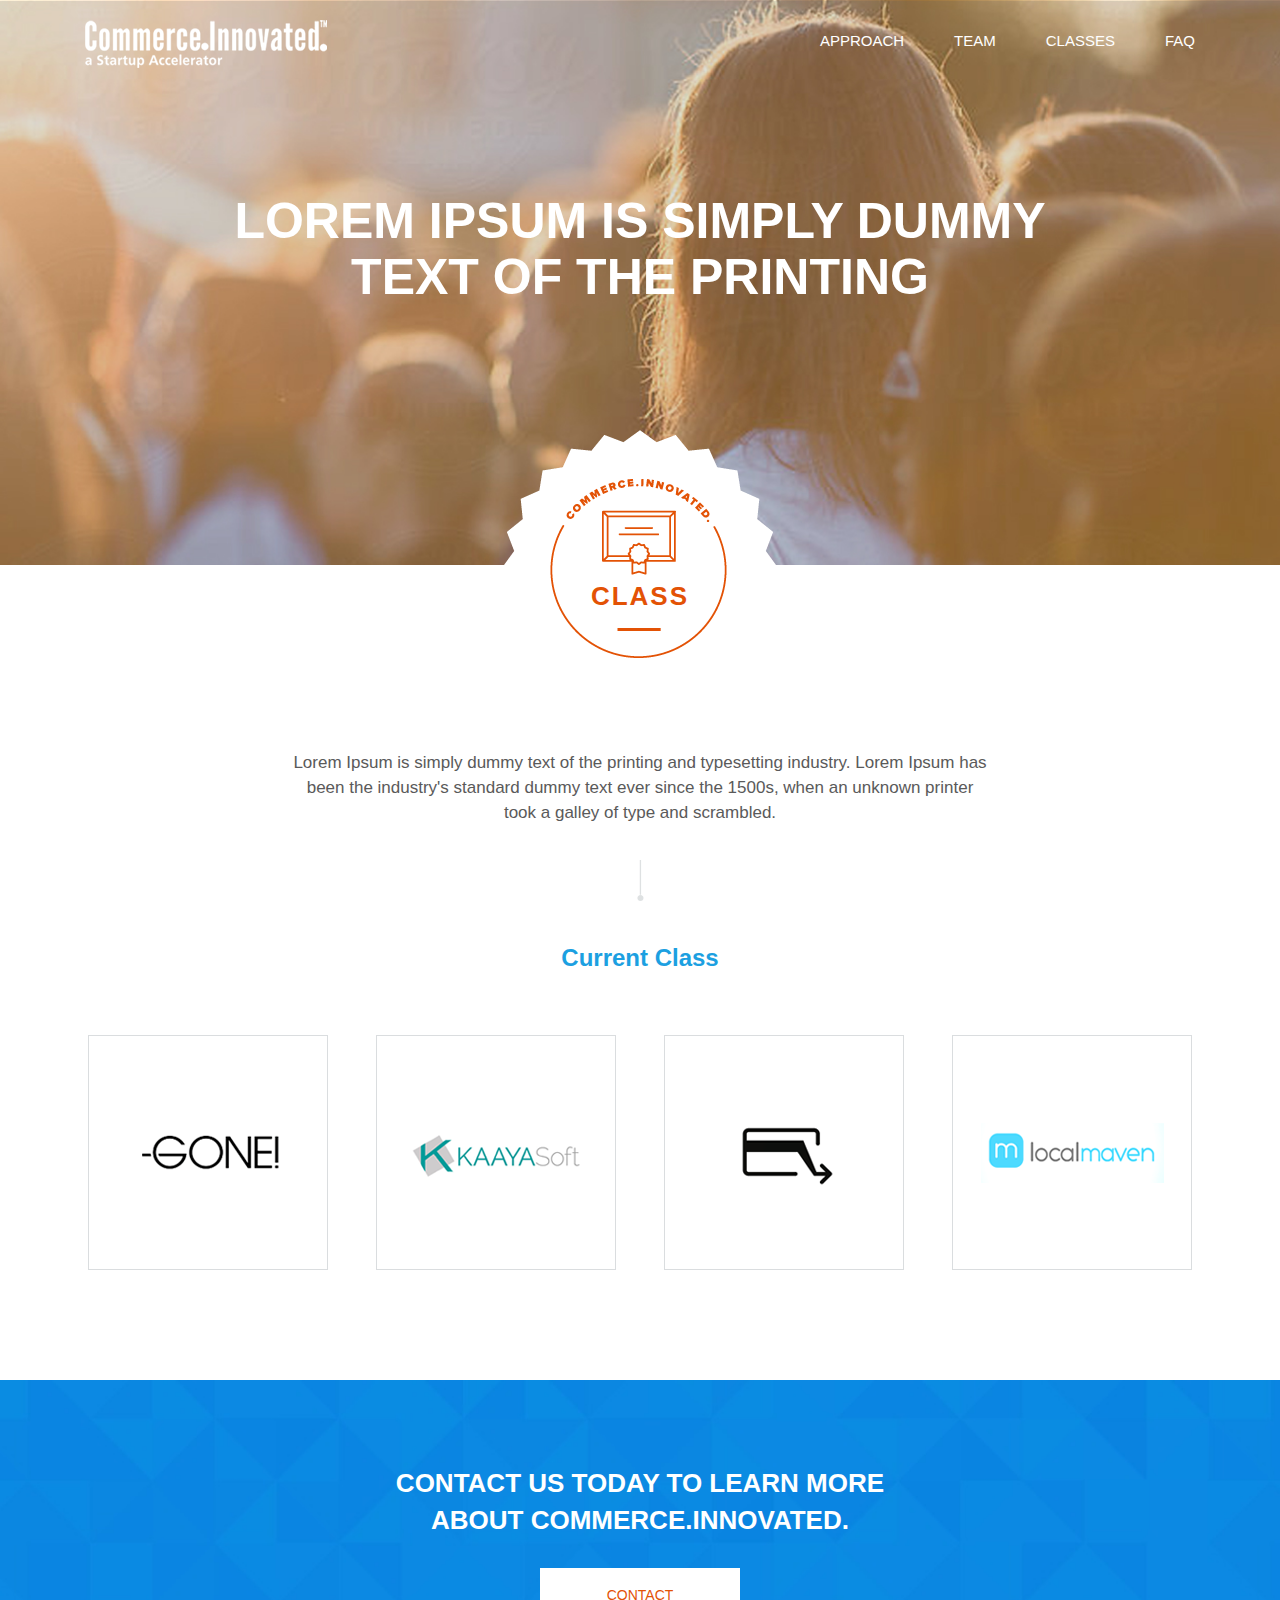
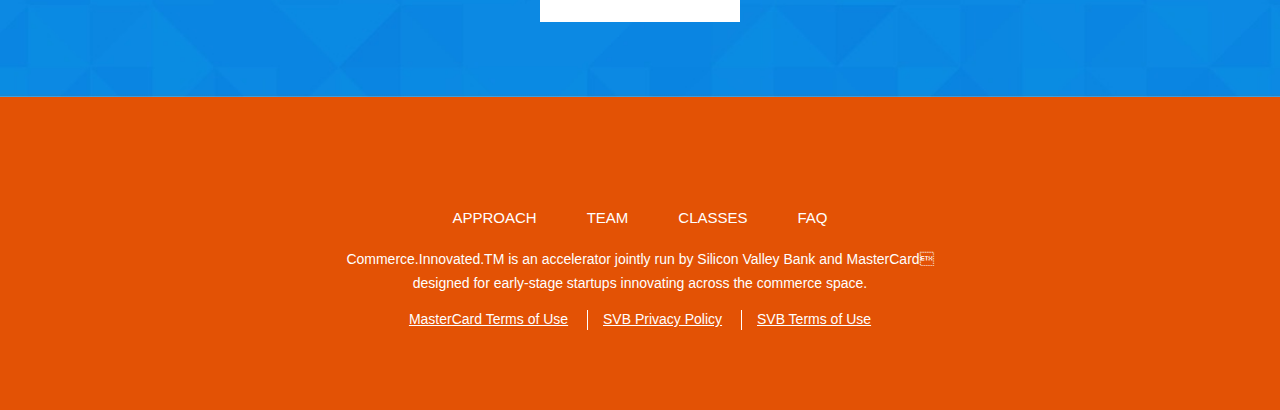
==== classes.html @ 676eebb8 "start new pages" ====
<!doctype html>
<html>
<head>
	<meta charset="utf-8">
	<title>Template</title>
	<meta name="viewport" content="width=device-width, initial-scale=1">
	<meta name="format-detection" content="telephone=no">
	<!-- theme color for android 5.0 -->
	<meta name="theme-color" content="#fff"> 
	<!-- <meta name="viewport" content="width=1200"> -->
	<!-- <meta name="viewport" content="initial-scale=1, user-scalable=no"> -->
	<link rel="stylesheet" media="all" href="css/screen.css" >
	<!--[if IE]><script src="js/html5shiv.js"></script><![endif]-->
</head>
<body>
	<!-- BEGIN  out-->
	<div class="out">
		<!-- BEGIN header -->
		<header class="header header_classes">
			<div class="header__wrap">
				<div class="container">
					<div class="header__top">
						<div class="logo">
							<a href="#"><img src="img/logo.png" alt=""></a>
						</div>
						<div class="menu">
							<ul>
								<li><a href="#">Approach</a></li>
								<li><a href="#">team</a></li>
								<li><a href="#">classes</a></li>
								<li><a href="#">faq</a></li>
							</ul>
						</div>
					</div>
					<div class="header__inner">
						<h1 class="h1">Lorem Ipsum is simply dummy text of the printing</h1>
					</div>
				</div>
			</div>
		</header>
		<!-- END header -->
		<!-- BEGIN main -->
		<main class="main">
			<section class="main__wrap class classes">
				<div class="container">
					<div class="main__logo">
						<span class="class__logo"><p>Class</p></span>
					</div>
					<div class="main__inner">
						<p>Lorem Ipsum is simply dummy text of the printing and typesetting industry. Lorem Ipsum has been the industry's standard dummy text ever since the 1500s, when an unknown printer took a galley of type and scrambled.</p>
						<div class="line line_s"></div>
						<h3 class="h3">Current Class</h3>
						<div class="class__inn">
							<ul>
								<li>
									<a href="#"><img src="img/class1.png" alt=""></a>
								</li>
								<li>
									<a href="#"><img src="img/class2.png" alt=""></a>
								</li>
								<li>
									<a href="#"><img src="img/class3.png" alt=""></a>
								</li>
								<li>
									<a href="#"><img src="img/class4.png" alt=""></a>
								</li>
							</ul>
						</div>
					</div>
				</div>
			</section>
		</main>
		<!-- END main -->
	</div>
	<!-- END out-->
	<!-- BEGIN footer -->
	<footer class="footer">
		<div class="footer__top">
			<div class="container">
				<h2 class="h2">contact us today to learn more about commerce.innovated.</h2>
				<a href="#" class="btn btn_white">Contact</a>
			</div>
		</div>
		<div class="footer__bottom">
			<div class="container">
				<div class="menu">
					<ul>
						<li><a href="#">Approach</a></li>
						<li><a href="#">team</a></li>
						<li><a href="#">classes</a></li>
						<li><a href="#">faq</a></li>
					</ul>
				</div>
				<span class="tm">Commerce.Innovated.TM is an accelerator jointly run by Silicon Valley Bank and MasterCard <br>designed for early-stage startups innovating across the commerce space.</span>
				<div class="footer__menu">
					<ul>
						<li><a href="#">MasterCard Terms of Use</a></li>
						<li><a href="#">SVB Privacy Policy</a></li>
						<li><a href="#">SVB Terms of Use</a></li>
					</ul>
				</div>
			</div>
		</div>
	</footer>
	<!-- END footer -->
<!-- load scripts -->
<script src="js/lib/head.js" data-headjs-load="js/init.js"></script>
</body>
</html>
---- css/screen.css ----
html, body, div, span, applet, object, iframe, h1, h2, h3, h4, h5, h6, p, blockquote, pre, a, abbr, acronym, address, big, cite, code, del, dfn, em, img, ins, kbd, q, s, samp, small, strike, strong, sub, sup, tt, var, b, u, i, center, dl, dt, dd, ol, ul, li, fieldset, form, label, legend, table, caption, tbody, tfoot, thead, tr, th, td, article, aside, canvas, details, embed, figure, figcaption, footer, header, hgroup, menu, nav, output, ruby, section, summary, time, mark, audio, video { margin: 0; padding: 0; border: 0; vertical-align: baseline; }

body, html { height: 100%; }

img, fieldset, a img { border: none; }

input[type="text"], input[type="email"], input[type="tel"], textarea { -webkit-appearance: none; }

input[type="submit"], button { cursor: pointer; }
input[type="submit"]::-moz-focus-inner, button::-moz-focus-inner { padding: 0; border: 0; }

textarea { overflow: auto; }

input, button { margin: 0; padding: 0; border: 0; }

div, input, textarea, select, button, h1, h2, h3, h4, h5, h6, a, span, a:focus { outline: none; }

ul, ol { list-style-type: none; }

@media only screen and (min-device-width: 320px) and (max-device-width: 480px) { * { -webkit-text-size-adjust: none; } }
table { border-spacing: 0; border-collapse: collapse; width: 100%; }

html { -moz-box-sizing: border-box; -webkit-box-sizing: border-box; box-sizing: border-box; }

* { -moz-box-sizing: border-box; -webkit-box-sizing: border-box; box-sizing: border-box; }
*:before, *:after { -moz-box-sizing: border-box; -webkit-box-sizing: border-box; box-sizing: border-box; }

@font-face { font-family: "ProximaNova Extrabold"; src: url("fonts/ProximaNova-Extrabold.eot"); src: url("fonts/ProximaNova-Extrabold.eot?#iefix") format("embedded-opentype"), url("fonts/ProximaNova-Extrabold.woff2") format("woff2"), url("fonts/ProximaNova-Extrabold.woff") format("woff"), url("fonts/ProximaNova-Extrabold.ttf") format("truetype"); font-weight: normal; font-style: normal; }
@font-face { font-family: "ProximaNova Bold"; src: url("fonts/ProximaNova-Bold.eot"); src: url("fonts/ProximaNova-Bold.eot?#iefix") format("embedded-opentype"), url("fonts/ProximaNova-Bold.woff2") format("woff2"), url("fonts/ProximaNova-Bold.woff") format("woff"), url("fonts/ProximaNova-Bold.ttf") format("truetype"); font-weight: normal; font-style: normal; }
@font-face { font-family: "ProximaNova Semibold"; src: url("fonts/ProximaNova-Semibold.eot"); src: url("fonts/ProximaNova-Semibold.eot?#iefix") format("embedded-opentype"), url("fonts/ProximaNova-Semibold.woff2") format("woff2"), url("fonts/ProximaNova-Semibold.woff") format("woff"), url("fonts/ProximaNova-Semibold.ttf") format("truetype"); font-weight: normal; font-style: normal; }
@font-face { font-family: "ProximaNova Regular"; src: url("fonts/ProximaNova-Regular.eot"); src: url("fonts/ProximaNova-Regular.eot?#iefix") format("embedded-opentype"), url("fonts/ProximaNova-Regular.woff2") format("woff2"), url("fonts/ProximaNova-Regular.woff") format("woff"), url("fonts/ProximaNova-Regular.ttf") format("truetype"); font-weight: normal; font-style: normal; }
body { font-family: Arial, sans-serif; font-size: 12px; line-height: 1.4; }

a { text-decoration: none; }

.container { width: 1110px; margin: 0 auto; *zoom: 1; }
.container:after { content: " "; display: table; clear: both; }

.btn { display: block; width: 200px; height: 54px; padding: 20px 0; text-align: center; text-transform: uppercase; color: #FFF; font-size: 14px; line-height: 1; font-family: "ProximaNova Extrabold", Arial, sans-serif; }
.btn.btn_orange { background: #E35205; }
.btn.btn_orange > span.img-video { vertical-align: middle; margin: -6px 0 -3px 15px; background: url("../img/svg/video.svg") no-repeat 0 0; -moz-background-size: 26px 25px; -o-background-size: 26px 25px; -webkit-background-size: 26px 25px; background-size: 26px 25px; width: 26px; height: 25px; display: inline-block; }
.btn.btn_orange:hover { background: #F36D25; }
.btn.btn_white { background: #FFF; color: #E35205; }
.btn.btn_white:hover { background: #F36D25; color: #FFF; }
.btn.btn_gray { background: #5b6770; }
.btn.btn_gray:hover { background: #6F7E89; }

.h1 { margin-bottom: 50px; text-transform: uppercase; color: #FFF; font-size: 50px; line-height: 1.12; font-family: "ProximaNova Bold", Arial, sans-serif; }

.h2 { color: #FFF; font-size: 26px; font-weight: 700; text-transform: uppercase; }

.h3 { width: 510px; margin: 0 auto 20px; color: #1ca0e1; font-size: 24px; font-weight: 600; line-height: 35px; font-family: "ProximaNova Semibold", Arial, sans-serif; }

.menu ul { *zoom: 1; }
.menu ul:after { content: " "; display: table; clear: both; }
.menu ul li { float: left; margin-left: 50px; }
.menu ul li:first-child { margin-left: 0; }
.menu ul li a { display: block; margin-bottom: 4px; text-transform: uppercase; color: #FFF; font-size: 15px; font-family: "ProximaNova Extrabold", Arial, sans-serif; }

.line { margin-bottom: 35px; background: url("../img/svg/line.svg") no-repeat 0 0; -moz-background-size: 11px 68px; -o-background-size: 11px 68px; -webkit-background-size: 11px 68px; background-size: 11px 68px; width: 11px; height: 68px; display: inline-block; }
.line.line_s { height: 41px; -webkit-background-size: 11px 41px; -o-background-size: 11px 41px; background-size: 11px 41px; }

.l { *zoom: 1; }
.l:after { content: " "; display: table; clear: both; }
.l .l-col1 { float: left; width: 20%; }
.l .l-col2 { float: right; width: 70%; }

.main .main__wrap { padding: 80px 0; }
.main .main__wrap.team { background: url("../img/bg-team.jpg"); background-repeat: no-repeat; background-size: cover; background-position: 50% 50%; }
.main .main__logo { text-align: center; }
.main .main__logo span { position: relative; margin-bottom: 40px; }
.main .main__logo span p { position: absolute; bottom: 40px; left: 0; right: 0; color: #e35205; font-size: 26px; font-weight: 700; text-transform: uppercase; letter-spacing: 2px; font-family: "ProximaNova Bold", Arial, sans-serif; }
.main .main__inner { text-align: center; }
.main .main__inner > p { width: 700px; padding-bottom: 35px; margin: 0 auto; color: #5a5a5a; font-size: 17px; font-weight: 400; line-height: 25px; font-family: "ProximaNova Regular", Arial, sans-serif; }
.main .main__inner > .btn { margin: 0 auto 35px; }

.approach .approach__logo { background: url("../img/svg/approach.svg") no-repeat 0 0; -moz-background-size: 176px 179px; -o-background-size: 176px 179px; -webkit-background-size: 176px 179px; background-size: 176px 179px; width: 176px; height: 179px; display: inline-block; }
.approach .approach__inn ul { margin-bottom: 35px; text-align: justify; line-height: 0; font-size: 0; text-justify: newspaper; zoom: 1; text-align-last: justify; }
.approach .approach__inn ul:after { content: ""; display: inline-block; width: 100%; height: 0px; visibility: hidden; overflow: hidden; }
.approach .approach__inn ul li.approach__text { width: 250px; text-align: center; }
.approach .approach__inn ul li.approach__text i { margin: 0 auto 35px; }
.approach .approach__inn ul li.approach__text i.understand { background: url("../img/svg/understand.svg") no-repeat 0 0; -moz-background-size: 83px 81px; -o-background-size: 83px 81px; -webkit-background-size: 83px 81px; background-size: 83px 81px; width: 83px; height: 81px; display: inline-block; display: block; }
.approach .approach__inn ul li.approach__text i.customize { background: url("../img/svg/customize.svg") no-repeat 0 0; -moz-background-size: 82px 80px; -o-background-size: 82px 80px; -webkit-background-size: 82px 80px; background-size: 82px 80px; width: 82px; height: 80px; display: inline-block; display: block; }
.approach .approach__inn ul li.approach__text i.connect { background: url("../img/svg/connect.svg") no-repeat 0 0; -moz-background-size: 84px 81px; -o-background-size: 84px 81px; -webkit-background-size: 84px 81px; background-size: 84px 81px; width: 84px; height: 81px; display: inline-block; display: block; }
.approach .approach__text { display: inline-block; vertical-align: top; font-size: 17px; overflow: hidden; }
.approach .approach__text span { display: block; margin: 0 0 10px; color: #e35205; font-weight: 700; font-family: "ProximaNova Bold", Arial, sans-serif; }
.approach .approach__text p { color: #5a5a5a; font-weight: 400; line-height: 25px; font-family: "ProximaNova Regular", Arial, sans-serif; }
.approach div.approach__text { display: block; }
.approach div.approach__text span { margin-top: -4px; }
.approach .approach__inner { margin: 35px 0 0 -100px; font-size: 0; }
.approach .approach__item { display: inline-block; vertical-align: top; width: 505px; margin: 0 0 60px 100px; text-align: left; *zoom: 1; }
.approach .approach__item:after { content: " "; display: table; clear: both; }
.approach .approach__img { float: left; width: 90px; margin-right: 30px; }
.approach .approach__img i.item1 { background: url("../img/svg/item1.svg") no-repeat 0 0; -moz-background-size: 91px 91px; -o-background-size: 91px 91px; -webkit-background-size: 91px 91px; background-size: 91px 91px; width: 91px; height: 91px; display: inline-block; }
.approach .approach__img i.item2 { background: url("../img/svg/item2.svg") no-repeat 0 0; -moz-background-size: 110px 85px; -o-background-size: 110px 85px; -webkit-background-size: 110px 85px; background-size: 110px 85px; width: 110px; height: 85px; display: inline-block; }
.approach .approach__img i.item3 { background: url("../img/svg/item3.svg") no-repeat 0 0; -moz-background-size: 61px 99px; -o-background-size: 61px 99px; -webkit-background-size: 61px 99px; background-size: 61px 99px; width: 61px; height: 99px; display: inline-block; }
.approach .approach__img i.item4 { background: url("../img/svg/item4.svg") no-repeat 0 0; -moz-background-size: 81px 93px; -o-background-size: 81px 93px; -webkit-background-size: 81px 93px; background-size: 81px 93px; width: 81px; height: 93px; display: inline-block; }

.team span.team__logo { background: url("../img/svg/team.svg") no-repeat 0 0; -moz-background-size: 276px 275px; -o-background-size: 276px 275px; -webkit-background-size: 276px 275px; background-size: 276px 275px; width: 276px; height: 275px; display: inline-block; }
.team span.team__logo p { bottom: 90px; }
.team .main__inner > .btn { margin: 0 auto; }
.team .team__slider { margin: 0 -24px; padding: 90px 0; }

.slider { position: relative; font-size: 0; }
.slider .slick-list { overflow: hidden; }
.slider .slick-prev, .slider .slick-next { position: absolute; top: 45%; font-size: 0; }
.slider .slick-prev { left: -24px; background: url("../img/svg/prev.svg") no-repeat 0 0; -moz-background-size: 31px 31px; -o-background-size: 31px 31px; -webkit-background-size: 31px 31px; background-size: 31px 31px; width: 31px; height: 31px; display: inline-block; }
.slider .slick-next { right: -24px; background: url("../img/svg/next.svg") no-repeat 0 0; -moz-background-size: 31px 31px; -o-background-size: 31px 31px; -webkit-background-size: 31px 31px; background-size: 31px 31px; width: 31px; height: 31px; display: inline-block; }

.slide { display: inline-block; vertical-align: top; width: 242px; height: 350px; margin: 0 24px; background: #FFF; }
.slide .slide__hover { display: none; }
.slide .slide__text { padding: 25px; color: #5a5a5a; font-size: 14px; text-align: center; }
.slide .slide__text span { display: block; padding-bottom: 5px; font-weight: 700; text-transform: uppercase; font-family: "ProximaNova Bold", Arial, sans-serif; }
.slide .slide__text p { font-weight: 400; font-family: "ProximaNova Regular", Arial, sans-serif; }

.class .class__logo { background: url("../img/svg/class.svg") no-repeat 0 0; -moz-background-size: 177px 179px; -o-background-size: 177px 179px; -webkit-background-size: 177px 179px; background-size: 177px 179px; width: 177px; height: 179px; display: inline-block; }
.class .class__inn { padding: 40px 0 30px; }
.class .class__inn ul { margin-left: -48px; font-size: 0; }
.class .class__inn ul li { display: inline-block; vertical-align: top; }
.class .class__inn ul li a { display: block; width: 240px; height: 235px; margin-left: 48px; border: 1px solid #dadddf; text-align: center; text-align: center; font-size: 0; }
.class .class__inn ul li a:before { content: ""; display: inline-block; vertical-align: middle; width: 0; height: 100%; }
.class .class__inn ul li a img { display: inline-block; vertical-align: middle; }
.class .class__inn + .btn { margin: 60px auto; }

.header .header__wrap { background: url("../img/bg-h.jpg"); background-repeat: no-repeat; background-size: cover; background-position: 50% 50%; }
.header .header__top { padding-top: 20px; *zoom: 1; }
.header .header__top:after { content: " "; display: table; clear: both; }
.header .header__top .menu { float: right; margin-top: 10px; }
.header .header__top .menu ul li a:hover, .header .header__top .menu ul li a.is-active { margin-bottom: 0; padding-bottom: 17px; border-bottom: 4px solid #ededed; }
.header .header__inner { padding: 90px 0; }
.header .header__inner p { padding-bottom: 15px; color: #FFF; font-size: 26px; font-family: "ProximaNova Semibold", Arial, sans-serif; }
.header .header__bottom { padding: 45px 0; background: url("../img/bg-b-h.jpg"); text-transform: uppercase; background-repeat: no-repeat; background-size: cover; background-position: 50% 50%; }
.header .header__bottom .h2 { float: left; padding: 9px 0; }
.header .header__bottom a.btn { float: right; }
.header.header_faq .header__wrap { background: url("../img/faq-bg.jpg"); background-repeat: no-repeat; background-size: cover; background-position: 50% 50%; }
.header.header_faq .header__top { padding: 40px 0; }
.header.header_classes .header__wrap { background: url("../img/bg-classes.jpg"); background-repeat: no-repeat; background-size: cover; background-position: 50% 50%; }
.header.header_classes .header__inner { padding: 120px 0 260px; }
.header.header_classes .header__inner .h1 { max-width: 830px; margin: 0 auto; text-align: center; }

.logo { float: left; }

.cards { margin-bottom: 30px; *zoom: 1; }
.cards:after { content: " "; display: table; clear: both; }
.cards a { float: left; display: block; margin-right: 30px; }

.footer { text-align: center; }
.footer .footer__top { padding: 75px 0; background: url("../img/bg-f-t.jpg"); background-repeat: no-repeat; background-size: cover; background-position: 50% 50%; }
.footer .footer__top .h2 { width: 560px; margin: 10px auto 30px; }
.footer .footer__top .btn { margin: 0 auto; }
.footer .footer__bottom { padding: 110px 0 80px; background: #E35205; font-size: 14px; font-weight: 400; color: #FFF; font-family: "ProximaNova Regular", Arial, sans-serif; }
.footer .footer__bottom .menu { text-align: center; }
.footer .footer__bottom .menu ul { display: inline-block; vertical-align: top; }
.footer .footer__bottom .menu ul li a:hover { text-decoration: underline; }
.footer .footer__bottom .tm { display: block; margin: 0 auto; padding: 15px 0; line-height: 24px; }
.footer .footer__menu ul li { display: inline-block; vertical-align: top; padding: 0 15px; border-left: 1px solid #FFF; }
.footer .footer__menu ul li:first-child { border: none; }
.footer .footer__menu ul li a { color: #FFF; line-height: 1; text-decoration: underline; }
.footer .footer__menu ul li a:hover { text-decoration: none; }

.main__wrap.faq { padding: 0 0 100px; }

.faq .h3 { padding: 50px 0 30px; }
.faq .faq__menu { text-align: center; *zoom: 1; }
.faq .faq__menu:after { content: " "; display: table; clear: both; }
.faq .faq__menu li { display: inline-block; vertical-align: top; padding: 0 30px; border-left: 1px solid #5b6770; }
.faq .faq__menu li:first-child { border: none; }
.faq .faq__menu li a { display: block; text-transform: uppercase; color: #5B6770; font-size: 14px; }
.faq .faq__menu li a:hover, .faq .faq__menu li a.is-active { color: #1CA0E1; }
.faq .faq__main { margin: 40px 0; border: 1px solid #dbdee0; text-align: left; }
.faq .faq__item { border-top: 1px solid #DBDEE0; }
.faq .faq__item:first-child { border: none; }
.faq .faq__item.is-active .faq__title { background: #FAFAFB; }
.faq .faq__item.is-active .faq__title a { font-weight: 700; color: #E35205; font-family: "ProximaNova Bold", Arial, sans-serif; }
.faq .faq__item.is-active .faq__title i:before { display: none; }
.faq .faq__item.is-active .faq__title i:after { display: inline-block; }
.faq .faq__title { padding: 20px 20px 20px 30px; *zoom: 1; }
.faq .faq__title:after { content: " "; display: table; clear: both; }
.faq .faq__title a { float: left; font-size: 17px; font-weight: 400; color: #5A5A5A; font-family: "ProximaNova Regular", Arial, sans-serif; }
.faq .faq__title i { float: right; }
.faq .faq__title i:before { content: ""; vertical-align: bottom; background: url("../img/svg/arr.svg") no-repeat 0 0; -moz-background-size: 8px 14px; -o-background-size: 8px 14px; -webkit-background-size: 8px 14px; background-size: 8px 14px; width: 8px; height: 14px; display: inline-block; }
.faq .faq__title i:after { content: ""; background: url("../img/svg/arr_b.svg") no-repeat 0 0; -moz-background-size: 14px 9px; -o-background-size: 14px 9px; -webkit-background-size: 14px 9px; background-size: 14px 9px; width: 14px; height: 9px; display: inline-block; display: none; vertical-align: bottom; }
.faq .faq__content { display: none; padding: 20px 20px 20px 30px; border-top: 1px solid #DBDEE0; color: #5a5a5a; font-size: 15px; }
.faq .faq__content span { display: block; padding: 10px 0; font-weight: 700; }
.faq .faq__content span:first-child { padding-top: 0; }
.faq .faq__content p { font-weight: 400; }

.classes .main__logo { margin-top: -215px; }
.classes .main__logo .class__logo { background: url("../img/svg/class2.svg") no-repeat 0 0; -moz-background-size: 276px 275px; -o-background-size: 276px 275px; -webkit-background-size: 276px 275px; background-size: 276px 275px; width: 276px; height: 275px; display: inline-block; }
.classes .main__logo .class__logo p { bottom: 90px; }
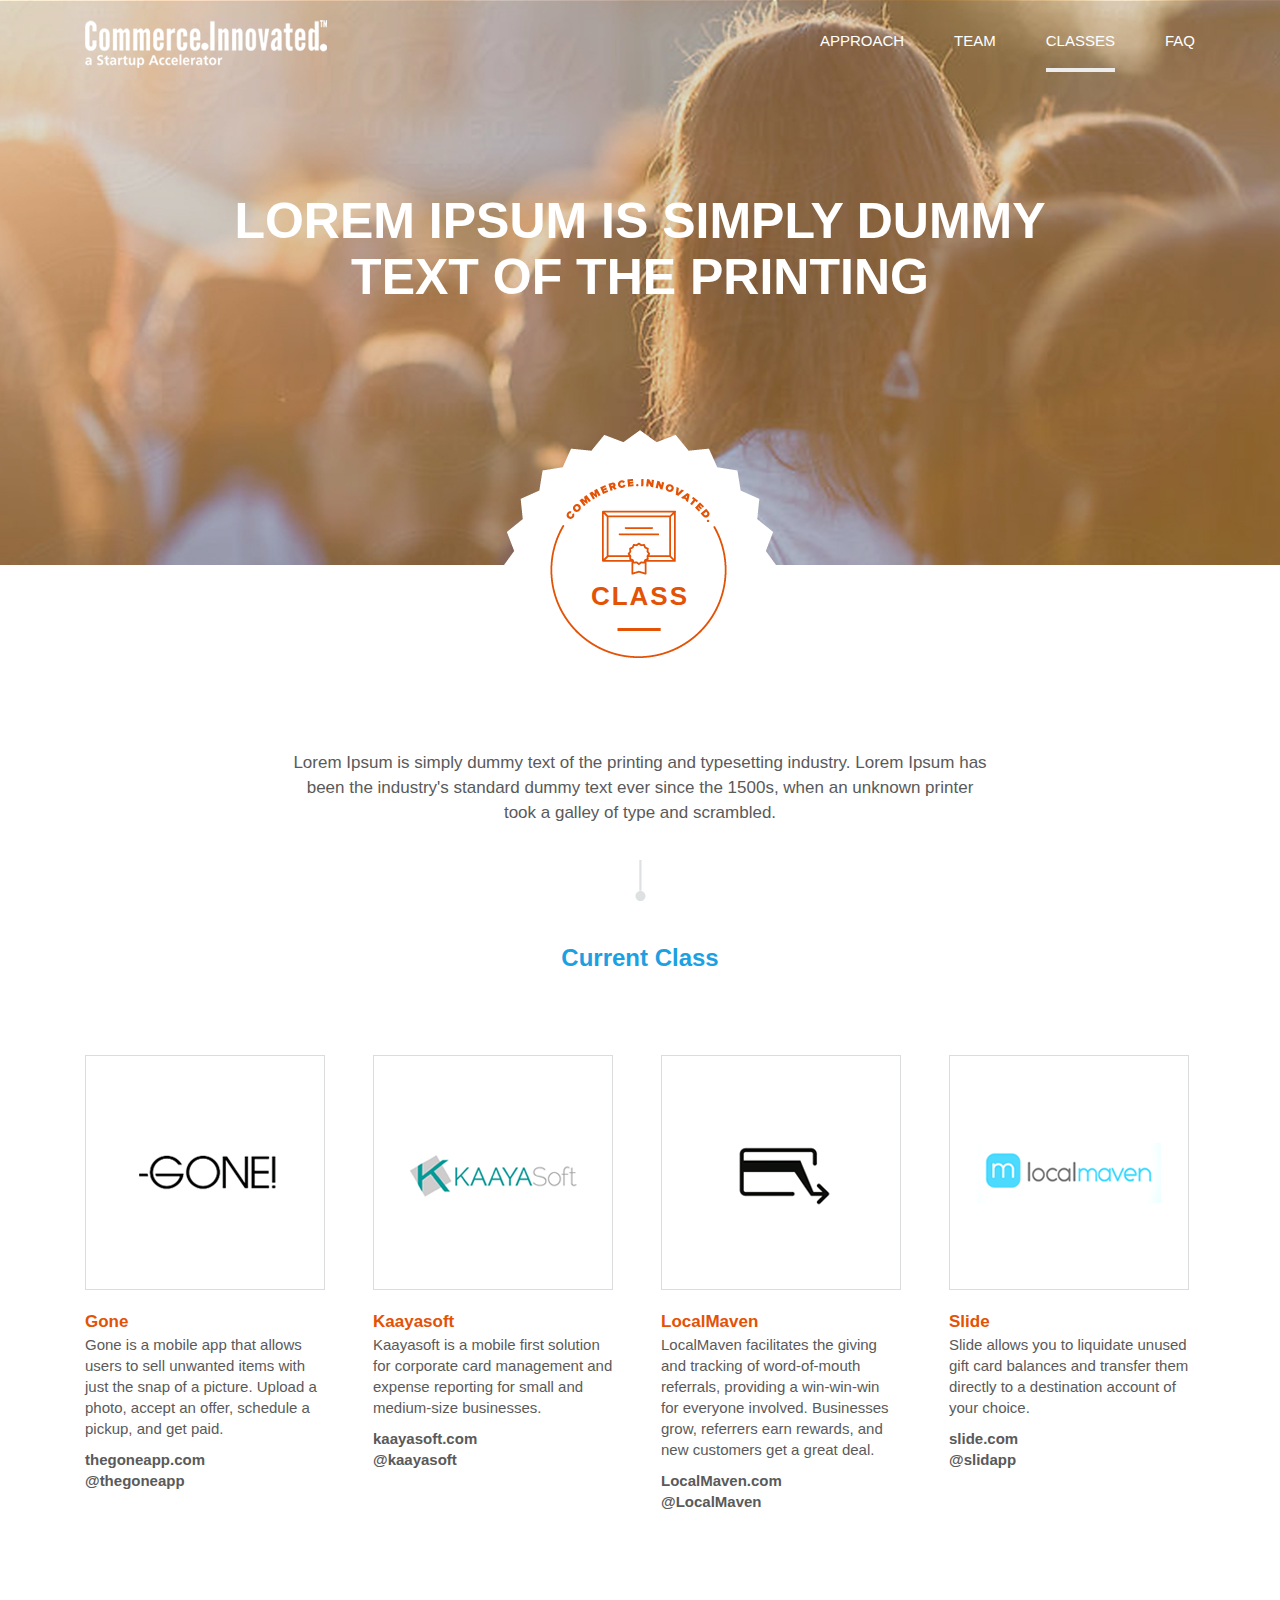
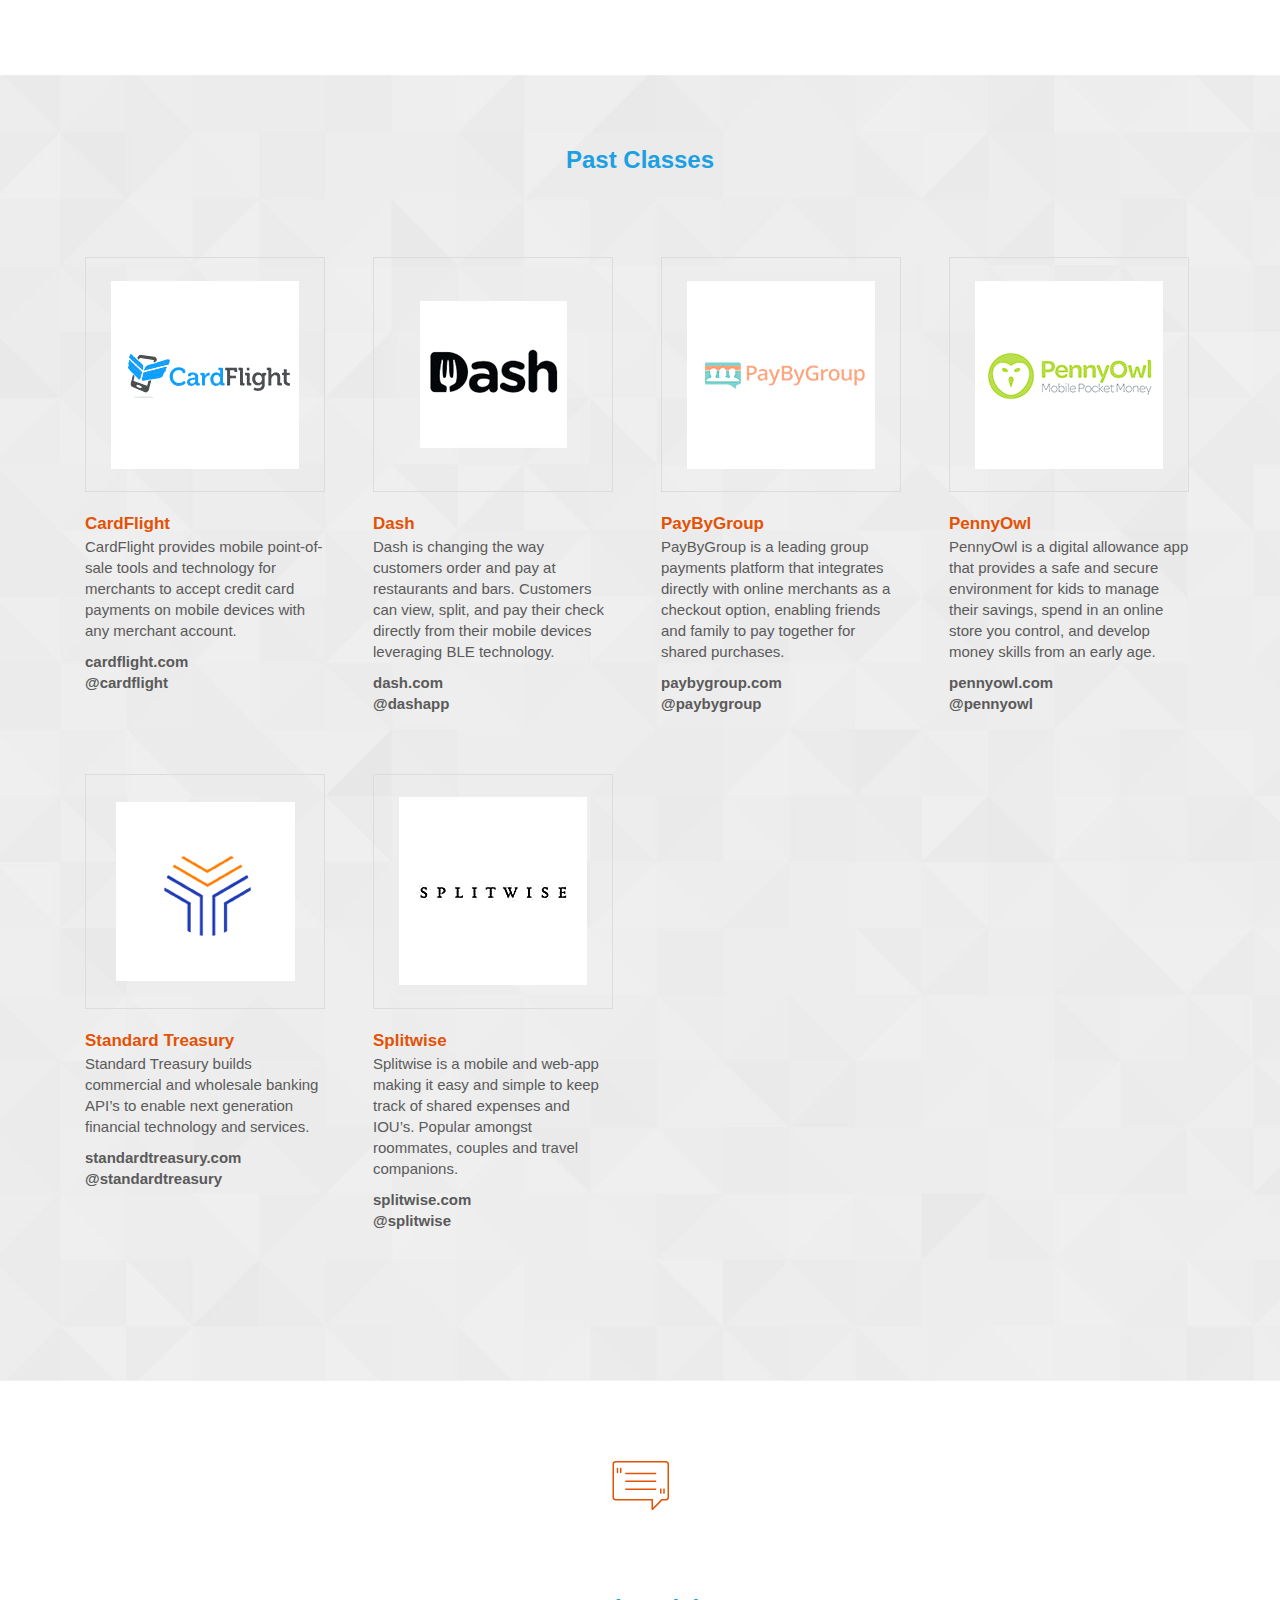
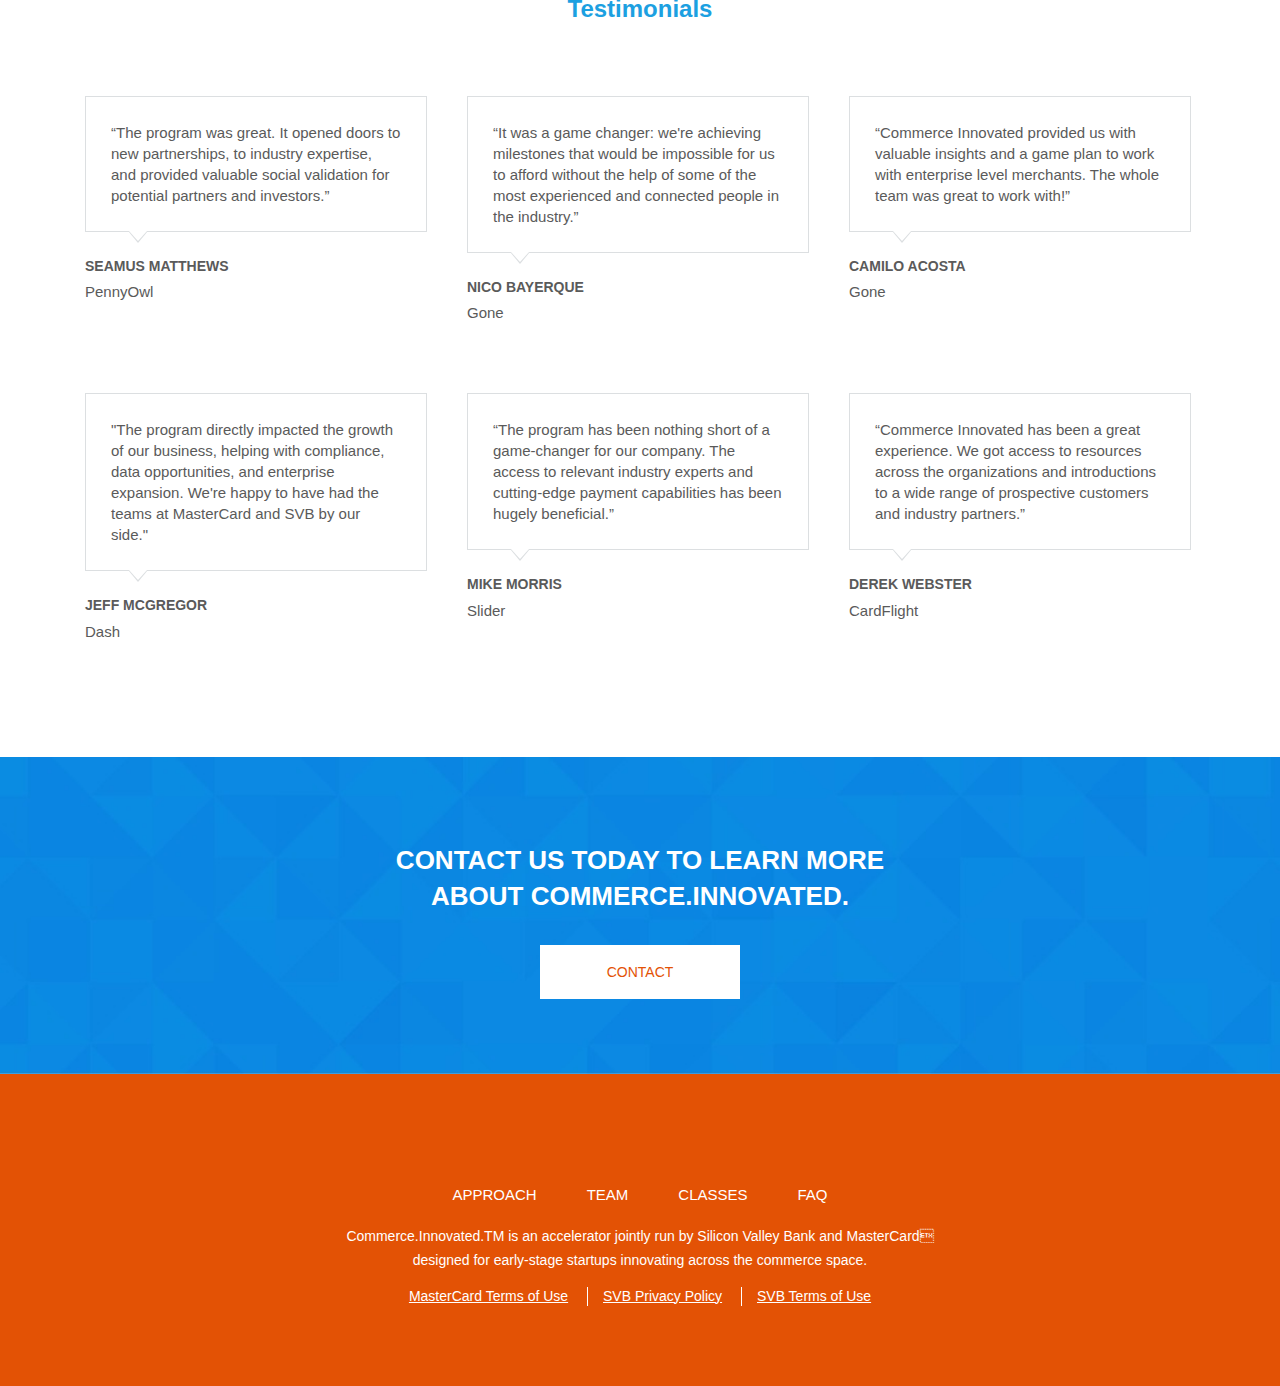
==== commit f9568e4b: "new pages done" ====
--- a/classes.html
+++ b/classes.html
@@ -27,7 +27,7 @@
 							<ul>
 								<li><a href="#">Approach</a></li>
 								<li><a href="#">team</a></li>
-								<li><a href="#">classes</a></li>
+								<li><a href="#" class="is-active">classes</a></li>
 								<li><a href="#">faq</a></li>
 							</ul>
 						</div>
@@ -54,15 +54,160 @@
 							<ul>
 								<li>
 									<a href="#"><img src="img/class1.png" alt=""></a>
+									<div class="class__text">
+										<span>Gone</span>
+										<p>Gone is a mobile app that allows users to sell unwanted items with just the snap of a picture. Upload a photo, accept an offer, schedule a pickup, and get paid.</p>
+										<a href="#">thegoneapp.com</a>
+										<a href="#">@thegoneapp</a>
+									</div>
 								</li>
 								<li>
 									<a href="#"><img src="img/class2.png" alt=""></a>
+									<div class="class__text">
+										<span>Kaayasoft</span>
+										<p>Kaayasoft is a mobile first solution for corporate card management and expense reporting for small and medium-size businesses.</p>
+										<a href="#">kaayasoft.com</a>
+										<a href="#">@kaayasoft</a>
+									</div>
 								</li>
 								<li>
 									<a href="#"><img src="img/class3.png" alt=""></a>
+									<div class="class__text">
+										<span>LocalMaven</span>
+										<p>LocalMaven facilitates the giving and tracking of word-of-mouth referrals, providing a win-win-win for everyone involved. Businesses grow, referrers earn rewards, and new customers get a great deal. </p>
+										<a href="#">LocalMaven.com</a>
+										<a href="#">@LocalMaven</a>
+									</div>
 								</li>
 								<li>
 									<a href="#"><img src="img/class4.png" alt=""></a>
+									<div class="class__text">
+										<span>Slide</span>
+										<p>Slide allows you to liquidate unused gift card balances and transfer them directly to a destination account of your choice.</p>
+										<a href="#">slide.com</a>
+										<a href="#">@slidapp</a>
+									</div>
+								</li>
+							</ul>
+						</div>
+					</div>
+				</div>
+			</section>
+			<section class="main__wrap class past-classes">
+				<div class="container">
+					<div class="main__inner">
+						<h3 class="h3">Past Classes</h3>
+						<div class="class__inn">
+							<ul>
+								<li>
+									<a href="#"><img src="img/class5.png" alt=""></a>
+									<div class="class__text">
+										<span>CardFlight</span>
+										<p>CardFlight provides mobile point-of-sale tools and technology for merchants to accept credit card payments on mobile devices with any merchant account.</p>
+										<a href="#">cardflight.com</a>
+										<a href="#">@cardflight</a>
+									</div>
+								</li>
+								<li>
+									<a href="#"><img src="img/class6.png" alt=""></a>
+									<div class="class__text">
+										<span>Dash</span>
+										<p>Dash is changing the way customers order and pay at restaurants and bars. Customers can view, split, and pay their check directly from their mobile devices leveraging BLE technology.</p>
+										<a href="#">dash.com</a>
+										<a href="#">@dashapp</a>
+									</div>
+								</li>
+								<li>
+									<a href="#"><img src="img/class7.png" alt=""></a>
+									<div class="class__text">
+										<span>PayByGroup</span>
+										<p>PayByGroup is a leading group payments platform that integrates directly with online merchants as a checkout option, enabling friends and family to pay together for shared purchases. </p>
+										<a href="#">paybygroup.com</a>
+										<a href="#">@paybygroup</a>
+									</div>
+								</li>
+								<li>
+									<a href="#"><img src="img/class8.png" alt=""></a>
+									<div class="class__text">
+										<span>PennyOwl</span>
+										<p>PennyOwl is a digital allowance app that provides a safe and secure environment for kids to manage their savings, spend in an online store you control, and develop money skills from an early age.</p>
+										<a href="#">pennyowl.com</a>
+										<a href="#">@pennyowl</a>
+									</div>
+								</li>
+								<li>
+									<a href="#"><img src="img/class9.png" alt=""></a>
+									<div class="class__text">
+										<span>Standard Treasury</span>
+										<p>Standard Treasury builds commercial and wholesale banking API’s to enable next generation financial technology and services.</p>
+										<a href="#">standardtreasury.com</a>
+										<a href="#">@standardtreasury</a>
+									</div>
+								</li>
+								<li>
+									<a href="#"><img src="img/class10.png" alt=""></a>
+									<div class="class__text">
+										<span>Splitwise</span>
+										<p>Splitwise is a mobile and web-app making it easy and simple to keep track of shared expenses and IOU’s. Popular amongst roommates, couples and travel companions.</p>
+										<a href="#">splitwise.com</a>
+										<a href="#">@splitwise</a>
+									</div>
+								</li>
+							</ul>
+						</div>
+					</div>
+				</div>
+			</section>
+			<section class="main__wrap testimonials">
+				<div class="container">
+					<div class="main__logo">
+						<span class="testimonials__logo"></span>
+					</div>
+					<div class="main__inner">
+						<h3 class="h3">Testimonials</h3>
+						<div class="testimonials__inn">
+							<ul>
+								<li>
+									<div class="testimonials__item">
+										<p>“The program was great. It opened doors to new partnerships, to industry expertise, and provided valuable social validation for potential partners and investors.” </p>
+									</div>
+									<span>Seamus Matthews</span>
+									<p>PennyOwl</p>
+								</li>
+								<li>
+									<div class="testimonials__item">
+										<p>“It was a game changer: we're achieving milestones that would be impossible for us to afford without the help of some of the most experienced and connected people in the industry.”</p>
+									</div>
+									<span>Nico Bayerque</span>
+									<p>Gone</p>
+								</li>
+								<li>
+									<div class="testimonials__item">
+										<p>“Commerce Innovated provided us with valuable insights and a game plan to work with enterprise level merchants. The whole team was great to work with!”</p>
+									</div>
+									<span>Camilo Acosta</span>
+									<p>Gone</p>
+								</li>
+								<li>
+									<div class="testimonials__item">
+										<p>"The program directly impacted the growth of our business, helping with compliance, data opportunities, and enterprise expansion. We're happy to have had the teams at MasterCard and SVB by our side." </p>
+									</div>
+									<span>Jeff McGregor</span>
+									<p>Dash</p>
+								</li>
+								<li>
+									<div class="testimonials__item">
+										<p>“The program has been nothing short of a game-changer for our company. The access to relevant industry experts and cutting-edge payment capabilities has been hugely beneficial.” </p>
+									</div>
+									<span>Mike Morris</span>
+									<p>Slider</p>
+								</li>
+								<li>
+									<div class="testimonials__item">
+										<p>“Commerce Innovated has been a great experience. We got access to resources across the organizations and introductions to a wide range of prospective customers and industry partners.” </p>
+									</div>
+									<span>Derek Webster</span>
+									<p>CardFlight</p>
 								</li>
 							</ul>
 						</div>
--- a/css/screen.css
+++ b/css/screen.css
@@ -58,7 +58,9 @@
 .menu ul li a { display: block; margin-bottom: 4px; text-transform: uppercase; color: #FFF; font-size: 15px; font-family: "ProximaNova Extrabold", Arial, sans-serif; }
 
 .line { margin-bottom: 35px; background: url("../img/svg/line.svg") no-repeat 0 0; -moz-background-size: 11px 68px; -o-background-size: 11px 68px; -webkit-background-size: 11px 68px; background-size: 11px 68px; width: 11px; height: 68px; display: inline-block; }
-.line.line_s { height: 41px; -webkit-background-size: 11px 41px; -o-background-size: 11px 41px; background-size: 11px 41px; }
+.line.line_s { background: url("../img/svg/line-s.svg") no-repeat 0 0; -moz-background-size: 11px 41px; -o-background-size: 11px 41px; -webkit-background-size: 11px 41px; background-size: 11px 41px; width: 11px; height: 41px; display: inline-block; }
+.line.line_m { background: url("../img/svg/line-m.svg") no-repeat 0 0; -moz-background-size: 11px 121px; -o-background-size: 11px 121px; -webkit-background-size: 11px 121px; background-size: 11px 121px; width: 11px; height: 121px; display: inline-block; }
+.line.line_l { background: url("../img/svg/line-l.svg") no-repeat 0 0; -moz-background-size: 11px 576px; -o-background-size: 11px 576px; -webkit-background-size: 11px 576px; background-size: 11px 576px; width: 11px; height: 576px; display: inline-block; }
 
 .l { *zoom: 1; }
 .l:after { content: " "; display: table; clear: both; }
@@ -66,7 +68,10 @@
 .l .l-col2 { float: right; width: 70%; }
 
 .main .main__wrap { padding: 80px 0; }
-.main .main__wrap.team { background: url("../img/bg-team.jpg"); background-repeat: no-repeat; background-size: cover; background-position: 50% 50%; }
+.main .main__wrap:nth-child(n+1) { background: #FFF; background-repeat: no-repeat; background-size: cover; background-position: 50% 50%; }
+.main .main__wrap:nth-child(2n) { background: url("../img/bg-2n.jpg"); background-repeat: no-repeat; background-size: cover; background-position: 50% 50%; }
+.main .main__wrap.mentors { padding: 0 0 170px 0; background: #F9F9F9; }
+.main .main__wrap.sponsors { position: relative; background: url("../img/bg-sponsors.jpg"); background-repeat: no-repeat; background-size: cover; background-position: 50% 50%; }
 .main .main__logo { text-align: center; }
 .main .main__logo span { position: relative; margin-bottom: 40px; }
 .main .main__logo span p { position: absolute; bottom: 40px; left: 0; right: 0; color: #e35205; font-size: 26px; font-weight: 700; text-transform: uppercase; letter-spacing: 2px; font-family: "ProximaNova Bold", Arial, sans-serif; }
@@ -107,20 +112,100 @@
 .slider .slick-prev { left: -24px; background: url("../img/svg/prev.svg") no-repeat 0 0; -moz-background-size: 31px 31px; -o-background-size: 31px 31px; -webkit-background-size: 31px 31px; background-size: 31px 31px; width: 31px; height: 31px; display: inline-block; }
 .slider .slick-next { right: -24px; background: url("../img/svg/next.svg") no-repeat 0 0; -moz-background-size: 31px 31px; -o-background-size: 31px 31px; -webkit-background-size: 31px 31px; background-size: 31px 31px; width: 31px; height: 31px; display: inline-block; }
 
+.slide-wrap:hover .slide__hover { display: block; }
+
 .slide { display: inline-block; vertical-align: top; width: 242px; height: 350px; margin: 0 24px; background: #FFF; }
-.slide .slide__hover { display: none; }
+.slide .slide__img { position: relative; }
+.slide .slide__hover { display: none; position: absolute; top: 0; left: 0; right: 0; text-align: center; }
+.slide .slide__hover img { opacity: 0.84; }
+.slide .slide__hover p { position: absolute; top: 50%; left: 0; right: 0; text-transform: uppercase; font-size: 12px; color: #FFF; font-weight: 800; font-family: "ProximaNova Extrabold", Arial, sans-serif; }
 .slide .slide__text { padding: 25px; color: #5a5a5a; font-size: 14px; text-align: center; }
 .slide .slide__text span { display: block; padding-bottom: 5px; font-weight: 700; text-transform: uppercase; font-family: "ProximaNova Bold", Arial, sans-serif; }
 .slide .slide__text p { font-weight: 400; font-family: "ProximaNova Regular", Arial, sans-serif; }
 
 .class .class__logo { background: url("../img/svg/class.svg") no-repeat 0 0; -moz-background-size: 177px 179px; -o-background-size: 177px 179px; -webkit-background-size: 177px 179px; background-size: 177px 179px; width: 177px; height: 179px; display: inline-block; }
 .class .class__inn { padding: 40px 0 30px; }
-.class .class__inn ul { margin-left: -48px; font-size: 0; }
-.class .class__inn ul li { display: inline-block; vertical-align: top; }
-.class .class__inn ul li a { display: block; width: 240px; height: 235px; margin-left: 48px; border: 1px solid #dadddf; text-align: center; text-align: center; font-size: 0; }
-.class .class__inn ul li a:before { content: ""; display: inline-block; vertical-align: middle; width: 0; height: 100%; }
-.class .class__inn ul li a img { display: inline-block; vertical-align: middle; }
+.class .class__inn ul { margin-left: -48px; font-size: 0; text-align: left; }
+.class .class__inn ul li { display: inline-block; vertical-align: top; margin: 20px 0 40px 48px; }
+.class .class__inn ul li > a { display: block; width: 240px; height: 235px; border: 1px solid #dadddf; text-align: center; font-size: 0; }
+.class .class__inn ul li > a:before { content: ""; display: inline-block; vertical-align: middle; width: 0; height: 100%; }
+.class .class__inn ul li > a img { display: inline-block; vertical-align: middle; }
 .class .class__inn + .btn { margin: 60px auto; }
+
+.main__wrap.faq { padding: 0 0 100px; }
+
+.faq .h3 { padding: 50px 0 30px; }
+.faq .faq__menu { text-align: center; *zoom: 1; }
+.faq .faq__menu:after { content: " "; display: table; clear: both; }
+.faq .faq__menu li { display: inline-block; vertical-align: top; padding: 0 30px; border-left: 1px solid #5b6770; }
+.faq .faq__menu li:first-child { border: none; }
+.faq .faq__menu li a { display: block; text-transform: uppercase; color: #5B6770; font-size: 14px; }
+.faq .faq__menu li a:hover, .faq .faq__menu li a.is-active { color: #1CA0E1; }
+.faq .faq__main { margin: 40px 0; border: 1px solid #dbdee0; text-align: left; }
+.faq .faq__item { border-top: 1px solid #DBDEE0; }
+.faq .faq__item:first-child { border: none; }
+.faq .faq__item.is-active .faq__title { background: #FAFAFB; }
+.faq .faq__item.is-active .faq__title a { font-weight: 700; color: #E35205; font-family: "ProximaNova Bold", Arial, sans-serif; }
+.faq .faq__item.is-active .faq__title i:before { display: none; }
+.faq .faq__item.is-active .faq__title i:after { display: inline-block; }
+.faq .faq__title { padding: 20px 20px 20px 30px; cursor: pointer; *zoom: 1; }
+.faq .faq__title:after { content: " "; display: table; clear: both; }
+.faq .faq__title a { float: left; font-size: 17px; font-weight: 400; color: #5A5A5A; font-family: "ProximaNova Regular", Arial, sans-serif; }
+.faq .faq__title i { float: right; }
+.faq .faq__title i:before { content: ""; vertical-align: bottom; background: url("../img/svg/arr.svg") no-repeat 0 0; -moz-background-size: 8px 14px; -o-background-size: 8px 14px; -webkit-background-size: 8px 14px; background-size: 8px 14px; width: 8px; height: 14px; display: inline-block; }
+.faq .faq__title i:after { content: ""; background: url("../img/svg/arr_b.svg") no-repeat 0 0; -moz-background-size: 14px 9px; -o-background-size: 14px 9px; -webkit-background-size: 14px 9px; background-size: 14px 9px; width: 14px; height: 9px; display: inline-block; display: none; vertical-align: bottom; }
+.faq .faq__content { display: none; padding: 20px 20px 20px 30px; border-top: 1px solid #DBDEE0; color: #5a5a5a; font-size: 15px; }
+.faq .faq__content span { display: block; padding: 10px 0; font-weight: 700; }
+.faq .faq__content span:first-child { padding-top: 0; }
+.faq .faq__content p { font-weight: 400; }
+
+.classes .main__logo { margin-top: -215px; }
+.classes .main__logo .class__logo { background: url("../img/svg/class2.svg") no-repeat 0 0; -moz-background-size: 276px 275px; -o-background-size: 276px 275px; -webkit-background-size: 276px 275px; background-size: 276px 275px; width: 276px; height: 275px; display: inline-block; }
+.classes .main__logo .class__logo p { bottom: 90px; }
+
+.class__text { display: block; width: 240px; padding-top: 20px; text-align: left; }
+.class__text span { color: #e35205; font-size: 17px; font-weight: 700; font-family: "ProximaNova Bold", Arial, sans-serif; }
+.class__text p { display: block; padding-bottom: 10px; color: #5a5a5a; font-size: 15px; font-weight: 400; font-family: "ProximaNova Regular", Arial, sans-serif; }
+.class__text a { display: block; color: #5a5a5a; font-size: 15px; font-weight: 600; font-family: "ProximaNova Semibold", Arial, sans-serif; }
+
+.testimonials .h3 { margin: 35px auto; }
+.testimonials .testimonials__logo { margin-bottom: 0; background: url("../img/svg/testimonials.svg") no-repeat 0 0; -moz-background-size: 57px 50px; -o-background-size: 57px 50px; -webkit-background-size: 57px 50px; background-size: 57px 50px; width: 57px; height: 50px; display: inline-block; }
+.testimonials .testimonials__inn { text-align: left; }
+.testimonials .testimonials__inn ul { margin-left: -40px; font-size: 0; }
+.testimonials .testimonials__inn ul li { display: inline-block; vertical-align: top; width: 342px; margin: 35px 0 35px 40px; color: #5a5a5a; }
+.testimonials .testimonials__inn ul li span { display: block; margin-bottom: 5px; font-size: 14px; font-weight: 700; text-transform: uppercase; font-family: "ProximaNova Bold", Arial, sans-serif; }
+.testimonials .testimonials__inn ul li p { display: block; font-size: 15px; font-weight: 400; font-family: "ProximaNova Regular", Arial, sans-serif; }
+.testimonials .testimonials__item { position: relative; margin-bottom: 25px; padding: 25px; border: 1px solid #dcdfe1; }
+.testimonials .testimonials__item:before, .testimonials .testimonials__item:after { content: ""; position: absolute; }
+.testimonials .testimonials__item:before { left: 42px; bottom: -12px; width: 0px; height: 0px; border-style: solid; border-width: 12px 10px 0 10px; border-color: #dcdfe1 transparent transparent transparent; z-index: 2; }
+.testimonials .testimonials__item:after { left: 43px; bottom: -10px; width: 0px; height: 0px; border-style: solid; border-width: 10px 9px 0 9px; border-color: #FFF transparent transparent transparent; z-index: 3; }
+
+.main_team .main__logo { margin-top: -215px; }
+.main_team .main__logo .team__logo { margin: 0; }
+.main_team .team__inn { margin: 15px 0; }
+.main_team .team__inn .line { margin: 25px 100px; }
+.main_team .team__inner { text-align: justify; line-height: 0; font-size: 0; text-justify: newspaper; zoom: 1; text-align-last: justify; line-height: inherit; }
+.main_team .team__inner:after { content: ""; display: inline-block; width: 100%; height: 0px; visibility: hidden; overflow: hidden; }
+
+.person { display: inline-block; vertical-align: top; width: 242px; margin: 25px 0; text-align: left; }
+.person img { display: block; margin-bottom: 25px; }
+.person span { display: block; padding-bottom: 5px; color: #e35205; font-size: 17px; font-weight: 700; line-height: 25px; font-family: "ProximaNova Bold", Arial, sans-serif; }
+.person b { display: block; margin-bottom: 10px; color: #1ca0e1; font-size: 17px; font-weight: 700; font-family: "ProximaNova Bold", Arial, sans-serif; }
+.person p { display: block; color: #5a5a5a; font-size: 15px; font-weight: 400; font-family: "ProximaNova Regular", Arial, sans-serif; }
+.person a { background: url("../img/svg/in.svg") no-repeat 0 0; -moz-background-size: 19px 16px; -o-background-size: 19px 16px; -webkit-background-size: 19px 16px; background-size: 19px 16px; width: 19px; height: 16px; display: inline-block; display: block; margin-top: 15px; }
+
+.mentors .line { margin-top: -50px; }
+.mentors .mentors__inner { text-align: justify; line-height: 0; font-size: 0; text-justify: newspaper; zoom: 1; text-align-last: justify; line-height: inherit; }
+.mentors .mentors__inner:after { content: ""; display: inline-block; width: 100%; height: 0px; visibility: hidden; overflow: hidden; }
+
+.sponsors:before { content: ""; position: absolute; top: -101px; left: 50%; -moz-transform: translateX(-50%); -ms-transform: translateX(-50%); -webkit-transform: translateX(-50%); transform: translateX(-50%); background: url('../img/icons-sdcfe8bd0d0.png') 0 -30px no-repeat; width: 262px; height: 101px; }
+.sponsors .main__logo { margin-top: -140px; }
+.sponsors .main__logo .sponsors__logo { background: url("../img/svg/sponsors-logo.svg") no-repeat 0 0; -moz-background-size: 208px 207px; -o-background-size: 208px 207px; -webkit-background-size: 208px 207px; background-size: 208px 207px; width: 208px; height: 207px; display: inline-block; }
+.sponsors .main__inner { padding: 45px 0; text-align: center; }
+.sponsors .sponsors__item { display: inline-block; vertical-align: top; margin: 0 65px; background: #FFF; }
+.sponsors .sponsors__item .person { width: 400px; margin: 0; padding: 40px; text-align: center; }
+.sponsors .sponsors__item .person img { margin: 40px; }
+.sponsors .sponsors__item .person a { margin: 15px auto 0; }
 
 .header .header__wrap { background: url("../img/bg-h.jpg"); background-repeat: no-repeat; background-size: cover; background-position: 50% 50%; }
 .header .header__top { padding-top: 20px; *zoom: 1; }
@@ -137,6 +222,9 @@
 .header.header_classes .header__wrap { background: url("../img/bg-classes.jpg"); background-repeat: no-repeat; background-size: cover; background-position: 50% 50%; }
 .header.header_classes .header__inner { padding: 120px 0 260px; }
 .header.header_classes .header__inner .h1 { max-width: 830px; margin: 0 auto; text-align: center; }
+.header.header_team .header__wrap { background: url("../img/bg-team.jpg"); background-repeat: no-repeat; background-size: cover; background-position: 50% 50%; }
+.header.header_team .header__inner { padding: 120px 0 260px; }
+.header.header_team .header__inner .h1 { max-width: 830px; margin: 0 auto; text-align: center; }
 
 .logo { float: left; }
 
@@ -157,34 +245,3 @@
 .footer .footer__menu ul li:first-child { border: none; }
 .footer .footer__menu ul li a { color: #FFF; line-height: 1; text-decoration: underline; }
 .footer .footer__menu ul li a:hover { text-decoration: none; }
-
-.main__wrap.faq { padding: 0 0 100px; }
-
-.faq .h3 { padding: 50px 0 30px; }
-.faq .faq__menu { text-align: center; *zoom: 1; }
-.faq .faq__menu:after { content: " "; display: table; clear: both; }
-.faq .faq__menu li { display: inline-block; vertical-align: top; padding: 0 30px; border-left: 1px solid #5b6770; }
-.faq .faq__menu li:first-child { border: none; }
-.faq .faq__menu li a { display: block; text-transform: uppercase; color: #5B6770; font-size: 14px; }
-.faq .faq__menu li a:hover, .faq .faq__menu li a.is-active { color: #1CA0E1; }
-.faq .faq__main { margin: 40px 0; border: 1px solid #dbdee0; text-align: left; }
-.faq .faq__item { border-top: 1px solid #DBDEE0; }
-.faq .faq__item:first-child { border: none; }
-.faq .faq__item.is-active .faq__title { background: #FAFAFB; }
-.faq .faq__item.is-active .faq__title a { font-weight: 700; color: #E35205; font-family: "ProximaNova Bold", Arial, sans-serif; }
-.faq .faq__item.is-active .faq__title i:before { display: none; }
-.faq .faq__item.is-active .faq__title i:after { display: inline-block; }
-.faq .faq__title { padding: 20px 20px 20px 30px; *zoom: 1; }
-.faq .faq__title:after { content: " "; display: table; clear: both; }
-.faq .faq__title a { float: left; font-size: 17px; font-weight: 400; color: #5A5A5A; font-family: "ProximaNova Regular", Arial, sans-serif; }
-.faq .faq__title i { float: right; }
-.faq .faq__title i:before { content: ""; vertical-align: bottom; background: url("../img/svg/arr.svg") no-repeat 0 0; -moz-background-size: 8px 14px; -o-background-size: 8px 14px; -webkit-background-size: 8px 14px; background-size: 8px 14px; width: 8px; height: 14px; display: inline-block; }
-.faq .faq__title i:after { content: ""; background: url("../img/svg/arr_b.svg") no-repeat 0 0; -moz-background-size: 14px 9px; -o-background-size: 14px 9px; -webkit-background-size: 14px 9px; background-size: 14px 9px; width: 14px; height: 9px; display: inline-block; display: none; vertical-align: bottom; }
-.faq .faq__content { display: none; padding: 20px 20px 20px 30px; border-top: 1px solid #DBDEE0; color: #5a5a5a; font-size: 15px; }
-.faq .faq__content span { display: block; padding: 10px 0; font-weight: 700; }
-.faq .faq__content span:first-child { padding-top: 0; }
-.faq .faq__content p { font-weight: 400; }
-
-.classes .main__logo { margin-top: -215px; }
-.classes .main__logo .class__logo { background: url("../img/svg/class2.svg") no-repeat 0 0; -moz-background-size: 276px 275px; -o-background-size: 276px 275px; -webkit-background-size: 276px 275px; background-size: 276px 275px; width: 276px; height: 275px; display: inline-block; }
-.classes .main__logo .class__logo p { bottom: 90px; }
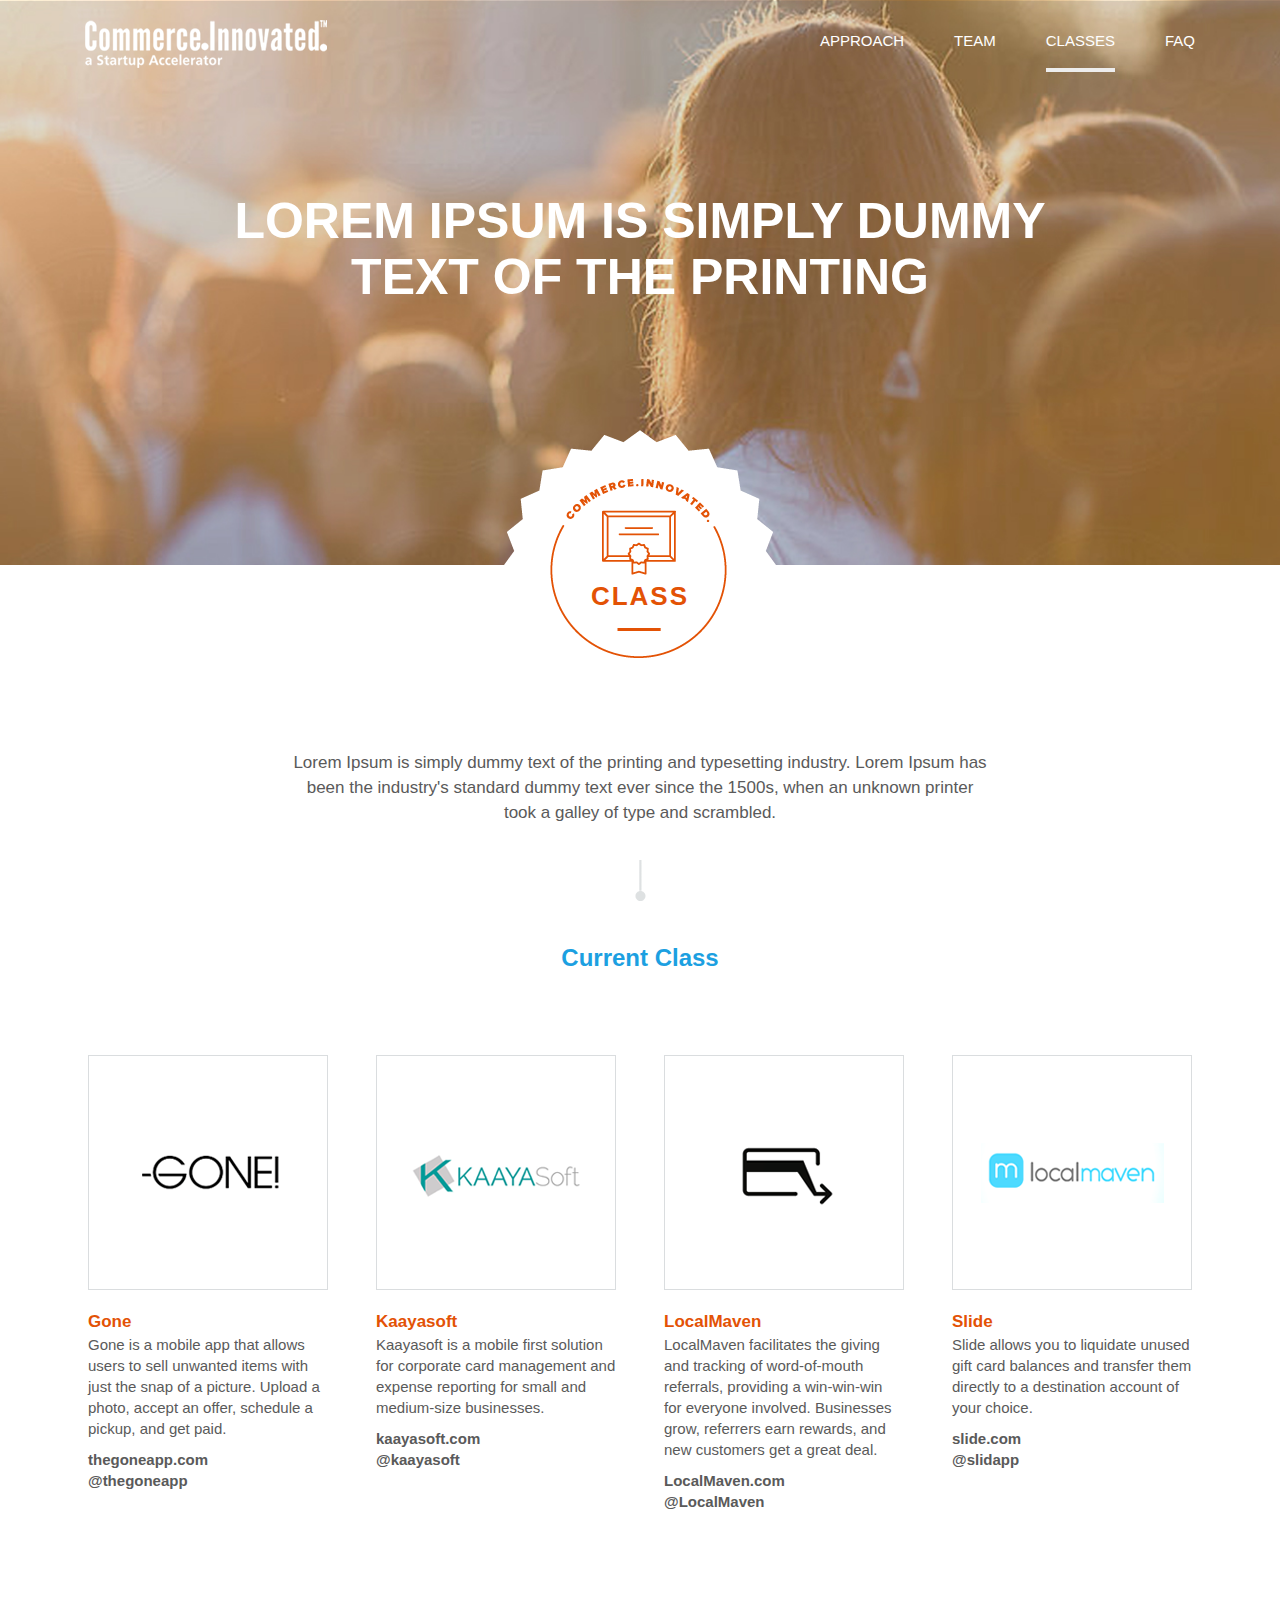
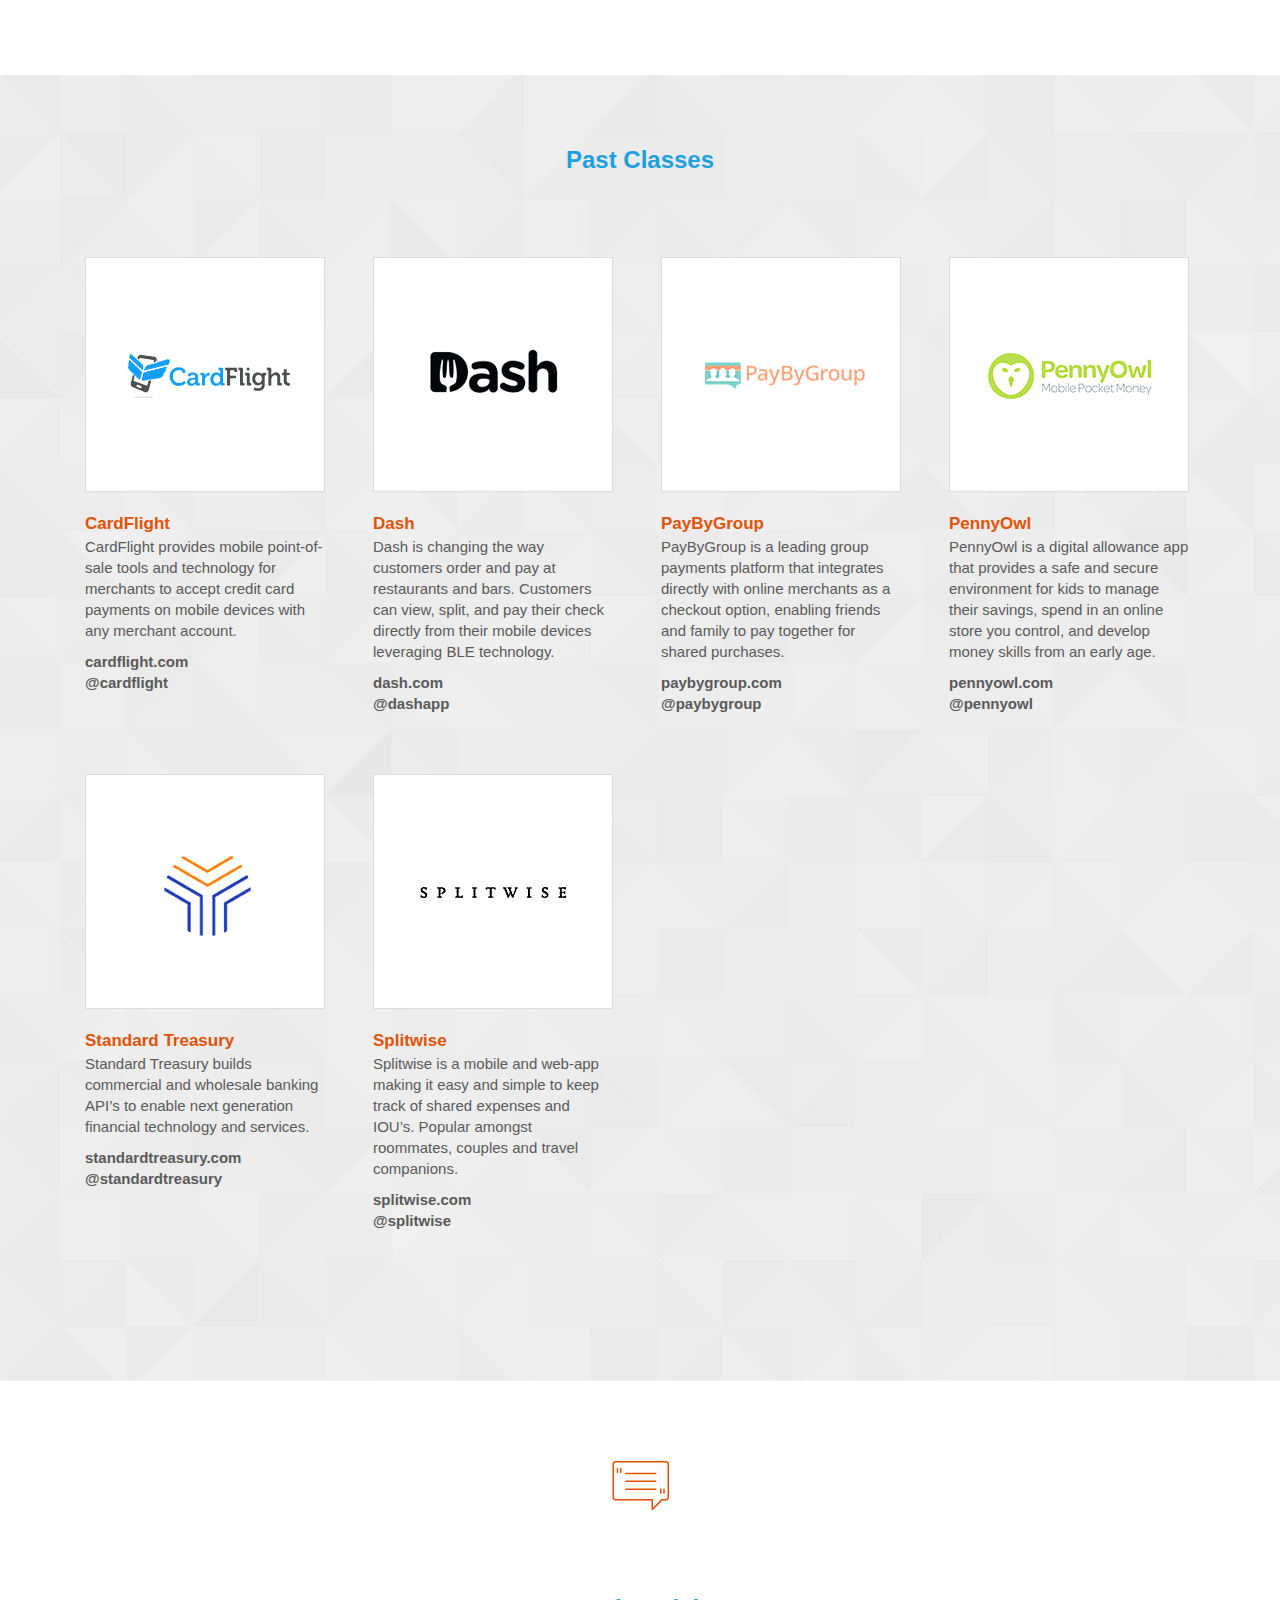
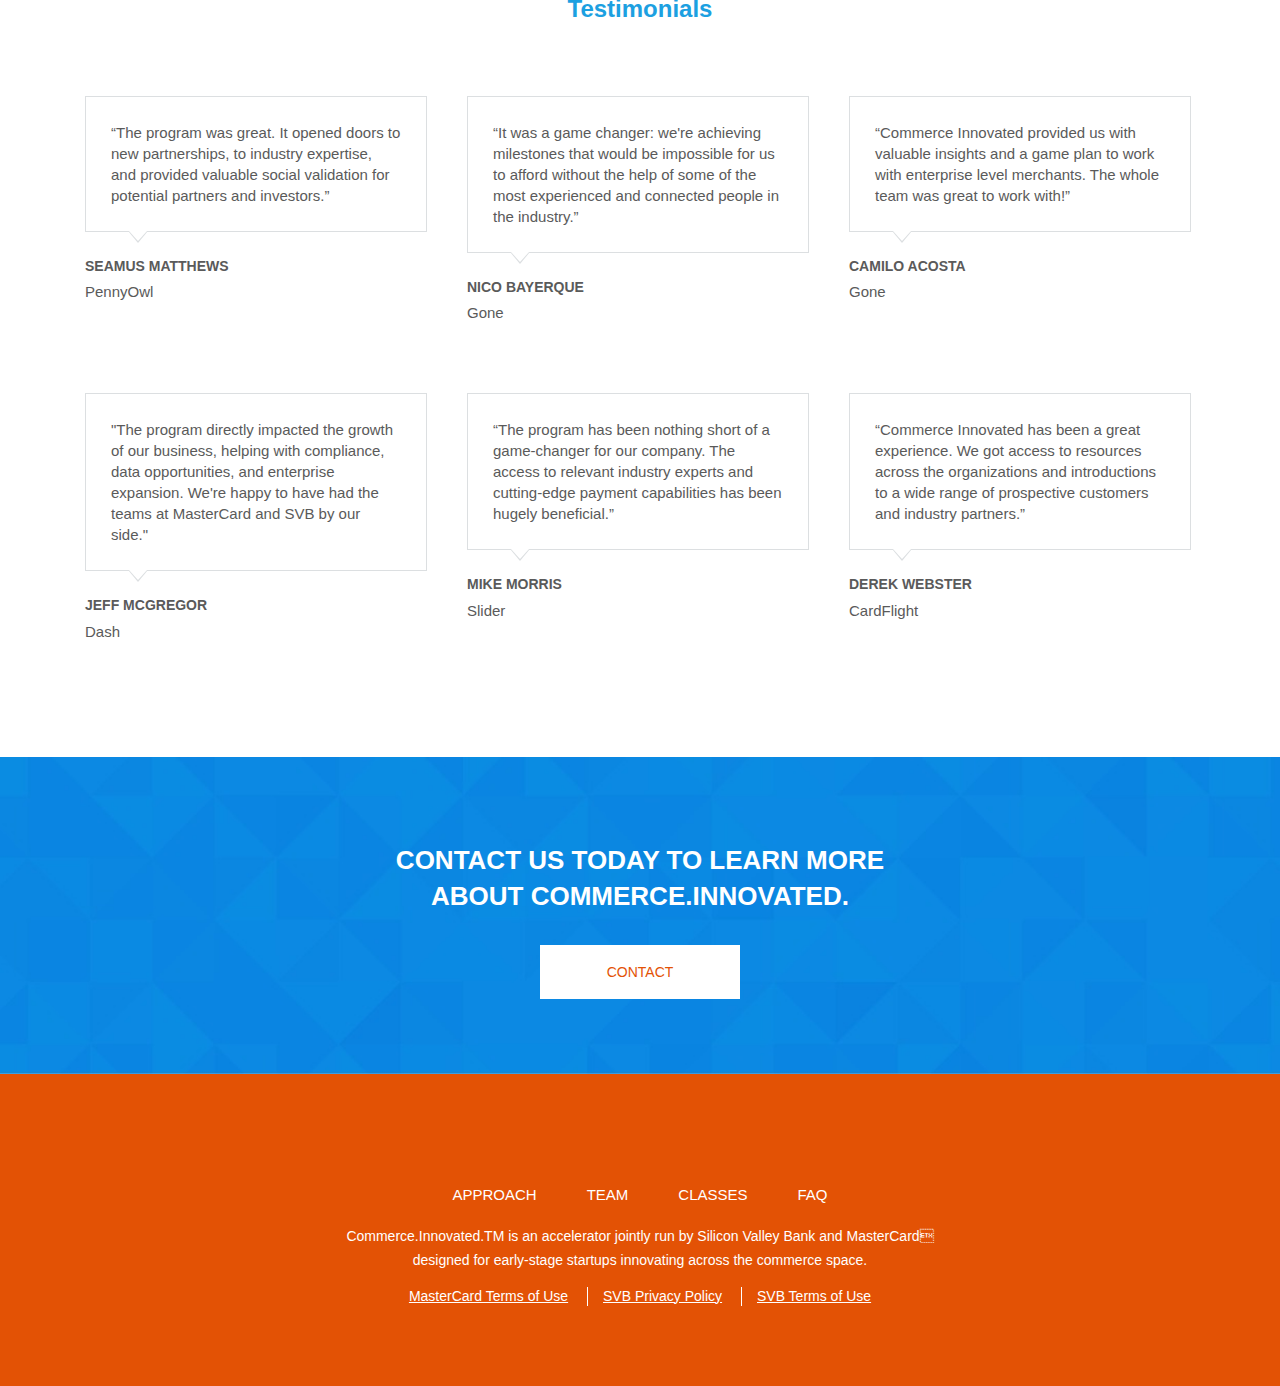
==== commit 17075a91: "main-page adaptive" ====
--- a/classes.html
+++ b/classes.html
@@ -18,11 +18,13 @@
 		<!-- BEGIN header -->
 		<header class="header header_classes">
 			<div class="header__wrap">
-				<div class="container">
-					<div class="header__top">
+				<div class="header__top">
+					<div class="container">
 						<div class="logo">
-							<a href="#"><img src="img/logo.png" alt=""></a>
-						</div>
+							<a href="#" class="logo__d"><img src="img/logo.png" alt=""></a>
+							<a href="#" class="logo__m"><img src="img/logo-m.png" alt=""></a>
+						</div>
+						<a href="#" class="menu-mob js-menu-mob"><span></span></a>
 						<div class="menu">
 							<ul>
 								<li><a href="#">Approach</a></li>
@@ -32,9 +34,19 @@
 							</ul>
 						</div>
 					</div>
-					<div class="header__inner">
+				</div>
+				<div class="header__inner">
+					<div class="container">
 						<h1 class="h1">Lorem Ipsum is simply dummy text of the printing</h1>
 					</div>
+				</div>
+				<div class="menu menu_drop js-menu-drop">
+					<ul>
+						<li><a href="#">Approach</a></li>
+						<li><a href="#">team</a></li>
+						<li><a href="#">classes</a></li>
+						<li><a href="#">faq</a></li>
+					</ul>
 				</div>
 			</div>
 		</header>
@@ -50,45 +62,45 @@
 						<p>Lorem Ipsum is simply dummy text of the printing and typesetting industry. Lorem Ipsum has been the industry's standard dummy text ever since the 1500s, when an unknown printer took a galley of type and scrambled.</p>
 						<div class="line line_s"></div>
 						<h3 class="h3">Current Class</h3>
-						<div class="class__inn">
-							<ul>
-								<li>
-									<a href="#"><img src="img/class1.png" alt=""></a>
-									<div class="class__text">
-										<span>Gone</span>
-										<p>Gone is a mobile app that allows users to sell unwanted items with just the snap of a picture. Upload a photo, accept an offer, schedule a pickup, and get paid.</p>
-										<a href="#">thegoneapp.com</a>
-										<a href="#">@thegoneapp</a>
-									</div>
-								</li>
-								<li>
-									<a href="#"><img src="img/class2.png" alt=""></a>
-									<div class="class__text">
-										<span>Kaayasoft</span>
-										<p>Kaayasoft is a mobile first solution for corporate card management and expense reporting for small and medium-size businesses.</p>
-										<a href="#">kaayasoft.com</a>
-										<a href="#">@kaayasoft</a>
-									</div>
-								</li>
-								<li>
-									<a href="#"><img src="img/class3.png" alt=""></a>
-									<div class="class__text">
-										<span>LocalMaven</span>
-										<p>LocalMaven facilitates the giving and tracking of word-of-mouth referrals, providing a win-win-win for everyone involved. Businesses grow, referrers earn rewards, and new customers get a great deal. </p>
-										<a href="#">LocalMaven.com</a>
-										<a href="#">@LocalMaven</a>
-									</div>
-								</li>
-								<li>
-									<a href="#"><img src="img/class4.png" alt=""></a>
-									<div class="class__text">
-										<span>Slide</span>
-										<p>Slide allows you to liquidate unused gift card balances and transfer them directly to a destination account of your choice.</p>
-										<a href="#">slide.com</a>
-										<a href="#">@slidapp</a>
-									</div>
-								</li>
-							</ul>
+					</div>
+				</div>
+				<div class="class__inn">
+					<div class="class__wrap">
+						<div class="class__item">
+							<div class="class__img"><img src="img/class1.png" alt=""></div>
+							<div class="class__text">
+								<span>Gone</span>
+								<p>Gone is a mobile app that allows users to sell unwanted items with just the snap of a picture. Upload a photo, accept an offer, schedule a pickup, and get paid.</p>
+								<a href="#">thegoneapp.com</a>
+								<a href="#">@thegoneapp</a>
+							</div>
+						</div>
+						<div class="class__item">
+							<div class="class__img"><img src="img/class2.png" alt=""></div>
+							<div class="class__text">
+								<span>Kaayasoft</span>
+								<p>Kaayasoft is a mobile first solution for corporate card management and expense reporting for small and medium-size businesses.</p>
+								<a href="#">kaayasoft.com</a>
+								<a href="#">@kaayasoft</a>
+							</div>
+						</div>
+						<div class="class__item">
+							<div class="class__img"><img src="img/class3.png" alt=""></div>
+							<div class="class__text">
+								<span>LocalMaven</span>
+								<p>LocalMaven facilitates the giving and tracking of word-of-mouth referrals, providing a win-win-win for everyone involved. Businesses grow, referrers earn rewards, and new customers get a great deal. </p>
+								<a href="#">LocalMaven.com</a>
+								<a href="#">@LocalMaven</a>
+							</div>
+						</div>
+						<div class="class__item">
+							<div class="class__img"><img src="img/class4.png" alt=""></div>
+							<div class="class__text">
+								<span>Slide</span>
+								<p>Slide allows you to liquidate unused gift card balances and transfer them directly to a destination account of your choice.</p>
+								<a href="#">slide.com</a>
+								<a href="#">@slidapp</a>
+							</div>
 						</div>
 					</div>
 				</div>
@@ -97,63 +109,63 @@
 				<div class="container">
 					<div class="main__inner">
 						<h3 class="h3">Past Classes</h3>
-						<div class="class__inn">
-							<ul>
-								<li>
-									<a href="#"><img src="img/class5.png" alt=""></a>
-									<div class="class__text">
-										<span>CardFlight</span>
-										<p>CardFlight provides mobile point-of-sale tools and technology for merchants to accept credit card payments on mobile devices with any merchant account.</p>
-										<a href="#">cardflight.com</a>
-										<a href="#">@cardflight</a>
-									</div>
-								</li>
-								<li>
-									<a href="#"><img src="img/class6.png" alt=""></a>
-									<div class="class__text">
-										<span>Dash</span>
-										<p>Dash is changing the way customers order and pay at restaurants and bars. Customers can view, split, and pay their check directly from their mobile devices leveraging BLE technology.</p>
-										<a href="#">dash.com</a>
-										<a href="#">@dashapp</a>
-									</div>
-								</li>
-								<li>
-									<a href="#"><img src="img/class7.png" alt=""></a>
-									<div class="class__text">
-										<span>PayByGroup</span>
-										<p>PayByGroup is a leading group payments platform that integrates directly with online merchants as a checkout option, enabling friends and family to pay together for shared purchases. </p>
-										<a href="#">paybygroup.com</a>
-										<a href="#">@paybygroup</a>
-									</div>
-								</li>
-								<li>
-									<a href="#"><img src="img/class8.png" alt=""></a>
-									<div class="class__text">
-										<span>PennyOwl</span>
-										<p>PennyOwl is a digital allowance app that provides a safe and secure environment for kids to manage their savings, spend in an online store you control, and develop money skills from an early age.</p>
-										<a href="#">pennyowl.com</a>
-										<a href="#">@pennyowl</a>
-									</div>
-								</li>
-								<li>
-									<a href="#"><img src="img/class9.png" alt=""></a>
-									<div class="class__text">
-										<span>Standard Treasury</span>
-										<p>Standard Treasury builds commercial and wholesale banking API’s to enable next generation financial technology and services.</p>
-										<a href="#">standardtreasury.com</a>
-										<a href="#">@standardtreasury</a>
-									</div>
-								</li>
-								<li>
-									<a href="#"><img src="img/class10.png" alt=""></a>
-									<div class="class__text">
-										<span>Splitwise</span>
-										<p>Splitwise is a mobile and web-app making it easy and simple to keep track of shared expenses and IOU’s. Popular amongst roommates, couples and travel companions.</p>
-										<a href="#">splitwise.com</a>
-										<a href="#">@splitwise</a>
-									</div>
-								</li>
-							</ul>
+					</div>
+				</div>
+				<div class="class__inn">
+					<div class="class__wrap">
+						<div class="class__item">
+							<div class="class__img"><img src="img/class5.png" alt=""></div>
+							<div class="class__text">
+								<span>CardFlight</span>
+								<p>CardFlight provides mobile point-of-sale tools and technology for merchants to accept credit card payments on mobile devices with any merchant account.</p>
+								<a href="#">cardflight.com</a>
+								<a href="#">@cardflight</a>
+							</div>
+						</div>
+						<div class="class__item">
+							<div class="class__img"><img src="img/class6.png" alt=""></div>
+							<div class="class__text">
+								<span>Dash</span>
+								<p>Dash is changing the way customers order and pay at restaurants and bars. Customers can view, split, and pay their check directly from their mobile devices leveraging BLE technology.</p>
+								<a href="#">dash.com</a>
+								<a href="#">@dashapp</a>
+							</div>
+						</div>
+						<div class="class__item">
+							<div class="class__img"><img src="img/class7.png" alt=""></div>
+							<div class="class__text">
+								<span>PayByGroup</span>
+								<p>PayByGroup is a leading group payments platform that integrates directly with online merchants as a checkout option, enabling friends and family to pay together for shared purchases. </p>
+								<a href="#">paybygroup.com</a>
+								<a href="#">@paybygroup</a>
+							</div>
+						</div>
+						<div class="class__item">
+							<div class="class__img"><img src="img/class8.png" alt=""></div>
+							<div class="class__text">
+								<span>PennyOwl</span>
+								<p>PennyOwl is a digital allowance app that provides a safe and secure environment for kids to manage their savings, spend in an online store you control, and develop money skills from an early age.</p>
+								<a href="#">pennyowl.com</a>
+								<a href="#">@pennyowl</a>
+							</div>
+						</div>
+						<div class="class__item">
+							<div class="class__img"><img src="img/class9.png" alt=""></div>
+							<div class="class__text">
+								<span>Standard Treasury</span>
+								<p>Standard Treasury builds commercial and wholesale banking API’s to enable next generation financial technology and services.</p>
+								<a href="#">standardtreasury.com</a>
+								<a href="#">@standardtreasury</a>
+							</div>
+						</div>
+						<div class="class__item">
+							<div class="class__img"><img src="img/class10.png" alt=""></div>
+							<div class="class__text">
+								<span>Splitwise</span>
+								<p>Splitwise is a mobile and web-app making it easy and simple to keep track of shared expenses and IOU’s. Popular amongst roommates, couples and travel companions.</p>
+								<a href="#">splitwise.com</a>
+								<a href="#">@splitwise</a>
+							</div>
 						</div>
 					</div>
 				</div>
--- a/css/screen.css
+++ b/css/screen.css
@@ -35,6 +35,9 @@
 
 .container { width: 1110px; margin: 0 auto; *zoom: 1; }
 .container:after { content: " "; display: table; clear: both; }
+@media only screen and (max-width: 1109px) { .container { width: 980px; } }
+@media only screen and (max-width: 1023px) { .container { width: 94%; } }
+@media only screen and (max-width: 767px) { .container { width: auto; margin: 0 3%; } }
 
 .btn { display: block; width: 200px; height: 54px; padding: 20px 0; text-align: center; text-transform: uppercase; color: #FFF; font-size: 14px; line-height: 1; font-family: "ProximaNova Extrabold", Arial, sans-serif; }
 .btn.btn_orange { background: #E35205; }
@@ -44,23 +47,44 @@
 .btn.btn_white:hover { background: #F36D25; color: #FFF; }
 .btn.btn_gray { background: #5b6770; }
 .btn.btn_gray:hover { background: #6F7E89; }
+@media only screen and (max-width: 767px) { .btn { width: 164px; height: 45px; padding: 17px 0; font-size: 12px; }
+  .btn.btn_orange span.img-video { background: url("../img/svg/video.svg") no-repeat 0 0; -moz-background-size: 23px 22px; -o-background-size: 23px 22px; -webkit-background-size: 23px 22px; background-size: 23px 22px; width: 23px; height: 22px; display: inline-block; } }
 
 .h1 { margin-bottom: 50px; text-transform: uppercase; color: #FFF; font-size: 50px; line-height: 1.12; font-family: "ProximaNova Bold", Arial, sans-serif; }
 
 .h2 { color: #FFF; font-size: 26px; font-weight: 700; text-transform: uppercase; }
+@media only screen and (max-width: 767px) { .h2 { width: 90%; margin: 0 auto; font-size: 17px; font-weight: 700; } }
 
 .h3 { width: 510px; margin: 0 auto 20px; color: #1ca0e1; font-size: 24px; font-weight: 600; line-height: 35px; font-family: "ProximaNova Semibold", Arial, sans-serif; }
+@media only screen and (max-width: 767px) { .h3 { width: 90%; margin: 0 auto; font-size: 20px; font-weight: 600; } }
 
 .menu ul { *zoom: 1; }
 .menu ul:after { content: " "; display: table; clear: both; }
 .menu ul li { float: left; margin-left: 50px; }
 .menu ul li:first-child { margin-left: 0; }
 .menu ul li a { display: block; margin-bottom: 4px; text-transform: uppercase; color: #FFF; font-size: 15px; font-family: "ProximaNova Extrabold", Arial, sans-serif; }
+.menu.menu_drop { display: none; }
+.menu.menu_drop.is-active { display: block; position: absolute; top: 55px; left: 0; right: 0; bottom: 0; background: url("../img/bg-drop.jpg"); padding: 30px; text-align: center; text-align: center; font-size: 0; }
+.menu.menu_drop.is-active:before { content: ""; display: inline-block; vertical-align: middle; width: 0; height: 100%; }
+.menu.menu_drop.is-active ul { display: inline-block; vertical-align: middle; }
+.menu.menu_drop.is-active ul li { float: none; display: block; margin: 0; padding: 20px 0; }
+.menu.menu_drop.is-active ul li a { font-size: 33px; font-weight: 700; line-height: normal; font-family: "ProximaNova Bold", Arial, sans-serif; }
+@media only screen and (max-width: 767px) { .menu { display: none; } }
+
+.menu-mob { display: none; padding: 15px 0; float: right; }
+.menu-mob span { display: block; position: relative; width: 22px; height: 3px; background: #FFF; -webkit-transition-duration: 0s; transition-duration: 0s; -webkit-transition-delay: 0.2s; transition-delay: 0.2s; }
+.menu-mob span:before, .menu-mob span:after { content: ""; position: absolute; left: 0; width: 22px; height: 3px; background: #FFF; -moz-transition: -moz-transform, 0.2s, 0.2s 0s; -o-transition: -o-transform, 0.2s, 0.2s 0s; -webkit-transition: -webkit-transform, 0.2s, 0.2s; -webkit-transition-delay: 0s, 0s, 0s; transition: transform, 0.2s, 0.2s 0s; }
+.menu-mob span:before { top: -9px; }
+.menu-mob span:after { top: 9px; }
+.menu-mob.is-active span { background: transparent; -webkit-transition-delay: 0.2s; transition-delay: 0.2s; }
+.menu-mob.is-active span:before { top: 0; -ms-transform: rotate(45deg); -webkit-transform: rotate(45deg); transform: rotate(45deg); }
+.menu-mob.is-active span:after { top: 0; -ms-transform: rotate(-45deg); -webkit-transform: rotate(-45deg); transform: rotate(-45deg); }
 
 .line { margin-bottom: 35px; background: url("../img/svg/line.svg") no-repeat 0 0; -moz-background-size: 11px 68px; -o-background-size: 11px 68px; -webkit-background-size: 11px 68px; background-size: 11px 68px; width: 11px; height: 68px; display: inline-block; }
 .line.line_s { background: url("../img/svg/line-s.svg") no-repeat 0 0; -moz-background-size: 11px 41px; -o-background-size: 11px 41px; -webkit-background-size: 11px 41px; background-size: 11px 41px; width: 11px; height: 41px; display: inline-block; }
 .line.line_m { background: url("../img/svg/line-m.svg") no-repeat 0 0; -moz-background-size: 11px 121px; -o-background-size: 11px 121px; -webkit-background-size: 11px 121px; background-size: 11px 121px; width: 11px; height: 121px; display: inline-block; }
 .line.line_l { background: url("../img/svg/line-l.svg") no-repeat 0 0; -moz-background-size: 11px 576px; -o-background-size: 11px 576px; -webkit-background-size: 11px 576px; background-size: 11px 576px; width: 11px; height: 576px; display: inline-block; }
+@media only screen and (max-width: 767px) { .line { margin-bottom: 15px; } }
 
 .l { *zoom: 1; }
 .l:after { content: " "; display: table; clear: both; }
@@ -78,6 +102,10 @@
 .main .main__inner { text-align: center; }
 .main .main__inner > p { width: 700px; padding-bottom: 35px; margin: 0 auto; color: #5a5a5a; font-size: 17px; font-weight: 400; line-height: 25px; font-family: "ProximaNova Regular", Arial, sans-serif; }
 .main .main__inner > .btn { margin: 0 auto 35px; }
+@media only screen and (max-width: 1023px) { .main .main__wrap { padding: 80px 0 0; }
+  .main .main__wrap.team { padding: 80px 0; } }
+@media only screen and (max-width: 767px) { .main .main__inner > p { width: 94%; padding-bottom: 15px; }
+  .main .main__inner > .btn { margin-bottom: 20px; } }
 
 .approach .approach__logo { background: url("../img/svg/approach.svg") no-repeat 0 0; -moz-background-size: 176px 179px; -o-background-size: 176px 179px; -webkit-background-size: 176px 179px; background-size: 176px 179px; width: 176px; height: 179px; display: inline-block; }
 .approach .approach__inn ul { margin-bottom: 35px; text-align: justify; line-height: 0; font-size: 0; text-justify: newspaper; zoom: 1; text-align-last: justify; }
@@ -100,22 +128,51 @@
 .approach .approach__img i.item2 { background: url("../img/svg/item2.svg") no-repeat 0 0; -moz-background-size: 110px 85px; -o-background-size: 110px 85px; -webkit-background-size: 110px 85px; background-size: 110px 85px; width: 110px; height: 85px; display: inline-block; }
 .approach .approach__img i.item3 { background: url("../img/svg/item3.svg") no-repeat 0 0; -moz-background-size: 61px 99px; -o-background-size: 61px 99px; -webkit-background-size: 61px 99px; background-size: 61px 99px; width: 61px; height: 99px; display: inline-block; }
 .approach .approach__img i.item4 { background: url("../img/svg/item4.svg") no-repeat 0 0; -moz-background-size: 81px 93px; -o-background-size: 81px 93px; -webkit-background-size: 81px 93px; background-size: 81px 93px; width: 81px; height: 93px; display: inline-block; }
+@media only screen and (max-width: 1109px) { .approach .approach__inner { margin-left: -40px; }
+  .approach .approach__item { width: 45%; margin-left: 5%; } }
+@media only screen and (max-width: 1023px) { .approach .approach__inn ul li.approach__text { width: 29%; margin: 0 2%; } }
+@media only screen and (max-width: 767px) { .approach .approach__inn ul { margin: 0 2%; }
+  .approach .approach__inn ul li.approach__text { display: block; width: auto; margin: 0 auto 30px; }
+  .approach .approach__inner { margin: 0 2%; }
+  .approach .approach__item { display: block; width: auto; margin: 0 auto 30px; text-align: center; }
+  .approach .approach__img { float: none; display: block; margin: 0 auto; padding-bottom: 15px; } }
 
 .team span.team__logo { background: url("../img/svg/team.svg") no-repeat 0 0; -moz-background-size: 276px 275px; -o-background-size: 276px 275px; -webkit-background-size: 276px 275px; background-size: 276px 275px; width: 276px; height: 275px; display: inline-block; }
 .team span.team__logo p { bottom: 90px; }
+.team .main__inner > p { padding-bottom: 0; }
 .team .main__inner > .btn { margin: 0 auto; }
-.team .team__slider { margin: 0 -24px; padding: 90px 0; }
+@media only screen and (max-width: 1023px) { .team .main__inner > .btn { margin: 0 auto 60px; } }
+.team .team__slider { width: 1110px; margin: 0 auto; padding: 90px 0; }
+.team .btn { margin: 0 auto; }
+@media only screen and (max-width: 1210px) { .team .team__slider { width: 90%; padding: 40px 0; } }
+@media only screen and (max-width: 480px) { .team .team__slider { width: 100%; padding: 40px 0; overflow: hidden; } }
 
 .slider { position: relative; font-size: 0; }
 .slider .slick-list { overflow: hidden; }
 .slider .slick-prev, .slider .slick-next { position: absolute; top: 45%; font-size: 0; }
 .slider .slick-prev { left: -24px; background: url("../img/svg/prev.svg") no-repeat 0 0; -moz-background-size: 31px 31px; -o-background-size: 31px 31px; -webkit-background-size: 31px 31px; background-size: 31px 31px; width: 31px; height: 31px; display: inline-block; }
 .slider .slick-next { right: -24px; background: url("../img/svg/next.svg") no-repeat 0 0; -moz-background-size: 31px 31px; -o-background-size: 31px 31px; -webkit-background-size: 31px 31px; background-size: 31px 31px; width: 31px; height: 31px; display: inline-block; }
-
+@media only screen and (max-width: 1210px) { .slider { width: 100%; } }
+@media only screen and (max-width: 1023px) { .slider .slick-prev { left: -40px; }
+  .slider .slick-next { right: -40px; } }
+@media only screen and (max-width: 767px) { .slider .slick-prev { left: -30px; }
+  .slider .slick-next { right: -30px; } }
+@media only screen and (max-width: 560px) { .slider .slick-prev { left: -25px; }
+  .slider .slick-next { right: -25px; } }
+@media only screen and (max-width: 480px) { .slider { width: auto; }
+  .slider .slick-list { width: 100%; overflow: visible; }
+  .slider .slick-prev, .slider .slick-next { top: 40%; }
+  .slider .slick-prev { left: 0; background: url("../img/svg/prev-m.svg") no-repeat 0 0; -moz-background-size: 25px 70px; -o-background-size: 25px 70px; -webkit-background-size: 25px 70px; background-size: 25px 70px; width: 25px; height: 70px; display: inline-block; }
+  .slider .slick-next { right: 0; background: url("../img/svg/next-m.svg") no-repeat 0 0; -moz-background-size: 25px 70px; -o-background-size: 25px 70px; -webkit-background-size: 25px 70px; background-size: 25px 70px; width: 25px; height: 70px; display: inline-block; } }
+
+.slide-wrap { display: inline-block; vertical-align: top; width: 25%; height: 350px; margin: 0 24px; background: #FFF; }
 .slide-wrap:hover .slide__hover { display: block; }
-
-.slide { display: inline-block; vertical-align: top; width: 242px; height: 350px; margin: 0 24px; background: #FFF; }
+@media only screen and (max-width: 1023px) { .slide-wrap { min-height: 320px; margin: 0 10px; } }
+@media only screen and (max-width: 440px) { .slide-wrap { min-height: 350px; max-height: 440px; height: 100%; margin: 0 15px; } }
+
+.slide { width: 100%; }
 .slide .slide__img { position: relative; }
+.slide .slide__img img { width: 100%; }
 .slide .slide__hover { display: none; position: absolute; top: 0; left: 0; right: 0; text-align: center; }
 .slide .slide__hover img { opacity: 0.84; }
 .slide .slide__hover p { position: absolute; top: 50%; left: 0; right: 0; text-transform: uppercase; font-size: 12px; color: #FFF; font-weight: 800; font-family: "ProximaNova Extrabold", Arial, sans-serif; }
@@ -124,15 +181,27 @@
 .slide .slide__text p { font-weight: 400; font-family: "ProximaNova Regular", Arial, sans-serif; }
 
 .class .class__logo { background: url("../img/svg/class.svg") no-repeat 0 0; -moz-background-size: 177px 179px; -o-background-size: 177px 179px; -webkit-background-size: 177px 179px; background-size: 177px 179px; width: 177px; height: 179px; display: inline-block; }
-.class .class__inn { padding: 40px 0 30px; }
-.class .class__inn ul { margin-left: -48px; font-size: 0; text-align: left; }
-.class .class__inn ul li { display: inline-block; vertical-align: top; margin: 20px 0 40px 48px; }
-.class .class__inn ul li > a { display: block; width: 240px; height: 235px; border: 1px solid #dadddf; text-align: center; font-size: 0; }
-.class .class__inn ul li > a:before { content: ""; display: inline-block; vertical-align: middle; width: 0; height: 100%; }
-.class .class__inn ul li > a img { display: inline-block; vertical-align: middle; }
+.class .class__inn { width: 1110px; margin: 0 auto; padding: 40px 0 30px; }
 .class .class__inn + .btn { margin: 60px auto; }
+.class .class__wrap { position: relative; margin-left: -48px; font-size: 0; text-align: center; }
+.class .class__wrap a { display: inline-block; vertical-align: top; margin: 20px 0 40px 48px; text-align: left; width: 240px; height: 235px; border: 1px solid #dadddf; text-align: center; font-size: 0; }
+.class .class__wrap a:before { content: ""; display: inline-block; vertical-align: middle; width: 0; height: 100%; }
+.class .class__wrap a img { display: inline-block; vertical-align: middle; }
+@media only screen and (max-width: 1210px) { .class .class__inn { width: 98%; margin: 0 auto; } }
+@media only screen and (max-width: 1023px) { .class .class__inn { padding: 0; }
+  .class .class__inn + .btn { margin: 20px auto 60px; } }
+@media only screen and (max-width: 1210px) { .class .class__inn { width: 90%; } }
+@media only screen and (max-width: 480px) { .class .class__inn { width: 100%; padding: 20px 0 40px; overflow: hidden; }
+  .class .class__wrap { width: auto; margin: 0 auto; }
+  .class .class__wrap a { margin: 0 15px; }
+  .class .slick-list { width: 100%; overflow: visible; }
+  .class .slick-prev, .class .slick-next { position: absolute; top: 35%; font-size: 0; }
+  .class .slick-prev { left: 0; background: url("../img/svg/prev-m.svg") no-repeat 0 0; -moz-background-size: 25px 70px; -o-background-size: 25px 70px; -webkit-background-size: 25px 70px; background-size: 25px 70px; width: 25px; height: 70px; display: inline-block; }
+  .class .slick-next { right: 0; background: url("../img/svg/next-m.svg") no-repeat 0 0; -moz-background-size: 25px 70px; -o-background-size: 25px 70px; -webkit-background-size: 25px 70px; background-size: 25px 70px; width: 25px; height: 70px; display: inline-block; } }
 
 .main__wrap.faq { padding: 0 0 100px; }
+@media only screen and (max-width: 1210px) { .main__wrap.faq .container { width: 980px; } }
+@media only screen and (max-width: 1023px) { .main__wrap.faq .container { width: 94%; } }
 
 .faq .h3 { padding: 50px 0 30px; }
 .faq .faq__menu { text-align: center; *zoom: 1; }
@@ -150,7 +219,7 @@
 .faq .faq__item.is-active .faq__title i:after { display: inline-block; }
 .faq .faq__title { padding: 20px 20px 20px 30px; cursor: pointer; *zoom: 1; }
 .faq .faq__title:after { content: " "; display: table; clear: both; }
-.faq .faq__title a { float: left; font-size: 17px; font-weight: 400; color: #5A5A5A; font-family: "ProximaNova Regular", Arial, sans-serif; }
+.faq .faq__title a { float: left; width: 90%; font-size: 17px; font-weight: 400; color: #5A5A5A; font-family: "ProximaNova Regular", Arial, sans-serif; }
 .faq .faq__title i { float: right; }
 .faq .faq__title i:before { content: ""; vertical-align: bottom; background: url("../img/svg/arr.svg") no-repeat 0 0; -moz-background-size: 8px 14px; -o-background-size: 8px 14px; -webkit-background-size: 8px 14px; background-size: 8px 14px; width: 8px; height: 14px; display: inline-block; }
 .faq .faq__title i:after { content: ""; background: url("../img/svg/arr_b.svg") no-repeat 0 0; -moz-background-size: 14px 9px; -o-background-size: 14px 9px; -webkit-background-size: 14px 9px; background-size: 14px 9px; width: 14px; height: 9px; display: inline-block; display: none; vertical-align: bottom; }
@@ -163,10 +232,16 @@
 .classes .main__logo .class__logo { background: url("../img/svg/class2.svg") no-repeat 0 0; -moz-background-size: 276px 275px; -o-background-size: 276px 275px; -webkit-background-size: 276px 275px; background-size: 276px 275px; width: 276px; height: 275px; display: inline-block; }
 .classes .main__logo .class__logo p { bottom: 90px; }
 
-.class__text { display: block; width: 240px; padding-top: 20px; text-align: left; }
-.class__text span { color: #e35205; font-size: 17px; font-weight: 700; font-family: "ProximaNova Bold", Arial, sans-serif; }
-.class__text p { display: block; padding-bottom: 10px; color: #5a5a5a; font-size: 15px; font-weight: 400; font-family: "ProximaNova Regular", Arial, sans-serif; }
-.class__text a { display: block; color: #5a5a5a; font-size: 15px; font-weight: 600; font-family: "ProximaNova Semibold", Arial, sans-serif; }
+.past-classes .class__inn .class__wrap { text-align: left; }
+
+.class .class__wrap .class__item { display: inline-block; vertical-align: top; margin: 20px 0 40px 48px; }
+.class .class__wrap .class__item .class__img { display: block; text-align: left; width: 240px; height: 235px; border: 1px solid #dadddf; background: #FFF; text-align: center; font-size: 0; }
+.class .class__wrap .class__item .class__img:before { content: ""; display: inline-block; vertical-align: middle; width: 0; height: 100%; }
+.class .class__wrap .class__item .class__img img { display: inline-block; vertical-align: middle; }
+.class .class__wrap .class__item .class__text { display: block; width: 240px; padding-top: 20px; text-align: left; }
+.class .class__wrap .class__item .class__text > span { color: #e35205; font-size: 17px; font-weight: 700; font-family: "ProximaNova Bold", Arial, sans-serif; }
+.class .class__wrap .class__item .class__text > p { display: block; padding-bottom: 10px; color: #5a5a5a; font-size: 15px; font-weight: 400; font-family: "ProximaNova Regular", Arial, sans-serif; }
+.class .class__wrap .class__item .class__text > a { display: block; width: auto; height: auto; margin: 0; border: none; text-align: left; color: #5a5a5a; font-size: 15px; font-weight: 600; font-family: "ProximaNova Semibold", Arial, sans-serif; }
 
 .testimonials .h3 { margin: 35px auto; }
 .testimonials .testimonials__logo { margin-bottom: 0; background: url("../img/svg/testimonials.svg") no-repeat 0 0; -moz-background-size: 57px 50px; -o-background-size: 57px 50px; -webkit-background-size: 57px 50px; background-size: 57px 50px; width: 57px; height: 50px; display: inline-block; }
@@ -207,30 +282,48 @@
 .sponsors .sponsors__item .person img { margin: 40px; }
 .sponsors .sponsors__item .person a { margin: 15px auto 0; }
 
-.header .header__wrap { background: url("../img/bg-h.jpg"); background-repeat: no-repeat; background-size: cover; background-position: 50% 50%; }
-.header .header__top { padding-top: 20px; *zoom: 1; }
-.header .header__top:after { content: " "; display: table; clear: both; }
+.header .header__wrap { position: relative; background: url("../img/bg-h.jpg"); background-repeat: no-repeat; background-size: cover; background-position: 50% 50%; }
+.header .header__top { padding-top: 20px; }
+.header .header__top .container { *zoom: 1; }
+.header .header__top .container:after { content: " "; display: table; clear: both; }
 .header .header__top .menu { float: right; margin-top: 10px; }
 .header .header__top .menu ul li a:hover, .header .header__top .menu ul li a.is-active { margin-bottom: 0; padding-bottom: 17px; border-bottom: 4px solid #ededed; }
 .header .header__inner { padding: 90px 0; }
+.header .header__inner .h1 { max-width: 830px; }
 .header .header__inner p { padding-bottom: 15px; color: #FFF; font-size: 26px; font-family: "ProximaNova Semibold", Arial, sans-serif; }
 .header .header__bottom { padding: 45px 0; background: url("../img/bg-b-h.jpg"); text-transform: uppercase; background-repeat: no-repeat; background-size: cover; background-position: 50% 50%; }
 .header .header__bottom .h2 { float: left; padding: 9px 0; }
 .header .header__bottom a.btn { float: right; }
+.header.header_main > .btn { display: none; }
 .header.header_faq .header__wrap { background: url("../img/faq-bg.jpg"); background-repeat: no-repeat; background-size: cover; background-position: 50% 50%; }
 .header.header_faq .header__top { padding: 40px 0; }
 .header.header_classes .header__wrap { background: url("../img/bg-classes.jpg"); background-repeat: no-repeat; background-size: cover; background-position: 50% 50%; }
 .header.header_classes .header__inner { padding: 120px 0 260px; }
-.header.header_classes .header__inner .h1 { max-width: 830px; margin: 0 auto; text-align: center; }
+.header.header_classes .header__inner .h1 { margin: 0 auto; text-align: center; }
 .header.header_team .header__wrap { background: url("../img/bg-team.jpg"); background-repeat: no-repeat; background-size: cover; background-position: 50% 50%; }
 .header.header_team .header__inner { padding: 120px 0 260px; }
-.header.header_team .header__inner .h1 { max-width: 830px; margin: 0 auto; text-align: center; }
+.header.header_team .header__inner .h1 { margin: 0 auto; text-align: center; }
+@media only screen and (max-width: 1023px) { .header .header__bottom { text-align: center; }
+  .header .header__bottom .h2 { float: none; }
+  .header .header__bottom a.btn { float: none; margin: 0 auto; } }
+@media only screen and (max-width: 767px) { .header.header .header__top { padding: 11px 0 8px; background: url("../img/bg-t-m.jpg"); background-repeat: no-repeat; background-size: cover; background-position: 50% 50%; }
+  .header.header .header__top .menu-mob { display: block; }
+  .header.header .header__inner { padding: 120px 0 0; }
+  .header.header .header__inner > .container p { font-size: 20px; font-weight: 600; }
+  .header.header .header__inner > .container .h1 { margin-bottom: 30px; font-size: 25px; font-weight: 700; }
+  .header.header .header__inner > .container > .btn { display: none; }
+  .header > .btn { display: block; width: 100%; } }
 
 .logo { float: left; }
+.logo .logo__m { display: none; }
+@media only screen and (max-width: 767px) { .logo .logo__d { display: none; }
+  .logo .logo__m { display: block; } }
 
 .cards { margin-bottom: 30px; *zoom: 1; }
 .cards:after { content: " "; display: table; clear: both; }
 .cards a { float: left; display: block; margin-right: 30px; }
+@media only screen and (max-width: 767px) { .cards { margin-bottom: 10px; }
+  .cards a { float: none; margin-bottom: 10px; } }
 
 .footer { text-align: center; }
 .footer .footer__top { padding: 75px 0; background: url("../img/bg-f-t.jpg"); background-repeat: no-repeat; background-size: cover; background-position: 50% 50%; }
@@ -245,3 +338,9 @@
 .footer .footer__menu ul li:first-child { border: none; }
 .footer .footer__menu ul li a { color: #FFF; line-height: 1; text-decoration: underline; }
 .footer .footer__menu ul li a:hover { text-decoration: none; }
+@media only screen and (max-width: 767px) { .footer .footer__top { padding: 50px 0; }
+  .footer .footer__top .h2 { width: 90%; margin: 0 auto 20px; }
+  .footer .footer__bottom { padding: 50px 0; font-size: 15px; }
+  .footer .footer__bottom .tm { font-weight: 400; }
+  .footer .footer__menu { font-weight: 600; }
+  .footer .footer__menu ul li { display: block; margin: 0 auto; border: none; } }
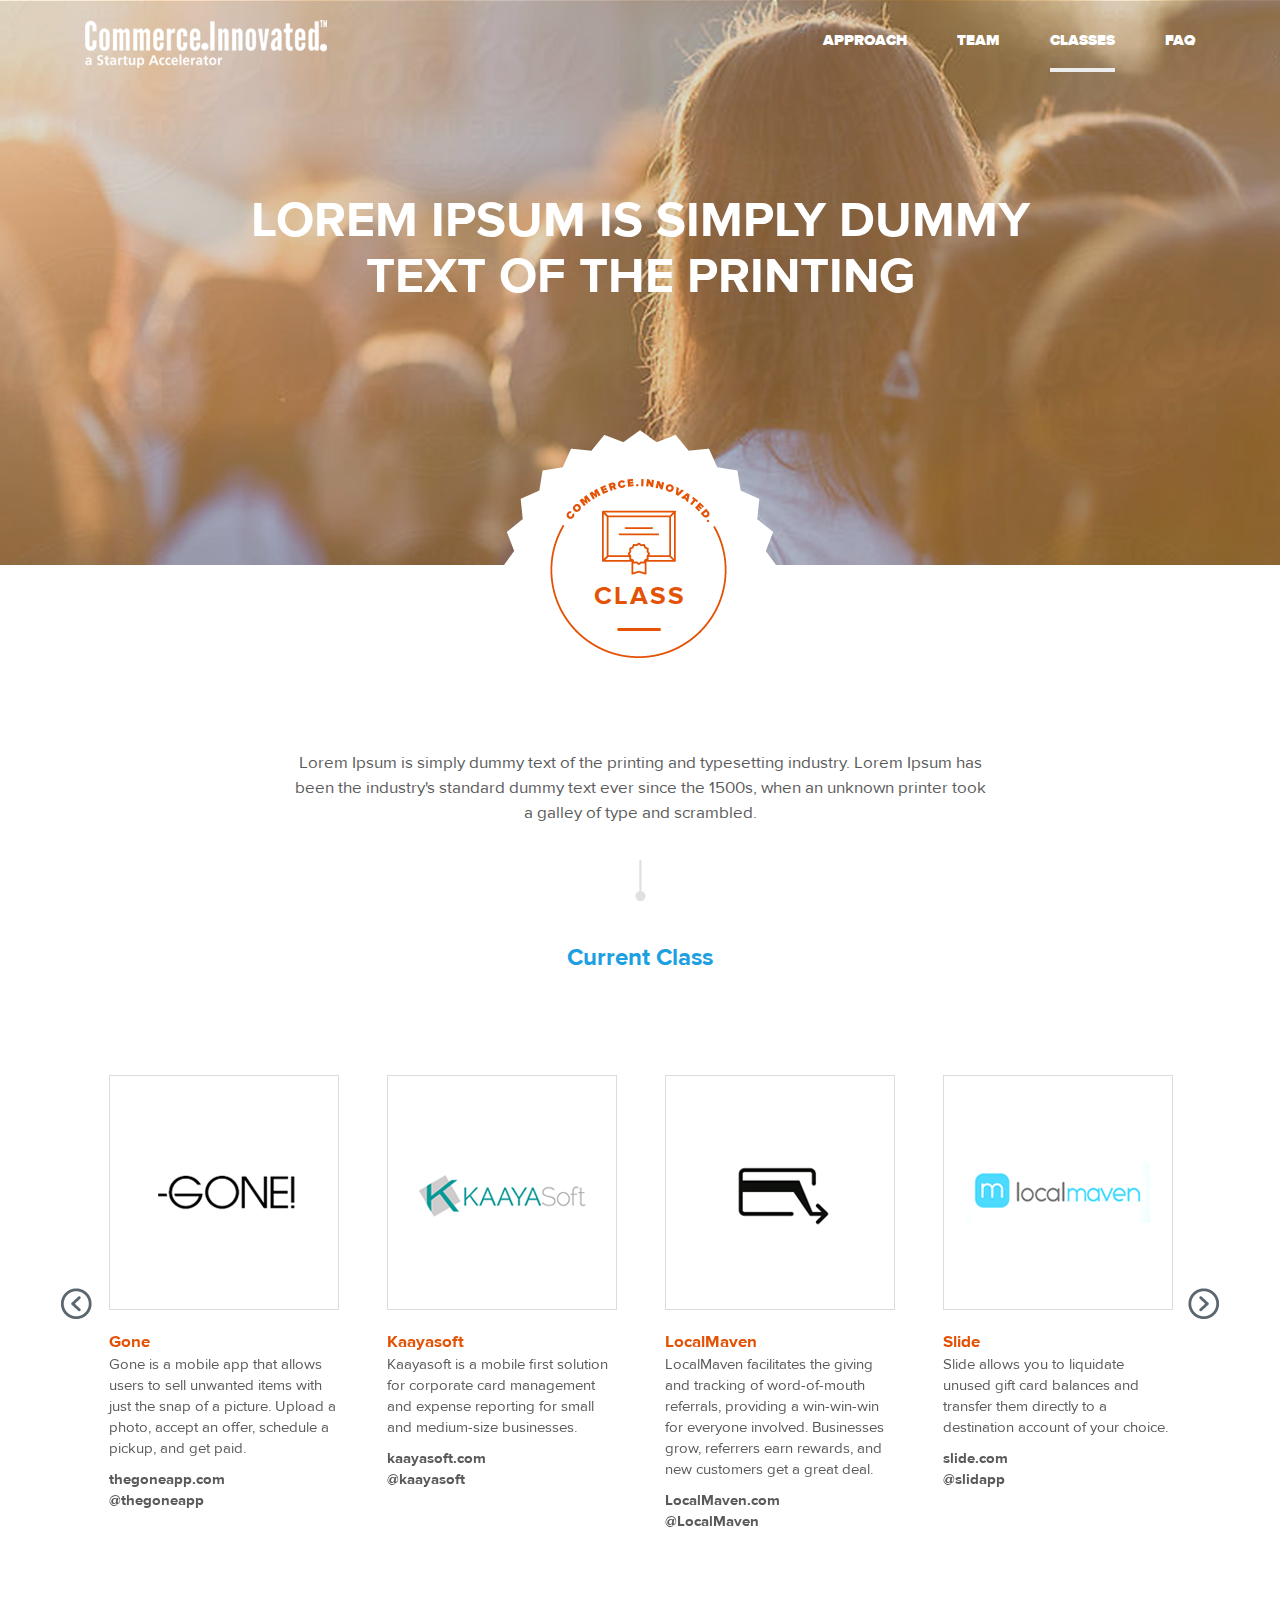
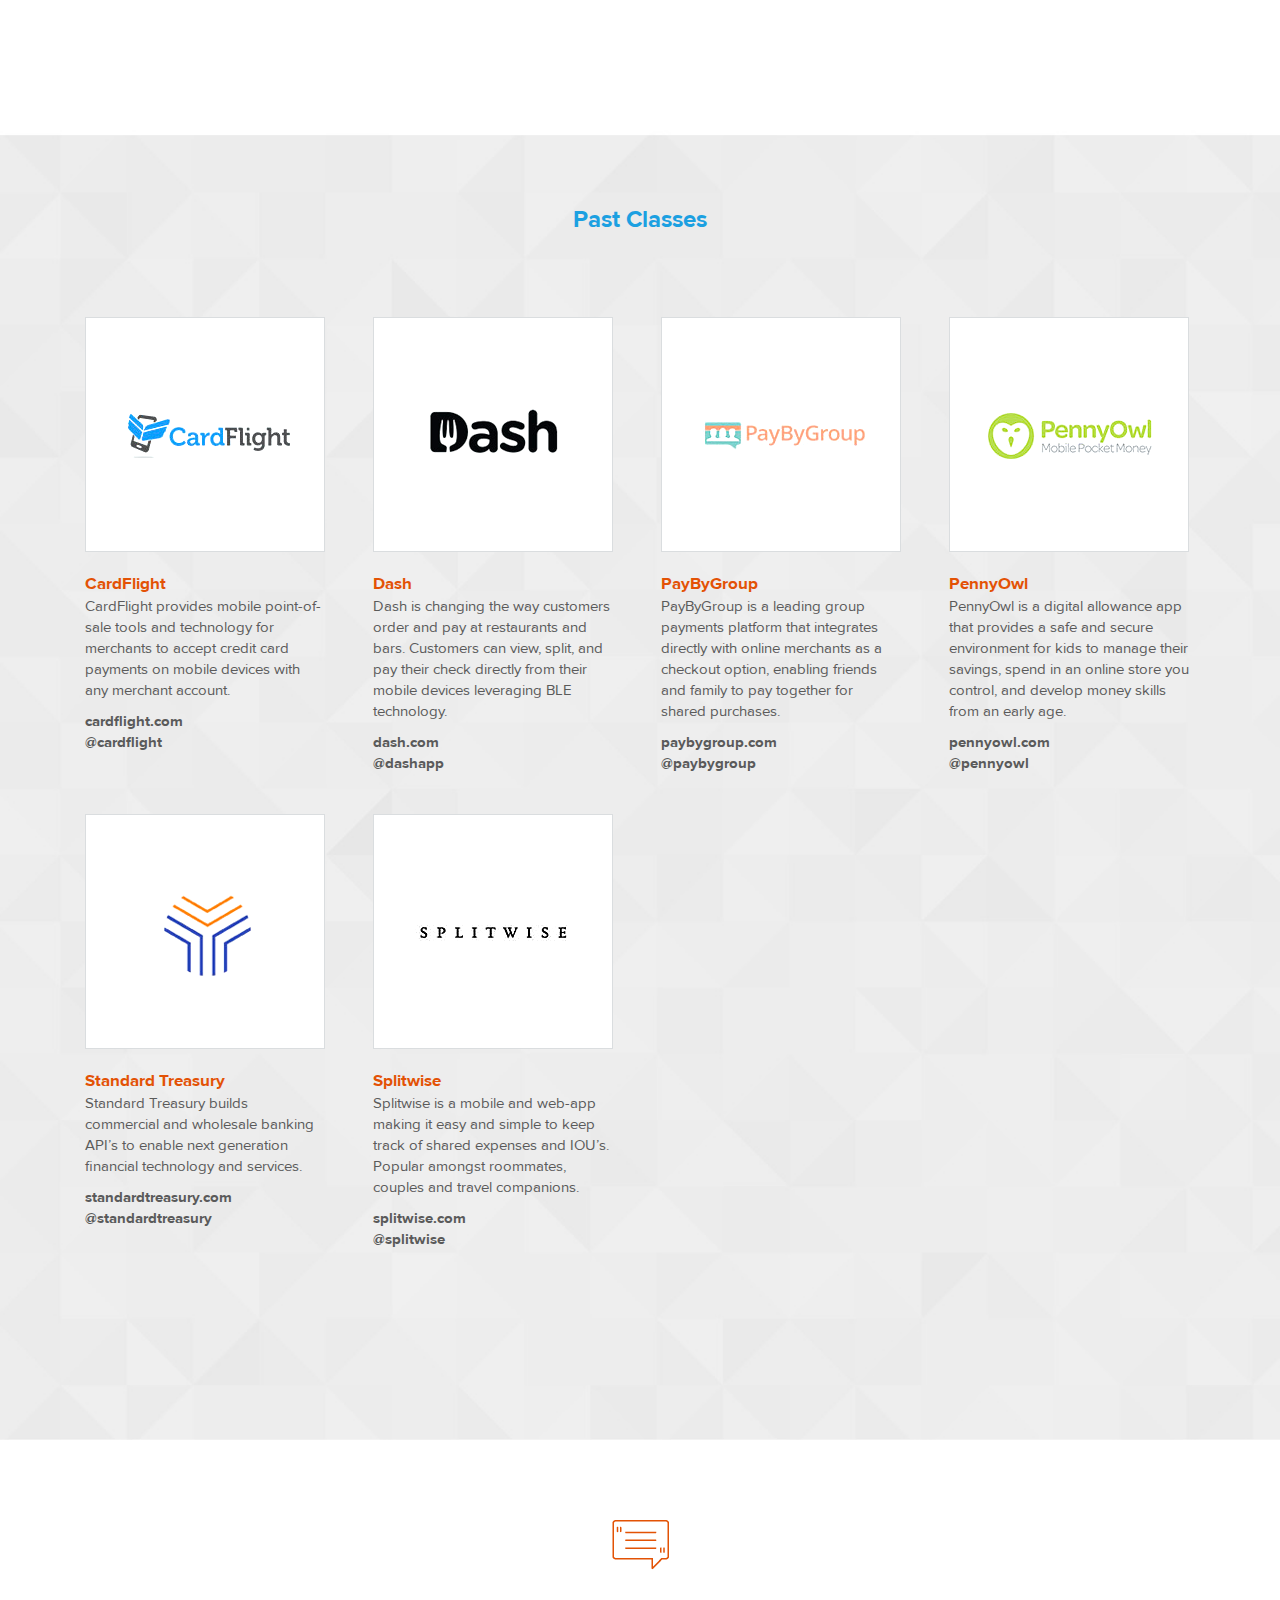
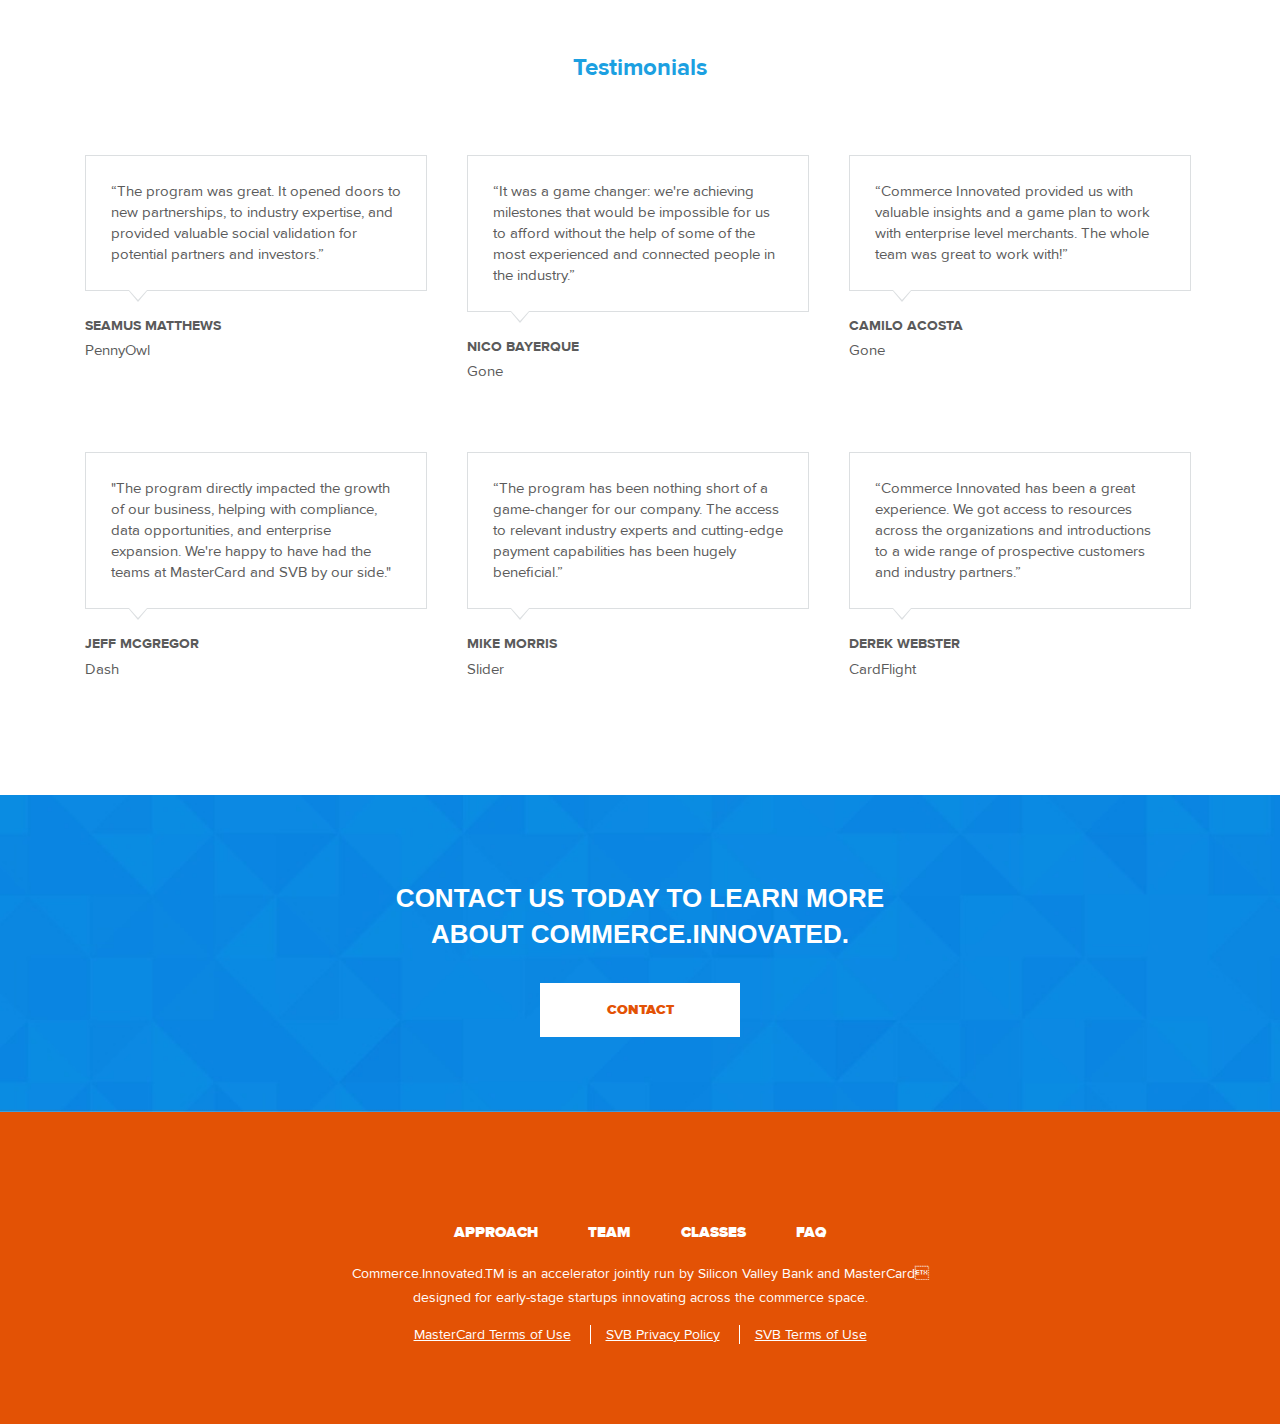
==== commit 423d8b39: "fixes done" ====
--- a/classes.html
+++ b/classes.html
@@ -65,7 +65,43 @@
 					</div>
 				</div>
 				<div class="class__inn">
-					<div class="class__wrap">
+					<div class="class__wrap js-class">
+						<div class="class__item">
+							<div class="class__img"><img src="img/class1.png" alt=""></div>
+							<div class="class__text">
+								<span>Gone</span>
+								<p>Gone is a mobile app that allows users to sell unwanted items with just the snap of a picture. Upload a photo, accept an offer, schedule a pickup, and get paid.</p>
+								<a href="#">thegoneapp.com</a>
+								<a href="#">@thegoneapp</a>
+							</div>
+						</div>
+						<div class="class__item">
+							<div class="class__img"><img src="img/class2.png" alt=""></div>
+							<div class="class__text">
+								<span>Kaayasoft</span>
+								<p>Kaayasoft is a mobile first solution for corporate card management and expense reporting for small and medium-size businesses.</p>
+								<a href="#">kaayasoft.com</a>
+								<a href="#">@kaayasoft</a>
+							</div>
+						</div>
+						<div class="class__item">
+							<div class="class__img"><img src="img/class3.png" alt=""></div>
+							<div class="class__text">
+								<span>LocalMaven</span>
+								<p>LocalMaven facilitates the giving and tracking of word-of-mouth referrals, providing a win-win-win for everyone involved. Businesses grow, referrers earn rewards, and new customers get a great deal. </p>
+								<a href="#">LocalMaven.com</a>
+								<a href="#">@LocalMaven</a>
+							</div>
+						</div>
+						<div class="class__item">
+							<div class="class__img"><img src="img/class4.png" alt=""></div>
+							<div class="class__text">
+								<span>Slide</span>
+								<p>Slide allows you to liquidate unused gift card balances and transfer them directly to a destination account of your choice.</p>
+								<a href="#">slide.com</a>
+								<a href="#">@slidapp</a>
+							</div>
+						</div>
 						<div class="class__item">
 							<div class="class__img"><img src="img/class1.png" alt=""></div>
 							<div class="class__text">
@@ -112,7 +148,7 @@
 					</div>
 				</div>
 				<div class="class__inn">
-					<div class="class__wrap">
+					<div class="class__wrap js-classes">
 						<div class="class__item">
 							<div class="class__img"><img src="img/class5.png" alt=""></div>
 							<div class="class__text">
@@ -170,58 +206,58 @@
 					</div>
 				</div>
 			</section>
-			<section class="main__wrap testimonials">
+			<section class="main__wrap class testimonials">
 				<div class="container">
 					<div class="main__logo">
 						<span class="testimonials__logo"></span>
 					</div>
 					<div class="main__inner">
 						<h3 class="h3">Testimonials</h3>
-						<div class="testimonials__inn">
-							<ul>
-								<li>
-									<div class="testimonials__item">
-										<p>“The program was great. It opened doors to new partnerships, to industry expertise, and provided valuable social validation for potential partners and investors.” </p>
-									</div>
-									<span>Seamus Matthews</span>
-									<p>PennyOwl</p>
-								</li>
-								<li>
-									<div class="testimonials__item">
-										<p>“It was a game changer: we're achieving milestones that would be impossible for us to afford without the help of some of the most experienced and connected people in the industry.”</p>
-									</div>
-									<span>Nico Bayerque</span>
-									<p>Gone</p>
-								</li>
-								<li>
-									<div class="testimonials__item">
-										<p>“Commerce Innovated provided us with valuable insights and a game plan to work with enterprise level merchants. The whole team was great to work with!”</p>
-									</div>
-									<span>Camilo Acosta</span>
-									<p>Gone</p>
-								</li>
-								<li>
-									<div class="testimonials__item">
-										<p>"The program directly impacted the growth of our business, helping with compliance, data opportunities, and enterprise expansion. We're happy to have had the teams at MasterCard and SVB by our side." </p>
-									</div>
-									<span>Jeff McGregor</span>
-									<p>Dash</p>
-								</li>
-								<li>
-									<div class="testimonials__item">
-										<p>“The program has been nothing short of a game-changer for our company. The access to relevant industry experts and cutting-edge payment capabilities has been hugely beneficial.” </p>
-									</div>
-									<span>Mike Morris</span>
-									<p>Slider</p>
-								</li>
-								<li>
-									<div class="testimonials__item">
-										<p>“Commerce Innovated has been a great experience. We got access to resources across the organizations and introductions to a wide range of prospective customers and industry partners.” </p>
-									</div>
-									<span>Derek Webster</span>
-									<p>CardFlight</p>
-								</li>
-							</ul>
+					</div>
+				</div>
+				<div class="testimonials__inn">
+					<div class="testimonials__wrap js-classes">
+						<div class="testimonials__item">
+							<div class="testimonials__post">
+								<p>“The program was great. It opened doors to new partnerships, to industry expertise, and provided valuable social validation for potential partners and investors.” </p>
+							</div>
+							<span>Seamus Matthews</span>
+							<p>PennyOwl</p>
+						</div>
+						<div class="testimonials__item">
+							<div class="testimonials__post">
+								<p>“It was a game changer: we're achieving milestones that would be impossible for us to afford without the help of some of the most experienced and connected people in the industry.”</p>
+							</div>
+							<span>Nico Bayerque</span>
+							<p>Gone</p>
+						</div>
+						<div class="testimonials__item">
+							<div class="testimonials__post">
+								<p>“Commerce Innovated provided us with valuable insights and a game plan to work with enterprise level merchants. The whole team was great to work with!”</p>
+							</div>
+							<span>Camilo Acosta</span>
+							<p>Gone</p>
+						</div>
+						<div class="testimonials__item">
+							<div class="testimonials__post">
+								<p>"The program directly impacted the growth of our business, helping with compliance, data opportunities, and enterprise expansion. We're happy to have had the teams at MasterCard and SVB by our side." </p>
+							</div>
+							<span>Jeff McGregor</span>
+							<p>Dash</p>
+						</div>
+						<div class="testimonials__item">
+							<div class="testimonials__post">
+								<p>“The program has been nothing short of a game-changer for our company. The access to relevant industry experts and cutting-edge payment capabilities has been hugely beneficial.” </p>
+							</div>
+							<span>Mike Morris</span>
+							<p>Slider</p>
+						</div>
+						<div class="testimonials__item">
+							<div class="testimonials__post">
+								<p>“Commerce Innovated has been a great experience. We got access to resources across the organizations and introductions to a wide range of prospective customers and industry partners.” </p>
+							</div>
+							<span>Derek Webster</span>
+							<p>CardFlight</p>
 						</div>
 					</div>
 				</div>
--- a/css/screen.css
+++ b/css/screen.css
@@ -25,10 +25,9 @@
 * { -moz-box-sizing: border-box; -webkit-box-sizing: border-box; box-sizing: border-box; }
 *:before, *:after { -moz-box-sizing: border-box; -webkit-box-sizing: border-box; box-sizing: border-box; }
 
-@font-face { font-family: "ProximaNova Extrabold"; src: url("fonts/ProximaNova-Extrabold.eot"); src: url("fonts/ProximaNova-Extrabold.eot?#iefix") format("embedded-opentype"), url("fonts/ProximaNova-Extrabold.woff2") format("woff2"), url("fonts/ProximaNova-Extrabold.woff") format("woff"), url("fonts/ProximaNova-Extrabold.ttf") format("truetype"); font-weight: normal; font-style: normal; }
-@font-face { font-family: "ProximaNova Bold"; src: url("fonts/ProximaNova-Bold.eot"); src: url("fonts/ProximaNova-Bold.eot?#iefix") format("embedded-opentype"), url("fonts/ProximaNova-Bold.woff2") format("woff2"), url("fonts/ProximaNova-Bold.woff") format("woff"), url("fonts/ProximaNova-Bold.ttf") format("truetype"); font-weight: normal; font-style: normal; }
-@font-face { font-family: "ProximaNova Semibold"; src: url("fonts/ProximaNova-Semibold.eot"); src: url("fonts/ProximaNova-Semibold.eot?#iefix") format("embedded-opentype"), url("fonts/ProximaNova-Semibold.woff2") format("woff2"), url("fonts/ProximaNova-Semibold.woff") format("woff"), url("fonts/ProximaNova-Semibold.ttf") format("truetype"); font-weight: normal; font-style: normal; }
-@font-face { font-family: "ProximaNova Regular"; src: url("fonts/ProximaNova-Regular.eot"); src: url("fonts/ProximaNova-Regular.eot?#iefix") format("embedded-opentype"), url("fonts/ProximaNova-Regular.woff2") format("woff2"), url("fonts/ProximaNova-Regular.woff") format("woff"), url("fonts/ProximaNova-Regular.ttf") format("truetype"); font-weight: normal; font-style: normal; }
+@font-face { font-family: ProximaNovaBlack; src: url("fonts/ProximaNovaBlack.eot"); src: url("fonts/ProximaNovaBlack.eot?#iefix") format("embedded-opentype"), url("fonts/ProximaNovaBlack.woff2") format("woff2"), url("fonts/ProximaNovaBlack.woff") format("woff"), url("fonts/ProximaNovaBlack.ttf") format("truetype"); font-weight: normal; font-style: normal; }
+@font-face { font-family: ProximaNovaBold; src: url("fonts/ProximaNovaBold.eot"); src: url("fonts/ProximaNovaBold.eot?#iefix") format("embedded-opentype"), url("fonts/ProximaNovaBold.woff2") format("woff2"), url("fonts/ProximaNovaBold.woff") format("woff"), url("fonts/ProximaNovaBold.ttf") format("truetype"); font-weight: normal; font-style: normal; }
+@font-face { font-family: ProximaNovaRegular; src: url("fonts/ProximaNovaRegular.eot"); src: url("fonts/ProximaNovaRegular.eot?#iefix") format("embedded-opentype"), url("fonts/ProximaNovaRegular.woff2") format("woff2"), url("fonts/ProximaNovaRegular.woff") format("woff"), url("fonts/ProximaNovaRegular.ttf") format("truetype"); font-weight: normal; font-style: normal; }
 body { font-family: Arial, sans-serif; font-size: 12px; line-height: 1.4; }
 
 a { text-decoration: none; }
@@ -39,7 +38,7 @@
 @media only screen and (max-width: 1023px) { .container { width: 94%; } }
 @media only screen and (max-width: 767px) { .container { width: auto; margin: 0 3%; } }
 
-.btn { display: block; width: 200px; height: 54px; padding: 20px 0; text-align: center; text-transform: uppercase; color: #FFF; font-size: 14px; line-height: 1; font-family: "ProximaNova Extrabold", Arial, sans-serif; }
+.btn { display: block; width: 200px; height: 54px; padding: 20px 0; text-align: center; text-transform: uppercase; color: #FFF; font-size: 14px; line-height: 1; font-family: "ProximaNovaBlack", Arial, sans-serif; -webkit-font-smoothing: antialiased; -moz-osx-font-smoothing: grayscale; }
 .btn.btn_orange { background: #E35205; }
 .btn.btn_orange > span.img-video { vertical-align: middle; margin: -6px 0 -3px 15px; background: url("../img/svg/video.svg") no-repeat 0 0; -moz-background-size: 26px 25px; -o-background-size: 26px 25px; -webkit-background-size: 26px 25px; background-size: 26px 25px; width: 26px; height: 25px; display: inline-block; }
 .btn.btn_orange:hover { background: #F36D25; }
@@ -50,25 +49,25 @@
 @media only screen and (max-width: 767px) { .btn { width: 164px; height: 45px; padding: 17px 0; font-size: 12px; }
   .btn.btn_orange span.img-video { background: url("../img/svg/video.svg") no-repeat 0 0; -moz-background-size: 23px 22px; -o-background-size: 23px 22px; -webkit-background-size: 23px 22px; background-size: 23px 22px; width: 23px; height: 22px; display: inline-block; } }
 
-.h1 { margin-bottom: 50px; text-transform: uppercase; color: #FFF; font-size: 50px; line-height: 1.12; font-family: "ProximaNova Bold", Arial, sans-serif; }
+.h1 { margin-bottom: 50px; text-transform: uppercase; color: #FFF; font-size: 50px; line-height: 1.12; font-family: "ProximaNovaBold", Arial, sans-serif; }
 
 .h2 { color: #FFF; font-size: 26px; font-weight: 700; text-transform: uppercase; }
 @media only screen and (max-width: 767px) { .h2 { width: 90%; margin: 0 auto; font-size: 17px; font-weight: 700; } }
 
-.h3 { width: 510px; margin: 0 auto 20px; color: #1ca0e1; font-size: 24px; font-weight: 600; line-height: 35px; font-family: "ProximaNova Semibold", Arial, sans-serif; }
+.h3 { width: 510px; margin: 0 auto 20px; color: #1ca0e1; font-size: 24px; font-weight: 600; line-height: 35px; font-family: "ProximaNovaBold", Arial, sans-serif; }
 @media only screen and (max-width: 767px) { .h3 { width: 90%; margin: 0 auto; font-size: 20px; font-weight: 600; } }
 
 .menu ul { *zoom: 1; }
 .menu ul:after { content: " "; display: table; clear: both; }
 .menu ul li { float: left; margin-left: 50px; }
 .menu ul li:first-child { margin-left: 0; }
-.menu ul li a { display: block; margin-bottom: 4px; text-transform: uppercase; color: #FFF; font-size: 15px; font-family: "ProximaNova Extrabold", Arial, sans-serif; }
-.menu.menu_drop { display: none; }
-.menu.menu_drop.is-active { display: block; position: absolute; top: 55px; left: 0; right: 0; bottom: 0; background: url("../img/bg-drop.jpg"); padding: 30px; text-align: center; text-align: center; font-size: 0; }
-.menu.menu_drop.is-active:before { content: ""; display: inline-block; vertical-align: middle; width: 0; height: 100%; }
-.menu.menu_drop.is-active ul { display: inline-block; vertical-align: middle; }
-.menu.menu_drop.is-active ul li { float: none; display: block; margin: 0; padding: 20px 0; }
-.menu.menu_drop.is-active ul li a { font-size: 33px; font-weight: 700; line-height: normal; font-family: "ProximaNova Bold", Arial, sans-serif; }
+.menu ul li a { display: block; margin-bottom: 4px; text-transform: uppercase; color: #FFF; font-size: 15px; font-family: "ProximaNovaBlack", Arial, sans-serif; -webkit-font-smoothing: antialiased; -moz-osx-font-smoothing: grayscale; }
+.menu.menu_drop { display: none; position: absolute; top: 50px; left: 0; right: 0; bottom: 0; background: url("../img/bg-drop.jpg"); padding: 30px; text-align: center; z-index: 2; text-align: center; font-size: 0; }
+.menu.menu_drop:before { content: ""; display: inline-block; vertical-align: middle; width: 0; height: 100%; }
+.menu.menu_drop ul { display: inline-block; vertical-align: middle; }
+.menu.menu_drop ul li { float: none; display: block; margin: 0; padding: 20px 0; }
+.menu.menu_drop ul li a { font-size: 33px; font-weight: 700; line-height: normal; font-family: "ProximaNovaBold", Arial, sans-serif; }
+.menu.menu_drop.is-active { display: block; }
 @media only screen and (max-width: 767px) { .menu { display: none; } }
 
 .menu-mob { display: none; padding: 15px 0; float: right; }
@@ -98,14 +97,18 @@
 .main .main__wrap.sponsors { position: relative; background: url("../img/bg-sponsors.jpg"); background-repeat: no-repeat; background-size: cover; background-position: 50% 50%; }
 .main .main__logo { text-align: center; }
 .main .main__logo span { position: relative; margin-bottom: 40px; }
-.main .main__logo span p { position: absolute; bottom: 40px; left: 0; right: 0; color: #e35205; font-size: 26px; font-weight: 700; text-transform: uppercase; letter-spacing: 2px; font-family: "ProximaNova Bold", Arial, sans-serif; }
+.main .main__logo span p { position: absolute; bottom: 40px; left: 0; right: 0; color: #e35205; font-size: 26px; font-weight: 700; text-transform: uppercase; letter-spacing: 2px; font-family: "ProximaNovaBold", Arial, sans-serif; }
 .main .main__inner { text-align: center; }
-.main .main__inner > p { width: 700px; padding-bottom: 35px; margin: 0 auto; color: #5a5a5a; font-size: 17px; font-weight: 400; line-height: 25px; font-family: "ProximaNova Regular", Arial, sans-serif; }
+.main .main__inner > p { width: 700px; padding-bottom: 35px; margin: 0 auto; color: #5a5a5a; font-size: 17px; font-weight: 400; line-height: 25px; font-family: "ProximaNovaRegular", Arial, sans-serif; }
 .main .main__inner > .btn { margin: 0 auto 35px; }
 @media only screen and (max-width: 1023px) { .main .main__wrap { padding: 80px 0 0; }
-  .main .main__wrap.team { padding: 80px 0; } }
+  .main .main__wrap.team { padding: 80px 0; }
+  .main .main__wrap.class { padding: 80px 0 40px; }
+  .main .main__wrap.testimonials { padding: 80px 0 40px; } }
 @media only screen and (max-width: 767px) { .main .main__inner > p { width: 94%; padding-bottom: 15px; }
   .main .main__inner > .btn { margin-bottom: 20px; } }
+@media only screen and (max-width: 580px) { .main .main__wrap.past-classes { padding: 40px 0; }
+  .main .main__wrap.classes, .main .main__wrap.testimonials { padding: 40px 0 20px; } }
 
 .approach .approach__logo { background: url("../img/svg/approach.svg") no-repeat 0 0; -moz-background-size: 176px 179px; -o-background-size: 176px 179px; -webkit-background-size: 176px 179px; background-size: 176px 179px; width: 176px; height: 179px; display: inline-block; }
 .approach .approach__inn ul { margin-bottom: 35px; text-align: justify; line-height: 0; font-size: 0; text-justify: newspaper; zoom: 1; text-align-last: justify; }
@@ -116,8 +119,8 @@
 .approach .approach__inn ul li.approach__text i.customize { background: url("../img/svg/customize.svg") no-repeat 0 0; -moz-background-size: 82px 80px; -o-background-size: 82px 80px; -webkit-background-size: 82px 80px; background-size: 82px 80px; width: 82px; height: 80px; display: inline-block; display: block; }
 .approach .approach__inn ul li.approach__text i.connect { background: url("../img/svg/connect.svg") no-repeat 0 0; -moz-background-size: 84px 81px; -o-background-size: 84px 81px; -webkit-background-size: 84px 81px; background-size: 84px 81px; width: 84px; height: 81px; display: inline-block; display: block; }
 .approach .approach__text { display: inline-block; vertical-align: top; font-size: 17px; overflow: hidden; }
-.approach .approach__text span { display: block; margin: 0 0 10px; color: #e35205; font-weight: 700; font-family: "ProximaNova Bold", Arial, sans-serif; }
-.approach .approach__text p { color: #5a5a5a; font-weight: 400; line-height: 25px; font-family: "ProximaNova Regular", Arial, sans-serif; }
+.approach .approach__text span { display: block; margin: 0 0 10px; color: #e35205; font-weight: 700; font-family: "ProximaNovaBold", Arial, sans-serif; }
+.approach .approach__text p { color: #5a5a5a; font-weight: 400; line-height: 25px; font-family: "ProximaNovaRegular", Arial, sans-serif; }
 .approach div.approach__text { display: block; }
 .approach div.approach__text span { margin-top: -4px; }
 .approach .approach__inner { margin: 35px 0 0 -100px; font-size: 0; }
@@ -145,7 +148,7 @@
 .team .team__slider { width: 1110px; margin: 0 auto; padding: 90px 0; }
 .team .btn { margin: 0 auto; }
 @media only screen and (max-width: 1210px) { .team .team__slider { width: 90%; padding: 40px 0; } }
-@media only screen and (max-width: 480px) { .team .team__slider { width: 100%; padding: 40px 0; overflow: hidden; } }
+@media only screen and (max-width: 580px) { .team .team__slider { width: 100%; padding: 40px 0; overflow: hidden; } }
 
 .slider { position: relative; font-size: 0; }
 .slider .slick-list { overflow: hidden; }
@@ -157,9 +160,7 @@
   .slider .slick-next { right: -40px; } }
 @media only screen and (max-width: 767px) { .slider .slick-prev { left: -30px; }
   .slider .slick-next { right: -30px; } }
-@media only screen and (max-width: 560px) { .slider .slick-prev { left: -25px; }
-  .slider .slick-next { right: -25px; } }
-@media only screen and (max-width: 480px) { .slider { width: auto; }
+@media only screen and (max-width: 580px) { .slider { width: auto; }
   .slider .slick-list { width: 100%; overflow: visible; }
   .slider .slick-prev, .slider .slick-next { top: 40%; }
   .slider .slick-prev { left: 0; background: url("../img/svg/prev-m.svg") no-repeat 0 0; -moz-background-size: 25px 70px; -o-background-size: 25px 70px; -webkit-background-size: 25px 70px; background-size: 25px 70px; width: 25px; height: 70px; display: inline-block; }
@@ -168,36 +169,40 @@
 .slide-wrap { display: inline-block; vertical-align: top; width: 25%; height: 350px; margin: 0 24px; background: #FFF; }
 .slide-wrap:hover .slide__hover { display: block; }
 @media only screen and (max-width: 1023px) { .slide-wrap { min-height: 320px; margin: 0 10px; } }
-@media only screen and (max-width: 440px) { .slide-wrap { min-height: 350px; max-height: 440px; height: 100%; margin: 0 15px; } }
+@media only screen and (max-width: 580px) { .slide-wrap { min-height: 380px; height: 100%; } }
+@media only screen and (max-width: 440px) { .slide-wrap { min-height: 350px; max-height: 440px; height: 100%; } }
 
 .slide { width: 100%; }
 .slide .slide__img { position: relative; }
 .slide .slide__img img { width: 100%; }
 .slide .slide__hover { display: none; position: absolute; top: 0; left: 0; right: 0; text-align: center; }
 .slide .slide__hover img { opacity: 0.84; }
-.slide .slide__hover p { position: absolute; top: 50%; left: 0; right: 0; text-transform: uppercase; font-size: 12px; color: #FFF; font-weight: 800; font-family: "ProximaNova Extrabold", Arial, sans-serif; }
+.slide .slide__hover p { position: absolute; top: 50%; left: 0; right: 0; text-transform: uppercase; font-size: 12px; color: #FFF; font-weight: 800; font-family: "ProximaNovaBlack", Arial, sans-serif; -webkit-font-smoothing: antialiased; -moz-osx-font-smoothing: grayscale; }
 .slide .slide__text { padding: 25px; color: #5a5a5a; font-size: 14px; text-align: center; }
-.slide .slide__text span { display: block; padding-bottom: 5px; font-weight: 700; text-transform: uppercase; font-family: "ProximaNova Bold", Arial, sans-serif; }
-.slide .slide__text p { font-weight: 400; font-family: "ProximaNova Regular", Arial, sans-serif; }
+.slide .slide__text span { display: block; padding-bottom: 5px; font-weight: 700; text-transform: uppercase; font-family: "ProximaNovaBold", Arial, sans-serif; }
+.slide .slide__text p { font-weight: 400; font-family: "ProximaNovaRegular", Arial, sans-serif; }
 
 .class .class__logo { background: url("../img/svg/class.svg") no-repeat 0 0; -moz-background-size: 177px 179px; -o-background-size: 177px 179px; -webkit-background-size: 177px 179px; background-size: 177px 179px; width: 177px; height: 179px; display: inline-block; }
 .class .class__inn { width: 1110px; margin: 0 auto; padding: 40px 0 30px; }
 .class .class__inn + .btn { margin: 60px auto; }
-.class .class__wrap { position: relative; margin-left: -48px; font-size: 0; text-align: center; }
-.class .class__wrap a { display: inline-block; vertical-align: top; margin: 20px 0 40px 48px; text-align: left; width: 240px; height: 235px; border: 1px solid #dadddf; text-align: center; font-size: 0; }
+.class .class__wrap { position: relative; font-size: 0; text-align: center; margin: 20px 0 40px; }
+.class .class__wrap a { display: inline-block; vertical-align: top; text-align: left; width: 240px; height: 235px; margin: 0 24px; border: 1px solid #dadddf; text-align: center; font-size: 0; }
 .class .class__wrap a:before { content: ""; display: inline-block; vertical-align: middle; width: 0; height: 100%; }
 .class .class__wrap a img { display: inline-block; vertical-align: middle; }
-@media only screen and (max-width: 1210px) { .class .class__inn { width: 98%; margin: 0 auto; } }
+.class .class__wrap .slick-list { overflow: hidden; }
+.class .class__wrap .slick-prev, .class .class__wrap .slick-next { position: absolute; top: 45%; font-size: 0; }
+.class .class__wrap .slick-prev { left: -24px; background: url("../img/svg/prev.svg") no-repeat 0 0; -moz-background-size: 31px 31px; -o-background-size: 31px 31px; -webkit-background-size: 31px 31px; background-size: 31px 31px; width: 31px; height: 31px; display: inline-block; }
+.class .class__wrap .slick-next { right: -24px; background: url("../img/svg/next.svg") no-repeat 0 0; -moz-background-size: 31px 31px; -o-background-size: 31px 31px; -webkit-background-size: 31px 31px; background-size: 31px 31px; width: 31px; height: 31px; display: inline-block; }
+@media only screen and (max-width: 1210px) { .class .class__inn { width: 90%; margin: 0 auto; } }
 @media only screen and (max-width: 1023px) { .class .class__inn { padding: 0; }
   .class .class__inn + .btn { margin: 20px auto 60px; } }
-@media only screen and (max-width: 1210px) { .class .class__inn { width: 90%; } }
-@media only screen and (max-width: 480px) { .class .class__inn { width: 100%; padding: 20px 0 40px; overflow: hidden; }
+@media only screen and (max-width: 900px) { .class .class__wrap a { margin: 0 10px; } }
+@media only screen and (max-width: 580px) { .class .class__inn { width: 100%; padding: 20px 0 40px; overflow: hidden; }
   .class .class__wrap { width: auto; margin: 0 auto; }
-  .class .class__wrap a { margin: 0 15px; }
-  .class .slick-list { width: 100%; overflow: visible; }
-  .class .slick-prev, .class .slick-next { position: absolute; top: 35%; font-size: 0; }
-  .class .slick-prev { left: 0; background: url("../img/svg/prev-m.svg") no-repeat 0 0; -moz-background-size: 25px 70px; -o-background-size: 25px 70px; -webkit-background-size: 25px 70px; background-size: 25px 70px; width: 25px; height: 70px; display: inline-block; }
-  .class .slick-next { right: 0; background: url("../img/svg/next-m.svg") no-repeat 0 0; -moz-background-size: 25px 70px; -o-background-size: 25px 70px; -webkit-background-size: 25px 70px; background-size: 25px 70px; width: 25px; height: 70px; display: inline-block; } }
+  .class .class__wrap .slick-list { width: 100%; overflow: visible; }
+  .class .class__wrap .slick-prev, .class .class__wrap .slick-next { top: 35%; font-size: 0; }
+  .class .class__wrap .slick-prev { left: 0; background: url("../img/svg/prev-m.svg") no-repeat 0 0; -moz-background-size: 25px 70px; -o-background-size: 25px 70px; -webkit-background-size: 25px 70px; background-size: 25px 70px; width: 25px; height: 70px; display: inline-block; }
+  .class .class__wrap .slick-next { right: 0; background: url("../img/svg/next-m.svg") no-repeat 0 0; -moz-background-size: 25px 70px; -o-background-size: 25px 70px; -webkit-background-size: 25px 70px; background-size: 25px 70px; width: 25px; height: 70px; display: inline-block; } }
 
 .main__wrap.faq { padding: 0 0 100px; }
 @media only screen and (max-width: 1210px) { .main__wrap.faq .container { width: 980px; } }
@@ -206,20 +211,19 @@
 .faq .h3 { padding: 50px 0 30px; }
 .faq .faq__menu { text-align: center; *zoom: 1; }
 .faq .faq__menu:after { content: " "; display: table; clear: both; }
-.faq .faq__menu li { display: inline-block; vertical-align: top; padding: 0 30px; border-left: 1px solid #5b6770; }
-.faq .faq__menu li:first-child { border: none; }
-.faq .faq__menu li a { display: block; text-transform: uppercase; color: #5B6770; font-size: 14px; }
-.faq .faq__menu li a:hover, .faq .faq__menu li a.is-active { color: #1CA0E1; }
+.faq .faq__menu a { display: inline-block; vertical-align: top; padding: 0 30px; border-left: 1px solid #5b6770; text-transform: uppercase; color: #5B6770; font-size: 14px; }
+.faq .faq__menu a:hover, .faq .faq__menu a.is-active { color: #1CA0E1; }
+.faq .faq__menu a:first-child { border: none; }
 .faq .faq__main { margin: 40px 0; border: 1px solid #dbdee0; text-align: left; }
 .faq .faq__item { border-top: 1px solid #DBDEE0; }
 .faq .faq__item:first-child { border: none; }
 .faq .faq__item.is-active .faq__title { background: #FAFAFB; }
-.faq .faq__item.is-active .faq__title a { font-weight: 700; color: #E35205; font-family: "ProximaNova Bold", Arial, sans-serif; }
+.faq .faq__item.is-active .faq__title a { font-weight: 700; color: #E35205; font-family: "ProximaNovaBold", Arial, sans-serif; }
 .faq .faq__item.is-active .faq__title i:before { display: none; }
 .faq .faq__item.is-active .faq__title i:after { display: inline-block; }
 .faq .faq__title { padding: 20px 20px 20px 30px; cursor: pointer; *zoom: 1; }
 .faq .faq__title:after { content: " "; display: table; clear: both; }
-.faq .faq__title a { float: left; width: 90%; font-size: 17px; font-weight: 400; color: #5A5A5A; font-family: "ProximaNova Regular", Arial, sans-serif; }
+.faq .faq__title a { float: left; width: 90%; font-size: 17px; font-weight: 400; color: #5A5A5A; font-family: "ProximaNovaRegular", Arial, sans-serif; }
 .faq .faq__title i { float: right; }
 .faq .faq__title i:before { content: ""; vertical-align: bottom; background: url("../img/svg/arr.svg") no-repeat 0 0; -moz-background-size: 8px 14px; -o-background-size: 8px 14px; -webkit-background-size: 8px 14px; background-size: 8px 14px; width: 8px; height: 14px; display: inline-block; }
 .faq .faq__title i:after { content: ""; background: url("../img/svg/arr_b.svg") no-repeat 0 0; -moz-background-size: 14px 9px; -o-background-size: 14px 9px; -webkit-background-size: 14px 9px; background-size: 14px 9px; width: 14px; height: 9px; display: inline-block; display: none; vertical-align: bottom; }
@@ -227,51 +231,91 @@
 .faq .faq__content span { display: block; padding: 10px 0; font-weight: 700; }
 .faq .faq__content span:first-child { padding-top: 0; }
 .faq .faq__content p { font-weight: 400; }
+@media only screen and (max-width: 767px) { .faq .faq__menu li { border: none; } }
 
 .classes .main__logo { margin-top: -215px; }
 .classes .main__logo .class__logo { background: url("../img/svg/class2.svg") no-repeat 0 0; -moz-background-size: 276px 275px; -o-background-size: 276px 275px; -webkit-background-size: 276px 275px; background-size: 276px 275px; width: 276px; height: 275px; display: inline-block; }
 .classes .main__logo .class__logo p { bottom: 90px; }
-
-.past-classes .class__inn .class__wrap { text-align: left; }
-
-.class .class__wrap .class__item { display: inline-block; vertical-align: top; margin: 20px 0 40px 48px; }
-.class .class__wrap .class__item .class__img { display: block; text-align: left; width: 240px; height: 235px; border: 1px solid #dadddf; background: #FFF; text-align: center; font-size: 0; }
+@media only screen and (max-width: 580px) { .classes .main__logo .class__logo { margin: 0; }
+  .classes .class__inn { padding: 20px 0 0; }
+  .classes .slick-prev, .classes .slick-next { top: 17%; } }
+
+.past-classes .class__inn .class__wrap { text-align: left; margin: 20px 0 40px -48px; }
+.past-classes .class__inn .class__wrap .class__item { margin: 0 0 40px 48px; }
+@media only screen and (max-width: 1210px) { .past-classes .class__inn .class__wrap { text-align: center; } }
+@media only screen and (max-width: 1023px) { .past-classes .class__inn .class__wrap { margin: 20px 0 40px; }
+  .past-classes .class__inn .class__wrap .class__item { margin: 0 20px; } }
+@media only screen and (max-width: 600px) { .past-classes .class__inn { width: 100%; padding: 20px 0 0; }
+  .past-classes .class__inn .class__wrap .class__item { margin: 0 10px; }
+  .past-classes .class__inn .class__wrap .slick-prev, .past-classes .class__inn .class__wrap .slick-next { top: 17%; }
+  .past-classes .class__inn .class__wrap .slick-prev { left: 0; background: url("../img/svg/prev-m.svg") no-repeat 0 0; -moz-background-size: 25px 70px; -o-background-size: 25px 70px; -webkit-background-size: 25px 70px; background-size: 25px 70px; width: 25px; height: 70px; display: inline-block; }
+  .past-classes .class__inn .class__wrap .slick-next { right: 0; background: url("../img/svg/next-m.svg") no-repeat 0 0; -moz-background-size: 25px 70px; -o-background-size: 25px 70px; -webkit-background-size: 25px 70px; background-size: 25px 70px; width: 25px; height: 70px; display: inline-block; } }
+
+.class .class__wrap .class__item { display: inline-block; vertical-align: top; width: 240px; margin: 20px 24px 40px; }
+.class .class__wrap .class__item .class__img { display: block; text-align: left; height: 235px; border: 1px solid #dadddf; background: #FFF; text-align: center; font-size: 0; }
 .class .class__wrap .class__item .class__img:before { content: ""; display: inline-block; vertical-align: middle; width: 0; height: 100%; }
 .class .class__wrap .class__item .class__img img { display: inline-block; vertical-align: middle; }
-.class .class__wrap .class__item .class__text { display: block; width: 240px; padding-top: 20px; text-align: left; }
-.class .class__wrap .class__item .class__text > span { color: #e35205; font-size: 17px; font-weight: 700; font-family: "ProximaNova Bold", Arial, sans-serif; }
-.class .class__wrap .class__item .class__text > p { display: block; padding-bottom: 10px; color: #5a5a5a; font-size: 15px; font-weight: 400; font-family: "ProximaNova Regular", Arial, sans-serif; }
-.class .class__wrap .class__item .class__text > a { display: block; width: auto; height: auto; margin: 0; border: none; text-align: left; color: #5a5a5a; font-size: 15px; font-weight: 600; font-family: "ProximaNova Semibold", Arial, sans-serif; }
+.class .class__wrap .class__item .class__text { display: block; padding-top: 20px; text-align: left; }
+.class .class__wrap .class__item .class__text > span { color: #e35205; font-size: 17px; font-weight: 700; font-family: "ProximaNovaBold", Arial, sans-serif; }
+.class .class__wrap .class__item .class__text > p { display: block; padding-bottom: 10px; color: #5a5a5a; font-size: 15px; font-weight: 400; font-family: "ProximaNovaRegular", Arial, sans-serif; }
+.class .class__wrap .class__item .class__text > a { display: block; width: auto; height: auto; margin: 0; border: none; text-align: left; color: #5a5a5a; font-size: 15px; font-weight: 600; font-family: "ProximaNovaBold", Arial, sans-serif; }
+@media only screen and (max-width: 580px) { .class .class__wrap .class__item { width: auto; margin: 0 10px; } }
 
 .testimonials .h3 { margin: 35px auto; }
 .testimonials .testimonials__logo { margin-bottom: 0; background: url("../img/svg/testimonials.svg") no-repeat 0 0; -moz-background-size: 57px 50px; -o-background-size: 57px 50px; -webkit-background-size: 57px 50px; background-size: 57px 50px; width: 57px; height: 50px; display: inline-block; }
-.testimonials .testimonials__inn { text-align: left; }
-.testimonials .testimonials__inn ul { margin-left: -40px; font-size: 0; }
-.testimonials .testimonials__inn ul li { display: inline-block; vertical-align: top; width: 342px; margin: 35px 0 35px 40px; color: #5a5a5a; }
-.testimonials .testimonials__inn ul li span { display: block; margin-bottom: 5px; font-size: 14px; font-weight: 700; text-transform: uppercase; font-family: "ProximaNova Bold", Arial, sans-serif; }
-.testimonials .testimonials__inn ul li p { display: block; font-size: 15px; font-weight: 400; font-family: "ProximaNova Regular", Arial, sans-serif; }
-.testimonials .testimonials__item { position: relative; margin-bottom: 25px; padding: 25px; border: 1px solid #dcdfe1; }
-.testimonials .testimonials__item:before, .testimonials .testimonials__item:after { content: ""; position: absolute; }
-.testimonials .testimonials__item:before { left: 42px; bottom: -12px; width: 0px; height: 0px; border-style: solid; border-width: 12px 10px 0 10px; border-color: #dcdfe1 transparent transparent transparent; z-index: 2; }
-.testimonials .testimonials__item:after { left: 43px; bottom: -10px; width: 0px; height: 0px; border-style: solid; border-width: 10px 9px 0 9px; border-color: #FFF transparent transparent transparent; z-index: 3; }
+.testimonials .testimonials__inn { width: 1110px; margin: 0 auto; text-align: left; }
+.testimonials .testimonials__wrap { position: relative; margin-left: -40px; font-size: 0; }
+.testimonials .testimonials__wrap .slick-list { overflow: hidden; }
+.testimonials .testimonials__wrap .slick-prev, .testimonials .testimonials__wrap .slick-next { position: absolute; top: 45%; font-size: 0; }
+.testimonials .testimonials__wrap .slick-prev { left: -24px; background: url("../img/svg/prev.svg") no-repeat 0 0; -moz-background-size: 31px 31px; -o-background-size: 31px 31px; -webkit-background-size: 31px 31px; background-size: 31px 31px; width: 31px; height: 31px; display: inline-block; }
+.testimonials .testimonials__wrap .slick-next { right: -24px; background: url("../img/svg/next.svg") no-repeat 0 0; -moz-background-size: 31px 31px; -o-background-size: 31px 31px; -webkit-background-size: 31px 31px; background-size: 31px 31px; width: 31px; height: 31px; display: inline-block; }
+.testimonials .testimonials__item { display: inline-block; vertical-align: top; width: 342px; margin: 35px 0 35px 40px; color: #5a5a5a; text-align: left; }
+.testimonials .testimonials__item span { display: block; margin-bottom: 5px; font-size: 14px; font-weight: 700; text-transform: uppercase; font-family: "ProximaNovaBold", Arial, sans-serif; }
+.testimonials .testimonials__item p { display: block; font-size: 15px; font-weight: 400; font-family: "ProximaNovaRegular", Arial, sans-serif; }
+.testimonials .testimonials__post { position: relative; margin-bottom: 25px; padding: 25px; border: 1px solid #dcdfe1; }
+.testimonials .testimonials__post:before, .testimonials .testimonials__post:after { content: ""; position: absolute; }
+.testimonials .testimonials__post:before { left: 42px; bottom: -12px; width: 0px; height: 0px; border-style: solid; border-width: 12px 10px 0 10px; border-color: #dcdfe1 transparent transparent transparent; z-index: 2; }
+.testimonials .testimonials__post:after { left: 43px; bottom: -10px; width: 0px; height: 0px; border-style: solid; border-width: 10px 9px 0 9px; border-color: #FFF transparent transparent transparent; z-index: 3; }
+@media only screen and (max-width: 1210px) { .testimonials .testimonials__inn { width: 90%; margin: 0 auto; text-align: center; } }
+@media only screen and (max-width: 1150px) { .testimonials .testimonials__wrap { text-align: center; } }
+@media only screen and (max-width: 1023px) { .testimonials .h3 { margin: 0px auto 40px; }
+  .testimonials .testimonials__wrap { margin-left: 0; overflow: visible; }
+  .testimonials .testimonials__item { width: auto; margin: 0 10px; } }
+@media only screen and (max-width: 600px) { .testimonials .main__logo .testimonials__logo { margin: 0; }
+  .testimonials .h3 { margin: 10px auto 20px; }
+  .testimonials .testimonials__inn { width: 100%; }
+  .testimonials .testimonials__wrap { margin: 0 auto; }
+  .testimonials .testimonials__wrap .slick-prev, .testimonials .testimonials__wrap .slick-next { position: absolute; top: 30%; font-size: 0; }
+  .testimonials .testimonials__wrap .slick-prev { left: 0; background: url("../img/svg/prev-m.svg") no-repeat 0 0; -moz-background-size: 25px 70px; -o-background-size: 25px 70px; -webkit-background-size: 25px 70px; background-size: 25px 70px; width: 25px; height: 70px; display: inline-block; }
+  .testimonials .testimonials__wrap .slick-next { right: 0; background: url("../img/svg/next-m.svg") no-repeat 0 0; -moz-background-size: 25px 70px; -o-background-size: 25px 70px; -webkit-background-size: 25px 70px; background-size: 25px 70px; width: 25px; height: 70px; display: inline-block; } }
 
 .main_team .main__logo { margin-top: -215px; }
 .main_team .main__logo .team__logo { margin: 0; }
+.main_team .main__inner p { padding-bottom: 35px; }
 .main_team .team__inn { margin: 15px 0; }
 .main_team .team__inn .line { margin: 25px 100px; }
+.main_team .team__inn + .line { display: none; }
 .main_team .team__inner { text-align: justify; line-height: 0; font-size: 0; text-justify: newspaper; zoom: 1; text-align-last: justify; line-height: inherit; }
 .main_team .team__inner:after { content: ""; display: inline-block; width: 100%; height: 0px; visibility: hidden; overflow: hidden; }
+@media only screen and (max-width: 1023px) { .main_team .team__inn .line { margin: 25px 50px; } }
+@media only screen and (max-width: 800px) { .main_team .team__inner { text-align: center; }
+  .main_team .team__inner .person { margin: 25px; } }
+@media only screen and (max-width: 767px) { .main_team .team__inn .person { margin: 25px; }
+  .main_team .team__inn .line { display: none; }
+  .main_team .team__inn + .line { display: block; margin: 0 auto; } }
 
 .person { display: inline-block; vertical-align: top; width: 242px; margin: 25px 0; text-align: left; }
 .person img { display: block; margin-bottom: 25px; }
-.person span { display: block; padding-bottom: 5px; color: #e35205; font-size: 17px; font-weight: 700; line-height: 25px; font-family: "ProximaNova Bold", Arial, sans-serif; }
-.person b { display: block; margin-bottom: 10px; color: #1ca0e1; font-size: 17px; font-weight: 700; font-family: "ProximaNova Bold", Arial, sans-serif; }
-.person p { display: block; color: #5a5a5a; font-size: 15px; font-weight: 400; font-family: "ProximaNova Regular", Arial, sans-serif; }
+.person span { display: block; padding-bottom: 5px; color: #e35205; font-size: 17px; font-weight: 700; line-height: 25px; font-family: "ProximaNovaBold", Arial, sans-serif; }
+.person b { display: block; margin-bottom: 10px; color: #1ca0e1; font-size: 17px; font-weight: 700; font-family: "ProximaNovaBold", Arial, sans-serif; }
+.person p { display: block; color: #5a5a5a; font-size: 15px; font-weight: 400; font-family: "ProximaNovaRegular", Arial, sans-serif; }
 .person a { background: url("../img/svg/in.svg") no-repeat 0 0; -moz-background-size: 19px 16px; -o-background-size: 19px 16px; -webkit-background-size: 19px 16px; background-size: 19px 16px; width: 19px; height: 16px; display: inline-block; display: block; margin-top: 15px; }
 
 .mentors .line { margin-top: -50px; }
 .mentors .mentors__inner { text-align: justify; line-height: 0; font-size: 0; text-justify: newspaper; zoom: 1; text-align-last: justify; line-height: inherit; }
 .mentors .mentors__inner:after { content: ""; display: inline-block; width: 100%; height: 0px; visibility: hidden; overflow: hidden; }
+@media only screen and (max-width: 1023px) { .mentors .mentors__inner { text-align: center; }
+  .mentors .mentors__inner .person { margin: 25px; } }
 
 .sponsors:before { content: ""; position: absolute; top: -101px; left: 50%; -moz-transform: translateX(-50%); -ms-transform: translateX(-50%); -webkit-transform: translateX(-50%); transform: translateX(-50%); background: url('../img/icons-sdcfe8bd0d0.png') 0 -30px no-repeat; width: 262px; height: 101px; }
 .sponsors .main__logo { margin-top: -140px; }
@@ -281,6 +325,12 @@
 .sponsors .sponsors__item .person { width: 400px; margin: 0; padding: 40px; text-align: center; }
 .sponsors .sponsors__item .person img { margin: 40px; }
 .sponsors .sponsors__item .person a { margin: 15px auto 0; }
+@media only screen and (max-width: 1200px) { .sponsors .main__inner { padding: 0 0 60px; } }
+@media only screen and (max-width: 1024px) { .sponsors .sponsors__item { margin: 30px; } }
+@media only screen and (max-width: 580px) { .sponsors .sponsors__item { margin: 20px; }
+  .sponsors .sponsors__item .person { width: 100%; }
+  .sponsors .sponsors__item .person img { margin: 40px auto; } }
+@media only screen and (max-width: 480px) { .sponsors .sponsors__item .person img { width: 100%; margin: 0px auto 20px; } }
 
 .header .header__wrap { position: relative; background: url("../img/bg-h.jpg"); background-repeat: no-repeat; background-size: cover; background-position: 50% 50%; }
 .header .header__top { padding-top: 20px; }
@@ -290,7 +340,7 @@
 .header .header__top .menu ul li a:hover, .header .header__top .menu ul li a.is-active { margin-bottom: 0; padding-bottom: 17px; border-bottom: 4px solid #ededed; }
 .header .header__inner { padding: 90px 0; }
 .header .header__inner .h1 { max-width: 830px; }
-.header .header__inner p { padding-bottom: 15px; color: #FFF; font-size: 26px; font-family: "ProximaNova Semibold", Arial, sans-serif; }
+.header .header__inner p { padding-bottom: 15px; color: #FFF; font-size: 26px; font-weight: 600; font-family: "ProximaNovaBold", Arial, sans-serif; }
 .header .header__bottom { padding: 45px 0; background: url("../img/bg-b-h.jpg"); text-transform: uppercase; background-repeat: no-repeat; background-size: cover; background-position: 50% 50%; }
 .header .header__bottom .h2 { float: left; padding: 9px 0; }
 .header .header__bottom a.btn { float: right; }
@@ -306,13 +356,15 @@
 @media only screen and (max-width: 1023px) { .header .header__bottom { text-align: center; }
   .header .header__bottom .h2 { float: none; }
   .header .header__bottom a.btn { float: none; margin: 0 auto; } }
-@media only screen and (max-width: 767px) { .header.header .header__top { padding: 11px 0 8px; background: url("../img/bg-t-m.jpg"); background-repeat: no-repeat; background-size: cover; background-position: 50% 50%; }
-  .header.header .header__top .menu-mob { display: block; }
-  .header.header .header__inner { padding: 120px 0 0; }
-  .header.header .header__inner > .container p { font-size: 20px; font-weight: 600; }
-  .header.header .header__inner > .container .h1 { margin-bottom: 30px; font-size: 25px; font-weight: 700; }
-  .header.header .header__inner > .container > .btn { display: none; }
-  .header > .btn { display: block; width: 100%; } }
+@media only screen and (max-width: 767px) { .header .header__top { padding: 11px 0 8px; background: url("../img/bg-t-m.jpg"); background-repeat: no-repeat; background-size: cover; background-position: 50% 50%; }
+  .header .header__top .menu-mob { display: block; }
+  .header .header__inner { padding: 120px 0 0; }
+  .header .header__inner > .container p { font-size: 20px; font-weight: 600; }
+  .header .header__inner > .container .h1 { margin-bottom: 30px; font-size: 25px; font-weight: 700; }
+  .header .header__inner > .container > .btn { display: none; }
+  .header.header_faq .header__top { padding: 11px 0 8px; }
+  .header.header_faq .menu.menu_drop.is-active { position: relative; top: 0; }
+  .header.header_main > .btn { display: block; width: 100%; } }
 
 .logo { float: left; }
 .logo .logo__m { display: none; }
@@ -329,7 +381,7 @@
 .footer .footer__top { padding: 75px 0; background: url("../img/bg-f-t.jpg"); background-repeat: no-repeat; background-size: cover; background-position: 50% 50%; }
 .footer .footer__top .h2 { width: 560px; margin: 10px auto 30px; }
 .footer .footer__top .btn { margin: 0 auto; }
-.footer .footer__bottom { padding: 110px 0 80px; background: #E35205; font-size: 14px; font-weight: 400; color: #FFF; font-family: "ProximaNova Regular", Arial, sans-serif; }
+.footer .footer__bottom { padding: 110px 0 80px; background: #E35205; font-size: 14px; font-weight: 400; color: #FFF; font-family: "ProximaNovaRegular", Arial, sans-serif; }
 .footer .footer__bottom .menu { text-align: center; }
 .footer .footer__bottom .menu ul { display: inline-block; vertical-align: top; }
 .footer .footer__bottom .menu ul li a:hover { text-decoration: underline; }
@@ -344,3 +396,85 @@
   .footer .footer__bottom .tm { font-weight: 400; }
   .footer .footer__menu { font-weight: 600; }
   .footer .footer__menu ul li { display: block; margin: 0 auto; border: none; } }
+
+/*/*! fancyBox v2.1.5 fancyapps.com | fancyapps.com/fancybox/#license */
+.fancybox-wrap, .fancybox-skin, .fancybox-outer, .fancybox-inner, .fancybox-image { padding: 0; margin: 0; border: 0; outline: none; vertical-align: top; }
+
+.fancybox-wrap iframe, .fancybox-wrap object { padding: 0; margin: 0; border: 0; outline: none; vertical-align: top; }
+
+.fancybox-nav { padding: 0; margin: 0; border: 0; outline: none; vertical-align: top; }
+.fancybox-nav span { padding: 0; margin: 0; border: 0; outline: none; vertical-align: top; }
+
+.fancybox-tmp { padding: 0; margin: 0; border: 0; outline: none; vertical-align: top; }
+
+.fancybox-wrap { position: absolute; top: 0; left: 0; z-index: 8020; }
+
+.fancybox-skin { position: relative; background: #f9f9f9; color: #444; text-shadow: none; -webkit-border-radius: 4px; -moz-border-radius: 4px; border-radius: 4px; }
+
+.fancybox-opened { z-index: 8030; }
+.fancybox-opened .fancybox-skin { -webkit-box-shadow: 0 10px 25px rgba(0, 0, 0, 0.5); -moz-box-shadow: 0 10px 25px rgba(0, 0, 0, 0.5); box-shadow: 0 10px 25px rgba(0, 0, 0, 0.5); }
+
+.fancybox-outer { position: relative; }
+
+.fancybox-inner { position: relative; overflow: hidden; }
+
+.fancybox-type-iframe .fancybox-inner { -webkit-overflow-scrolling: touch; }
+
+.fancybox-error { color: #444; font: 14px/20px "Helvetica Neue", Helvetica, Arial, sans-serif; margin: 0; padding: 15px; white-space: nowrap; }
+
+.fancybox-image, .fancybox-iframe { display: block; width: 100%; height: 100%; }
+
+.fancybox-image { max-width: 100%; max-height: 100%; }
+
+#fancybox-loading, .fancybox-close, .fancybox-prev span, .fancybox-next span { background-image: url("fancybox_sprite.png"); }
+
+#fancybox-loading { position: fixed; top: 50%; left: 50%; margin-top: -22px; margin-left: -22px; background-position: 0 -108px; opacity: 0.8; cursor: pointer; z-index: 8060; }
+#fancybox-loading div { width: 44px; height: 44px; background: url("fancybox_loading.gif") center center no-repeat; }
+
+.fancybox-close { position: absolute; top: -18px; right: -18px; width: 36px; height: 36px; cursor: pointer; z-index: 8040; }
+
+.fancybox-nav { position: absolute; top: 0; width: 40%; height: 100%; cursor: pointer; text-decoration: none; background: transparent url("blank.gif"); /*/* helps IE */ -webkit-tap-highlight-color: transparent; z-index: 8040; }
+
+.fancybox-prev { left: 0; }
+
+.fancybox-next { right: 0; }
+
+.fancybox-nav span { position: absolute; top: 50%; width: 36px; height: 34px; margin-top: -18px; cursor: pointer; z-index: 8040; visibility: hidden; }
+
+.fancybox-prev span { left: 10px; background-position: 0 -36px; }
+
+.fancybox-next span { right: 10px; background-position: 0 -72px; }
+
+.fancybox-nav:hover span { visibility: visible; }
+
+.fancybox-tmp { position: absolute; top: -99999px; left: -99999px; visibility: hidden; max-width: 99999px; max-height: 99999px; overflow: visible !important; }
+
+/*/* Overlay helper */
+.fancybox-lock { overflow: hidden !important; width: auto; }
+.fancybox-lock body { overflow: hidden !important; }
+
+.fancybox-lock-test { overflow-y: hidden !important; }
+
+.fancybox-overlay { position: absolute; top: 0; left: 0; overflow: hidden; display: none; z-index: 8010; background: url("fancybox_overlay.png"); }
+
+.fancybox-overlay-fixed { position: fixed; bottom: 0; right: 0; }
+
+.fancybox-lock .fancybox-overlay { overflow: auto; overflow-y: scroll; }
+
+/*/* Title helper */
+.fancybox-title { visibility: hidden; font: normal 13px/20px "Helvetica Neue", Helvetica, Arial, sans-serif; position: relative; text-shadow: none; z-index: 8050; }
+
+.fancybox-opened .fancybox-title { visibility: visible; }
+
+.fancybox-title-float-wrap { position: absolute; bottom: 0; right: 50%; margin-bottom: -35px; z-index: 8050; text-align: center; }
+.fancybox-title-float-wrap .child { display: inline-block; margin-right: -100%; padding: 2px 20px; background: transparent; /*/* Fallback for web browsers that doesn't support RGBa */ background: rgba(0, 0, 0, 0.8); -webkit-border-radius: 15px; -moz-border-radius: 15px; border-radius: 15px; text-shadow: 0 1px 2px #222; color: #FFF; font-weight: bold; line-height: 24px; white-space: nowrap; }
+
+.fancybox-title-outside-wrap { position: relative; margin-top: 10px; color: #fff; }
+
+.fancybox-title-inside-wrap { padding-top: 10px; }
+
+.fancybox-title-over-wrap { position: absolute; bottom: 0; left: 0; color: #fff; padding: 10px; background: #000; background: rgba(0, 0, 0, 0.8); }
+
+/*/*Retina graphics! */
+@media only screen and (-webkit-min-device-pixel-ratio: 1.5), only screen and (min--moz-device-pixel-ratio: 1.5), only screen and (min-device-pixel-ratio: 1.5) { #fancybox-loading, .fancybox-close, .fancybox-prev span, .fancybox-next span { background-image: url("fancybox_sprite@2x.png"); background-size: 44px 152px; /*The size of the normal image, half the size of the hi-res image */ }
+  #fancybox-loading div { background-image: url("fancybox_loading@2x.gif"); background-size: 24px 24px; /*The size of the normal image, half the size of the hi-res image */ } }
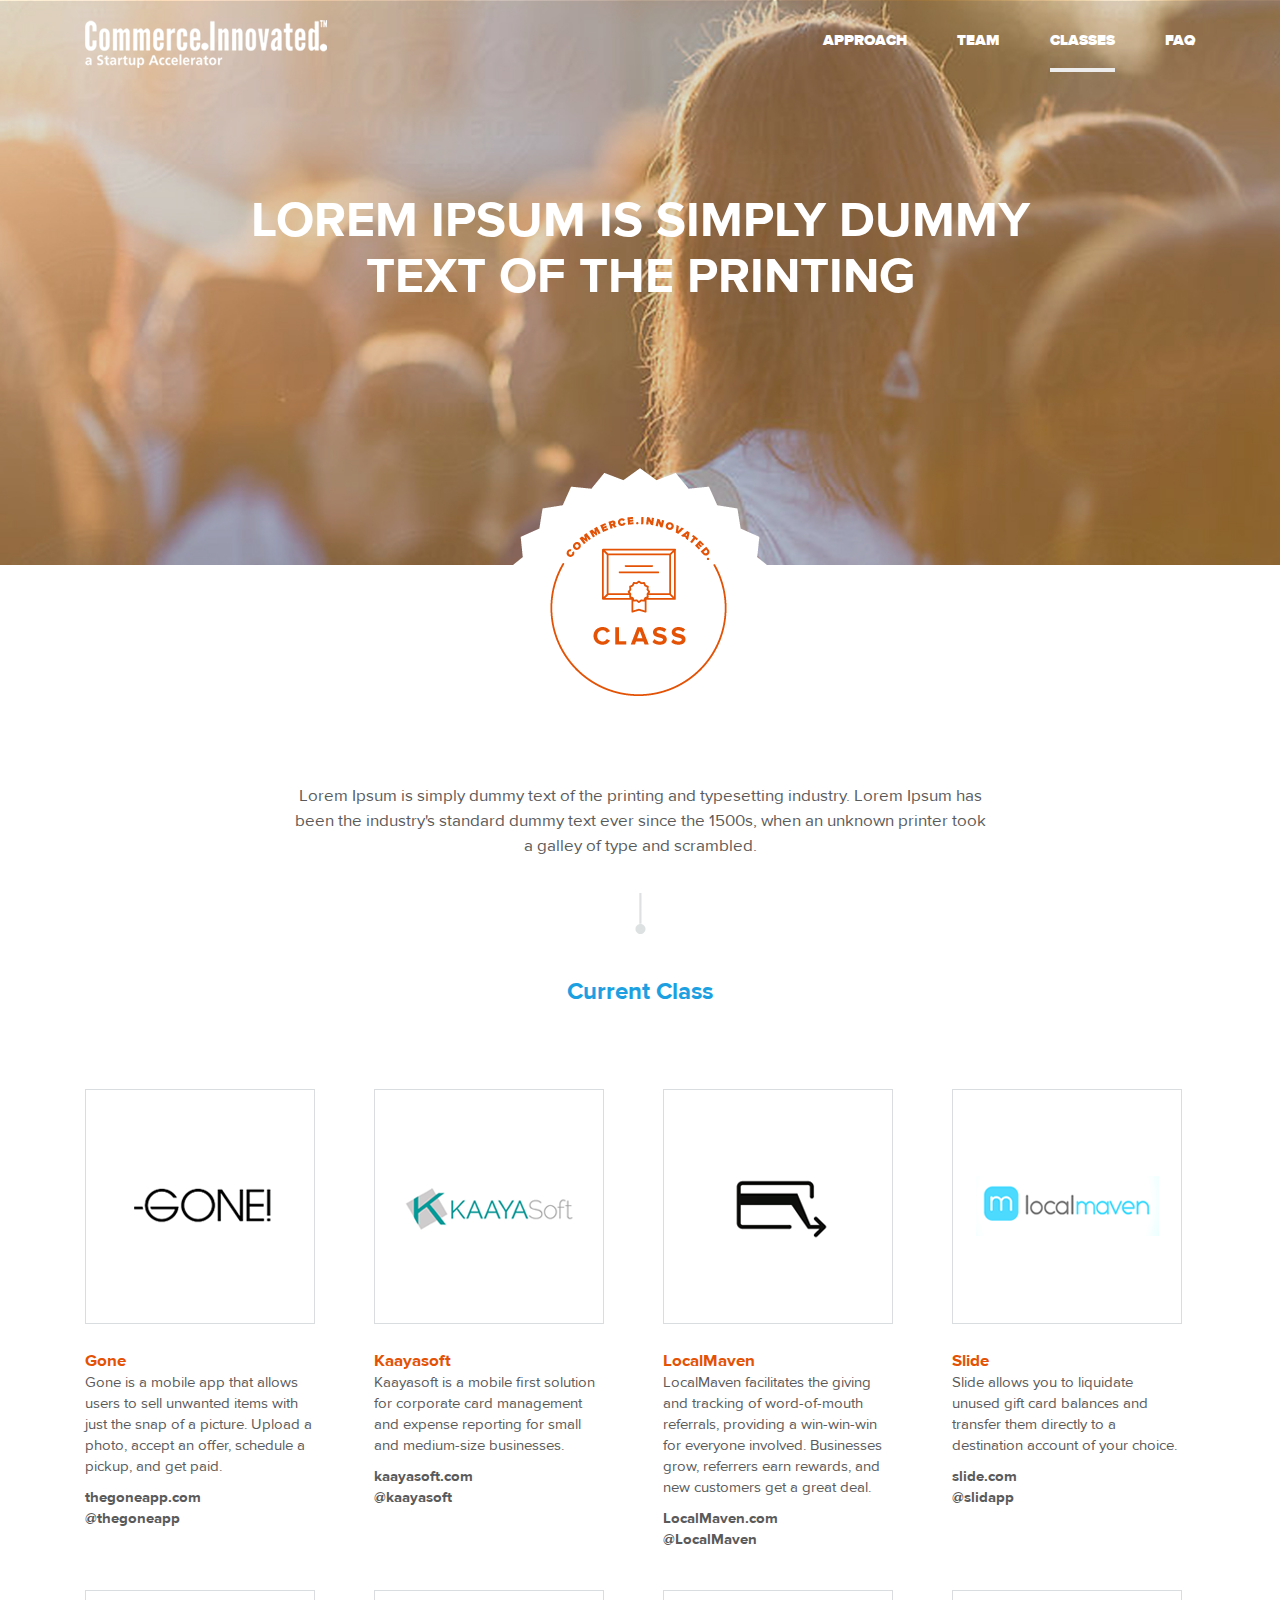
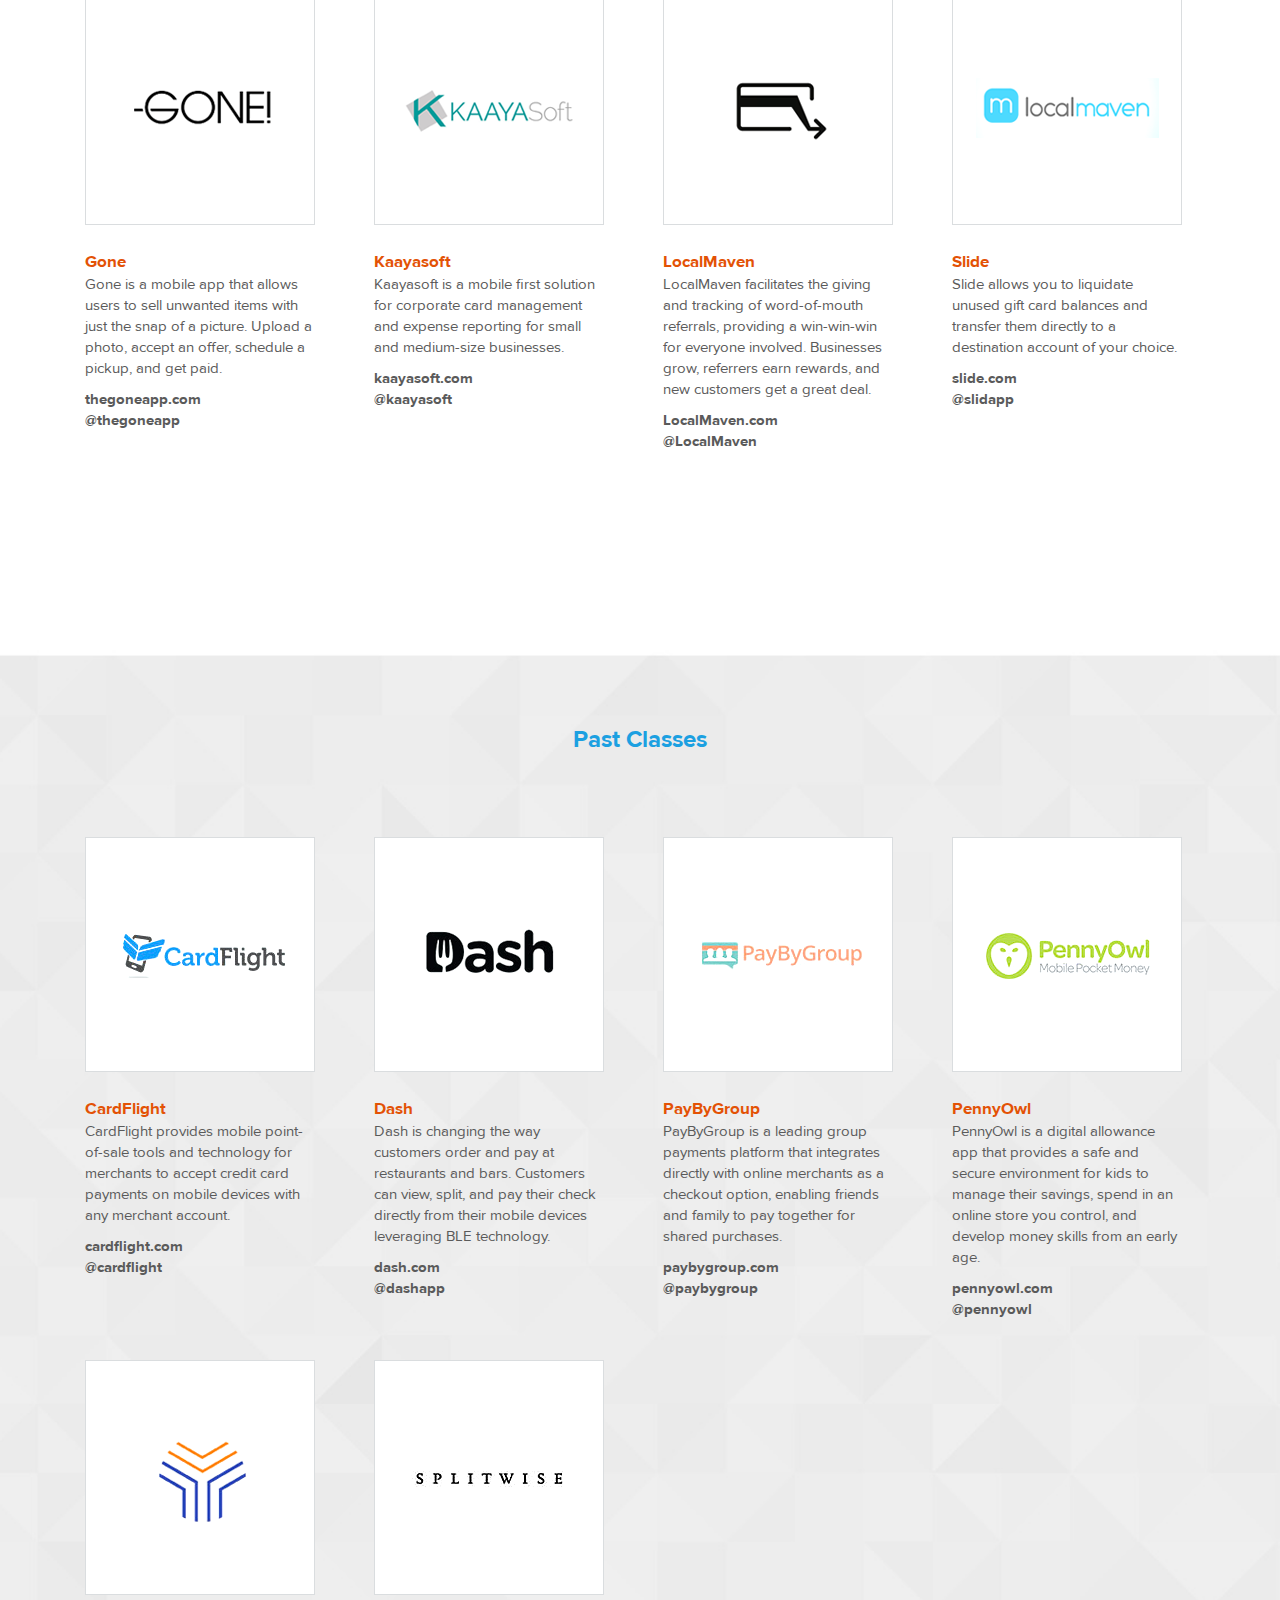
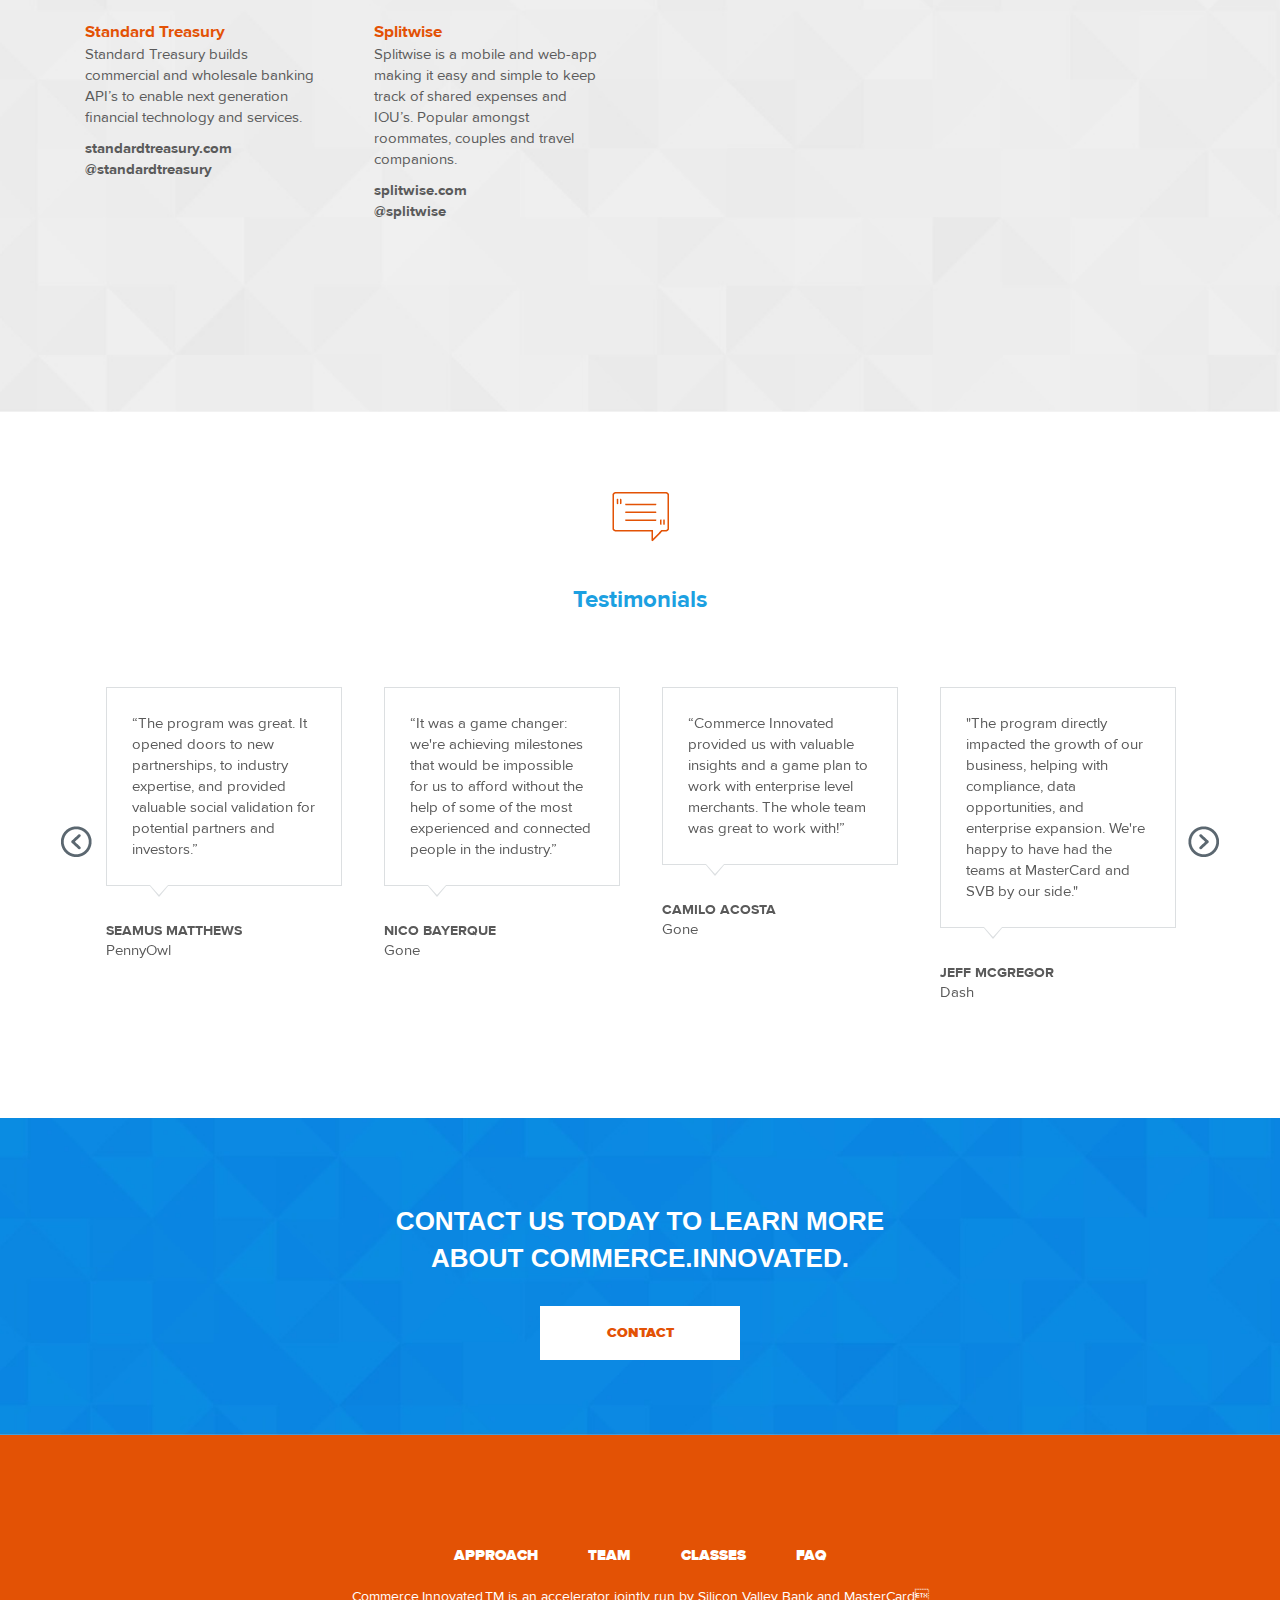
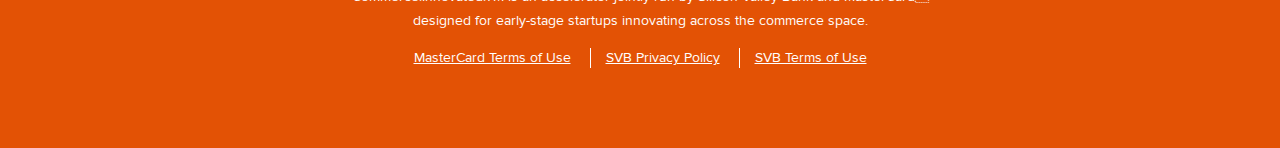
==== commit 1bcfab10: "fixed header" ====
--- a/classes.html
+++ b/classes.html
@@ -34,19 +34,19 @@
 							</ul>
 						</div>
 					</div>
+					<div class="menu menu_drop js-menu-drop">
+						<ul>
+							<li><a href="#">Approach</a></li>
+							<li><a href="#">team</a></li>
+							<li><a href="#">classes</a></li>
+							<li><a href="#">faq</a></li>
+						</ul>
+					</div>
 				</div>
 				<div class="header__inner">
 					<div class="container">
 						<h1 class="h1">Lorem Ipsum is simply dummy text of the printing</h1>
 					</div>
-				</div>
-				<div class="menu menu_drop js-menu-drop">
-					<ul>
-						<li><a href="#">Approach</a></li>
-						<li><a href="#">team</a></li>
-						<li><a href="#">classes</a></li>
-						<li><a href="#">faq</a></li>
-					</ul>
 				</div>
 			</div>
 		</header>
@@ -65,7 +65,7 @@
 					</div>
 				</div>
 				<div class="class__inn">
-					<div class="class__wrap js-class">
+					<div class="class__wrap js-classes">
 						<div class="class__item">
 							<div class="class__img"><img src="img/class1.png" alt=""></div>
 							<div class="class__text">
@@ -216,7 +216,7 @@
 					</div>
 				</div>
 				<div class="testimonials__inn">
-					<div class="testimonials__wrap js-classes">
+					<div class="testimonials__wrap js-class">
 						<div class="testimonials__item">
 							<div class="testimonials__post">
 								<p>“The program was great. It opened doors to new partnerships, to industry expertise, and provided valuable social validation for potential partners and investors.” </p>
--- a/css/screen.css
+++ b/css/screen.css
@@ -62,7 +62,7 @@
 .menu ul li { float: left; margin-left: 50px; }
 .menu ul li:first-child { margin-left: 0; }
 .menu ul li a { display: block; margin-bottom: 4px; text-transform: uppercase; color: #FFF; font-size: 15px; font-family: "ProximaNovaBlack", Arial, sans-serif; -webkit-font-smoothing: antialiased; -moz-osx-font-smoothing: grayscale; }
-.menu.menu_drop { display: none; position: absolute; top: 50px; left: 0; right: 0; bottom: 0; background: url("../img/bg-drop.jpg"); padding: 30px; text-align: center; z-index: 2; text-align: center; font-size: 0; }
+.menu.menu_drop { display: none; position: absolute; top: 40px; left: 0; right: 0; bottom: 0; min-height: 100vh; padding: 30px; background: url("../img/bg-drop.jpg"); text-align: center; z-index: 4; text-align: center; font-size: 0; }
 .menu.menu_drop:before { content: ""; display: inline-block; vertical-align: middle; width: 0; height: 100%; }
 .menu.menu_drop ul { display: inline-block; vertical-align: middle; }
 .menu.menu_drop ul li { float: none; display: block; margin: 0; padding: 20px 0; }
@@ -95,9 +95,8 @@
 .main .main__wrap:nth-child(2n) { background: url("../img/bg-2n.jpg"); background-repeat: no-repeat; background-size: cover; background-position: 50% 50%; }
 .main .main__wrap.mentors { padding: 0 0 170px 0; background: #F9F9F9; }
 .main .main__wrap.sponsors { position: relative; background: url("../img/bg-sponsors.jpg"); background-repeat: no-repeat; background-size: cover; background-position: 50% 50%; }
-.main .main__logo { text-align: center; }
-.main .main__logo span { position: relative; margin-bottom: 40px; }
-.main .main__logo span p { position: absolute; bottom: 40px; left: 0; right: 0; color: #e35205; font-size: 26px; font-weight: 700; text-transform: uppercase; letter-spacing: 2px; font-family: "ProximaNovaBold", Arial, sans-serif; }
+.main .main__logo { text-align: center; font-size: 0; }
+.main .main__logo span { position: relative; display: block; margin: 0 auto 40px; }
 .main .main__inner { text-align: center; }
 .main .main__inner > p { width: 700px; padding-bottom: 35px; margin: 0 auto; color: #5a5a5a; font-size: 17px; font-weight: 400; line-height: 25px; font-family: "ProximaNovaRegular", Arial, sans-serif; }
 .main .main__inner > .btn { margin: 0 auto 35px; }
@@ -105,12 +104,13 @@
   .main .main__wrap.team { padding: 80px 0; }
   .main .main__wrap.class { padding: 80px 0 40px; }
   .main .main__wrap.testimonials { padding: 80px 0 40px; } }
-@media only screen and (max-width: 767px) { .main .main__inner > p { width: 94%; padding-bottom: 15px; }
+@media only screen and (max-width: 767px) { .main .main__wrap.faq { padding-top: 40px; }
+  .main .main__inner > p { width: 94%; padding-bottom: 15px; }
   .main .main__inner > .btn { margin-bottom: 20px; } }
 @media only screen and (max-width: 580px) { .main .main__wrap.past-classes { padding: 40px 0; }
   .main .main__wrap.classes, .main .main__wrap.testimonials { padding: 40px 0 20px; } }
 
-.approach .approach__logo { background: url("../img/svg/approach.svg") no-repeat 0 0; -moz-background-size: 176px 179px; -o-background-size: 176px 179px; -webkit-background-size: 176px 179px; background-size: 176px 179px; width: 176px; height: 179px; display: inline-block; }
+.approach .approach__logo { width: 176px; height: 179px; background: url("../img/approach.png"); }
 .approach .approach__inn ul { margin-bottom: 35px; text-align: justify; line-height: 0; font-size: 0; text-justify: newspaper; zoom: 1; text-align-last: justify; }
 .approach .approach__inn ul:after { content: ""; display: inline-block; width: 100%; height: 0px; visibility: hidden; overflow: hidden; }
 .approach .approach__inn ul li.approach__text { width: 250px; text-align: center; }
@@ -140,8 +140,7 @@
   .approach .approach__item { display: block; width: auto; margin: 0 auto 30px; text-align: center; }
   .approach .approach__img { float: none; display: block; margin: 0 auto; padding-bottom: 15px; } }
 
-.team span.team__logo { background: url("../img/svg/team.svg") no-repeat 0 0; -moz-background-size: 276px 275px; -o-background-size: 276px 275px; -webkit-background-size: 276px 275px; background-size: 276px 275px; width: 276px; height: 275px; display: inline-block; }
-.team span.team__logo p { bottom: 90px; }
+.team .team__logo { width: 276px; height: 275px; background: url("../img/team.png"); }
 .team .main__inner > p { padding-bottom: 0; }
 .team .main__inner > .btn { margin: 0 auto; }
 @media only screen and (max-width: 1023px) { .team .main__inner > .btn { margin: 0 auto 60px; } }
@@ -182,7 +181,7 @@
 .slide .slide__text span { display: block; padding-bottom: 5px; font-weight: 700; text-transform: uppercase; font-family: "ProximaNovaBold", Arial, sans-serif; }
 .slide .slide__text p { font-weight: 400; font-family: "ProximaNovaRegular", Arial, sans-serif; }
 
-.class .class__logo { background: url("../img/svg/class.svg") no-repeat 0 0; -moz-background-size: 177px 179px; -o-background-size: 177px 179px; -webkit-background-size: 177px 179px; background-size: 177px 179px; width: 177px; height: 179px; display: inline-block; }
+.class .class__logo { width: 177px; height: 179px; background: url("../img/class-logo.png"); }
 .class .class__inn { width: 1110px; margin: 0 auto; padding: 40px 0 30px; }
 .class .class__inn + .btn { margin: 60px auto; }
 .class .class__wrap { position: relative; font-size: 0; text-align: center; margin: 20px 0 40px; }
@@ -231,17 +230,22 @@
 .faq .faq__content span { display: block; padding: 10px 0; font-weight: 700; }
 .faq .faq__content span:first-child { padding-top: 0; }
 .faq .faq__content p { font-weight: 400; }
-@media only screen and (max-width: 767px) { .faq .faq__menu li { border: none; } }
-
-.classes .main__logo { margin-top: -215px; }
-.classes .main__logo .class__logo { background: url("../img/svg/class2.svg") no-repeat 0 0; -moz-background-size: 276px 275px; -o-background-size: 276px 275px; -webkit-background-size: 276px 275px; background-size: 276px 275px; width: 276px; height: 275px; display: inline-block; }
-.classes .main__logo .class__logo p { bottom: 90px; }
-@media only screen and (max-width: 580px) { .classes .main__logo .class__logo { margin: 0; }
+@media only screen and (max-width: 767px) { .faq .faq__menu a { border: none; display: block; } }
+
+.classes .main__logo { margin-top: -177px; }
+.classes .main__logo .class__logo { width: 276px; height: 275px; background: url("../img/class-logo2.png"); }
+.classes .class__inn .class__wrap { margin-left: -59px; text-align: left; }
+.classes .class__inn .class__wrap .class__item { width: 230px; margin: 0 0 40px 59px; }
+@media only screen and (max-width: 1210px) { .classes .class__inn .class__wrap { text-align: center; } }
+@media only screen and (max-width: 1023px) { .classes .class__inn .class__wrap { margin: 20px 0 40px; }
+  .classes .class__inn .class__wrap .class__item { margin: 0 20px; } }
+@media only screen and (max-width: 580px) { .classes .main__logo .class__logo { margin: 0 auto; }
   .classes .class__inn { padding: 20px 0 0; }
+  .classes .class__inn .class__wrap { margin: 0 auto; }
   .classes .slick-prev, .classes .slick-next { top: 17%; } }
 
-.past-classes .class__inn .class__wrap { text-align: left; margin: 20px 0 40px -48px; }
-.past-classes .class__inn .class__wrap .class__item { margin: 0 0 40px 48px; }
+.past-classes .class__inn .class__wrap { text-align: left; margin: 20px 0 40px -59px; }
+.past-classes .class__inn .class__wrap .class__item { width: 230px; margin: 0 0 40px 59px; }
 @media only screen and (max-width: 1210px) { .past-classes .class__inn .class__wrap { text-align: center; } }
 @media only screen and (max-width: 1023px) { .past-classes .class__inn .class__wrap { margin: 20px 0 40px; }
   .past-classes .class__inn .class__wrap .class__item { margin: 0 20px; } }
@@ -255,7 +259,7 @@
 .class .class__wrap .class__item .class__img { display: block; text-align: left; height: 235px; border: 1px solid #dadddf; background: #FFF; text-align: center; font-size: 0; }
 .class .class__wrap .class__item .class__img:before { content: ""; display: inline-block; vertical-align: middle; width: 0; height: 100%; }
 .class .class__wrap .class__item .class__img img { display: inline-block; vertical-align: middle; }
-.class .class__wrap .class__item .class__text { display: block; padding-top: 20px; text-align: left; }
+.class .class__wrap .class__item .class__text { display: block; padding-top: 25px; text-align: left; }
 .class .class__wrap .class__item .class__text > span { color: #e35205; font-size: 17px; font-weight: 700; font-family: "ProximaNovaBold", Arial, sans-serif; }
 .class .class__wrap .class__item .class__text > p { display: block; padding-bottom: 10px; color: #5a5a5a; font-size: 15px; font-weight: 400; font-family: "ProximaNovaRegular", Arial, sans-serif; }
 .class .class__wrap .class__item .class__text > a { display: block; width: auto; height: auto; margin: 0; border: none; text-align: left; color: #5a5a5a; font-size: 15px; font-weight: 600; font-family: "ProximaNovaBold", Arial, sans-serif; }
@@ -264,15 +268,15 @@
 .testimonials .h3 { margin: 35px auto; }
 .testimonials .testimonials__logo { margin-bottom: 0; background: url("../img/svg/testimonials.svg") no-repeat 0 0; -moz-background-size: 57px 50px; -o-background-size: 57px 50px; -webkit-background-size: 57px 50px; background-size: 57px 50px; width: 57px; height: 50px; display: inline-block; }
 .testimonials .testimonials__inn { width: 1110px; margin: 0 auto; text-align: left; }
-.testimonials .testimonials__wrap { position: relative; margin-left: -40px; font-size: 0; }
+.testimonials .testimonials__wrap { position: relative; font-size: 0; }
 .testimonials .testimonials__wrap .slick-list { overflow: hidden; }
 .testimonials .testimonials__wrap .slick-prev, .testimonials .testimonials__wrap .slick-next { position: absolute; top: 45%; font-size: 0; }
 .testimonials .testimonials__wrap .slick-prev { left: -24px; background: url("../img/svg/prev.svg") no-repeat 0 0; -moz-background-size: 31px 31px; -o-background-size: 31px 31px; -webkit-background-size: 31px 31px; background-size: 31px 31px; width: 31px; height: 31px; display: inline-block; }
 .testimonials .testimonials__wrap .slick-next { right: -24px; background: url("../img/svg/next.svg") no-repeat 0 0; -moz-background-size: 31px 31px; -o-background-size: 31px 31px; -webkit-background-size: 31px 31px; background-size: 31px 31px; width: 31px; height: 31px; display: inline-block; }
-.testimonials .testimonials__item { display: inline-block; vertical-align: top; width: 342px; margin: 35px 0 35px 40px; color: #5a5a5a; text-align: left; }
-.testimonials .testimonials__item span { display: block; margin-bottom: 5px; font-size: 14px; font-weight: 700; text-transform: uppercase; font-family: "ProximaNovaBold", Arial, sans-serif; }
+.testimonials .testimonials__item { display: inline-block; vertical-align: top; width: 342px; margin: 35px 21px 35px; color: #5a5a5a; text-align: left; }
+.testimonials .testimonials__item span { display: block; font-size: 14px; font-weight: 700; text-transform: uppercase; font-family: "ProximaNovaBold", Arial, sans-serif; }
 .testimonials .testimonials__item p { display: block; font-size: 15px; font-weight: 400; font-family: "ProximaNovaRegular", Arial, sans-serif; }
-.testimonials .testimonials__post { position: relative; margin-bottom: 25px; padding: 25px; border: 1px solid #dcdfe1; }
+.testimonials .testimonials__post { position: relative; margin-bottom: 35px; padding: 25px; border: 1px solid #dcdfe1; }
 .testimonials .testimonials__post:before, .testimonials .testimonials__post:after { content: ""; position: absolute; }
 .testimonials .testimonials__post:before { left: 42px; bottom: -12px; width: 0px; height: 0px; border-style: solid; border-width: 12px 10px 0 10px; border-color: #dcdfe1 transparent transparent transparent; z-index: 2; }
 .testimonials .testimonials__post:after { left: 43px; bottom: -10px; width: 0px; height: 0px; border-style: solid; border-width: 10px 9px 0 9px; border-color: #FFF transparent transparent transparent; z-index: 3; }
@@ -281,7 +285,7 @@
 @media only screen and (max-width: 1023px) { .testimonials .h3 { margin: 0px auto 40px; }
   .testimonials .testimonials__wrap { margin-left: 0; overflow: visible; }
   .testimonials .testimonials__item { width: auto; margin: 0 10px; } }
-@media only screen and (max-width: 600px) { .testimonials .main__logo .testimonials__logo { margin: 0; }
+@media only screen and (max-width: 600px) { .testimonials .main__logo .testimonials__logo { margin: 0 auto; }
   .testimonials .h3 { margin: 10px auto 20px; }
   .testimonials .testimonials__inn { width: 100%; }
   .testimonials .testimonials__wrap { margin: 0 auto; }
@@ -290,7 +294,7 @@
   .testimonials .testimonials__wrap .slick-next { right: 0; background: url("../img/svg/next-m.svg") no-repeat 0 0; -moz-background-size: 25px 70px; -o-background-size: 25px 70px; -webkit-background-size: 25px 70px; background-size: 25px 70px; width: 25px; height: 70px; display: inline-block; } }
 
 .main_team .main__logo { margin-top: -215px; }
-.main_team .main__logo .team__logo { margin: 0; }
+.main_team .main__logo .team__logo { margin: 0 auto; }
 .main_team .main__inner p { padding-bottom: 35px; }
 .main_team .team__inn { margin: 15px 0; }
 .main_team .team__inn .line { margin: 25px 100px; }
@@ -319,7 +323,7 @@
 
 .sponsors:before { content: ""; position: absolute; top: -101px; left: 50%; -moz-transform: translateX(-50%); -ms-transform: translateX(-50%); -webkit-transform: translateX(-50%); transform: translateX(-50%); background: url('../img/icons-sdcfe8bd0d0.png') 0 -30px no-repeat; width: 262px; height: 101px; }
 .sponsors .main__logo { margin-top: -140px; }
-.sponsors .main__logo .sponsors__logo { background: url("../img/svg/sponsors-logo.svg") no-repeat 0 0; -moz-background-size: 208px 207px; -o-background-size: 208px 207px; -webkit-background-size: 208px 207px; background-size: 208px 207px; width: 208px; height: 207px; display: inline-block; }
+.sponsors .main__logo .sponsors__logo { width: 208px; height: 207px; background: url("../img/sponsors-logo.png"); z-index: 3; }
 .sponsors .main__inner { padding: 45px 0; text-align: center; }
 .sponsors .sponsors__item { display: inline-block; vertical-align: top; margin: 0 65px; background: #FFF; }
 .sponsors .sponsors__item .person { width: 400px; margin: 0; padding: 40px; text-align: center; }
@@ -356,14 +360,14 @@
 @media only screen and (max-width: 1023px) { .header .header__bottom { text-align: center; }
   .header .header__bottom .h2 { float: none; }
   .header .header__bottom a.btn { float: none; margin: 0 auto; } }
-@media only screen and (max-width: 767px) { .header .header__top { padding: 11px 0 8px; background: url("../img/bg-t-m.jpg"); background-repeat: no-repeat; background-size: cover; background-position: 50% 50%; }
+@media only screen and (max-width: 767px) { .header .header__top { position: fixed; top: 0; left: 0; right: 0; padding: 11px 0 8px; background: url("../img/bg-t-m.jpg"); z-index: 5; background-repeat: no-repeat; background-size: cover; background-position: 50% 50%; }
   .header .header__top .menu-mob { display: block; }
   .header .header__inner { padding: 120px 0 0; }
   .header .header__inner > .container p { font-size: 20px; font-weight: 600; }
   .header .header__inner > .container .h1 { margin-bottom: 30px; font-size: 25px; font-weight: 700; }
   .header .header__inner > .container > .btn { display: none; }
   .header.header_faq .header__top { padding: 11px 0 8px; }
-  .header.header_faq .menu.menu_drop.is-active { position: relative; top: 0; }
+  .header.header_faq .menu.menu_drop.is-active { position: relative; top: 0; float: none; }
   .header.header_main > .btn { display: block; width: 100%; } }
 
 .logo { float: left; }
